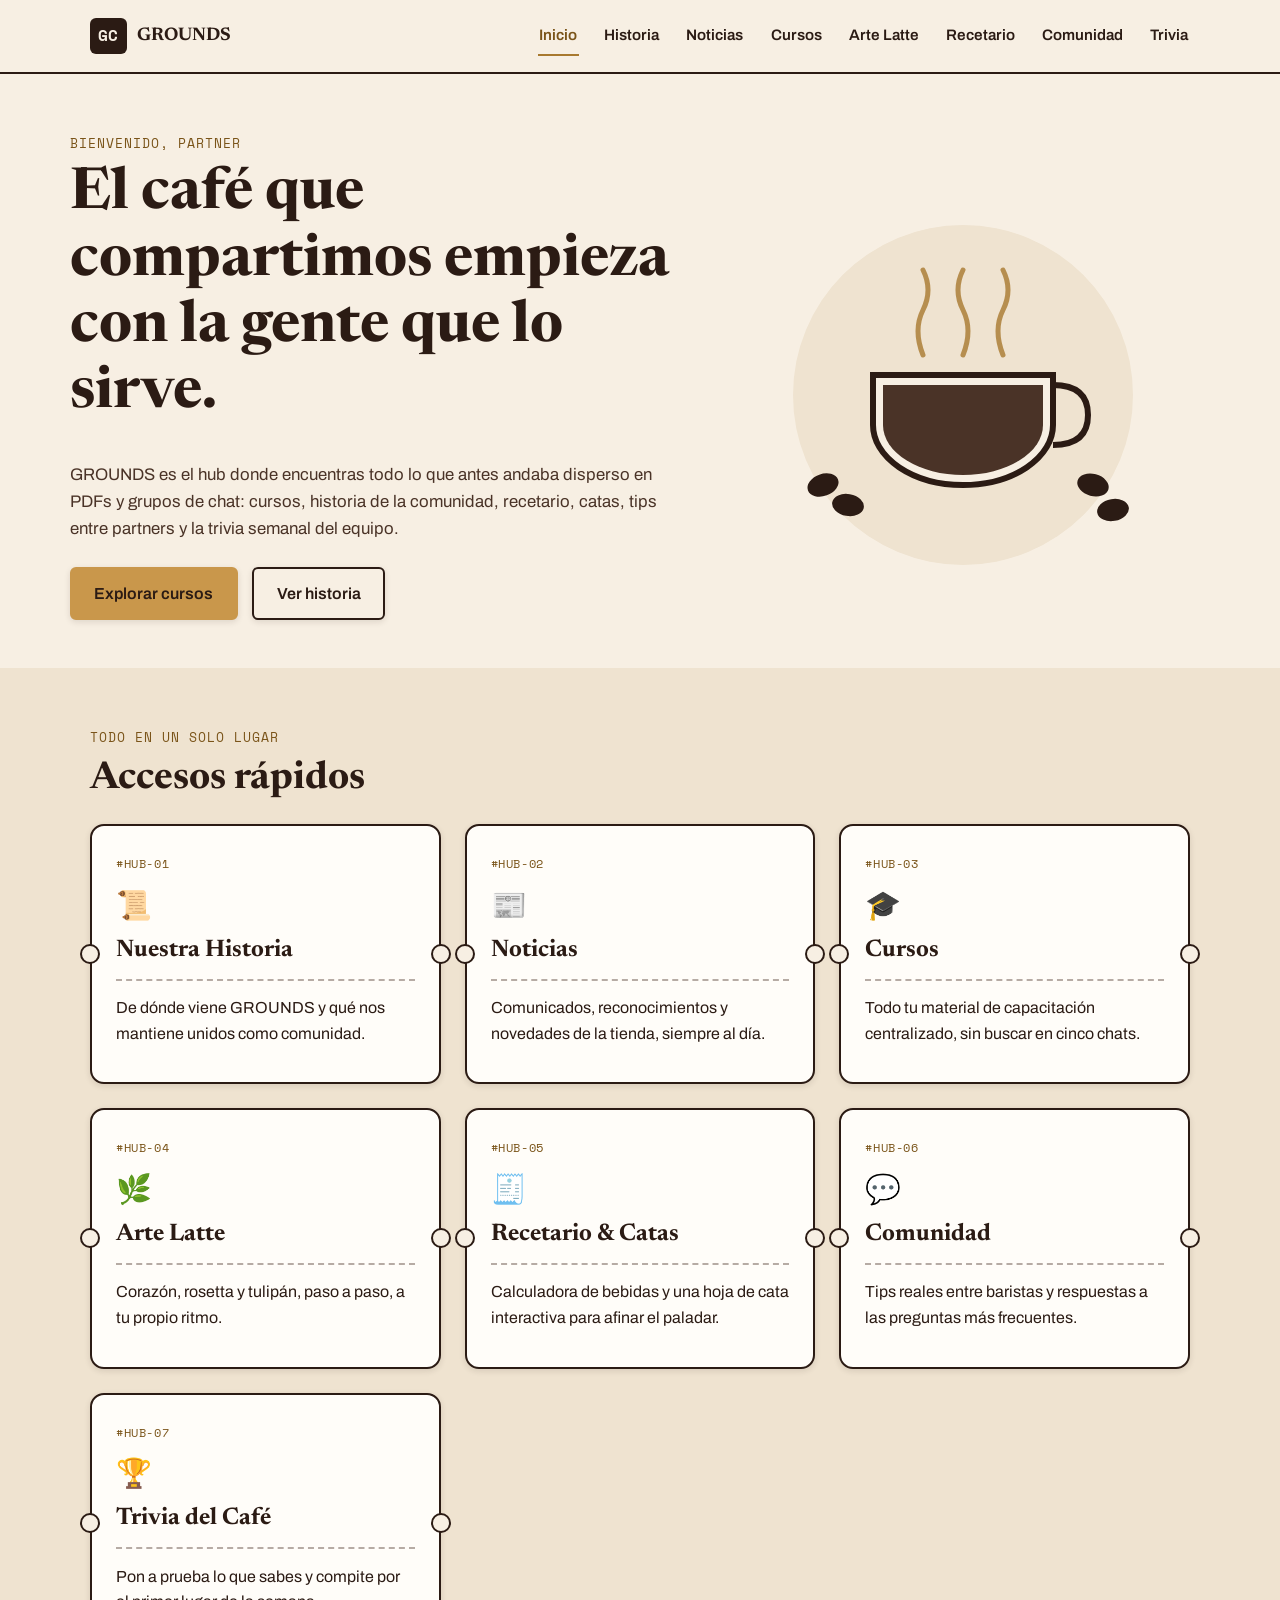
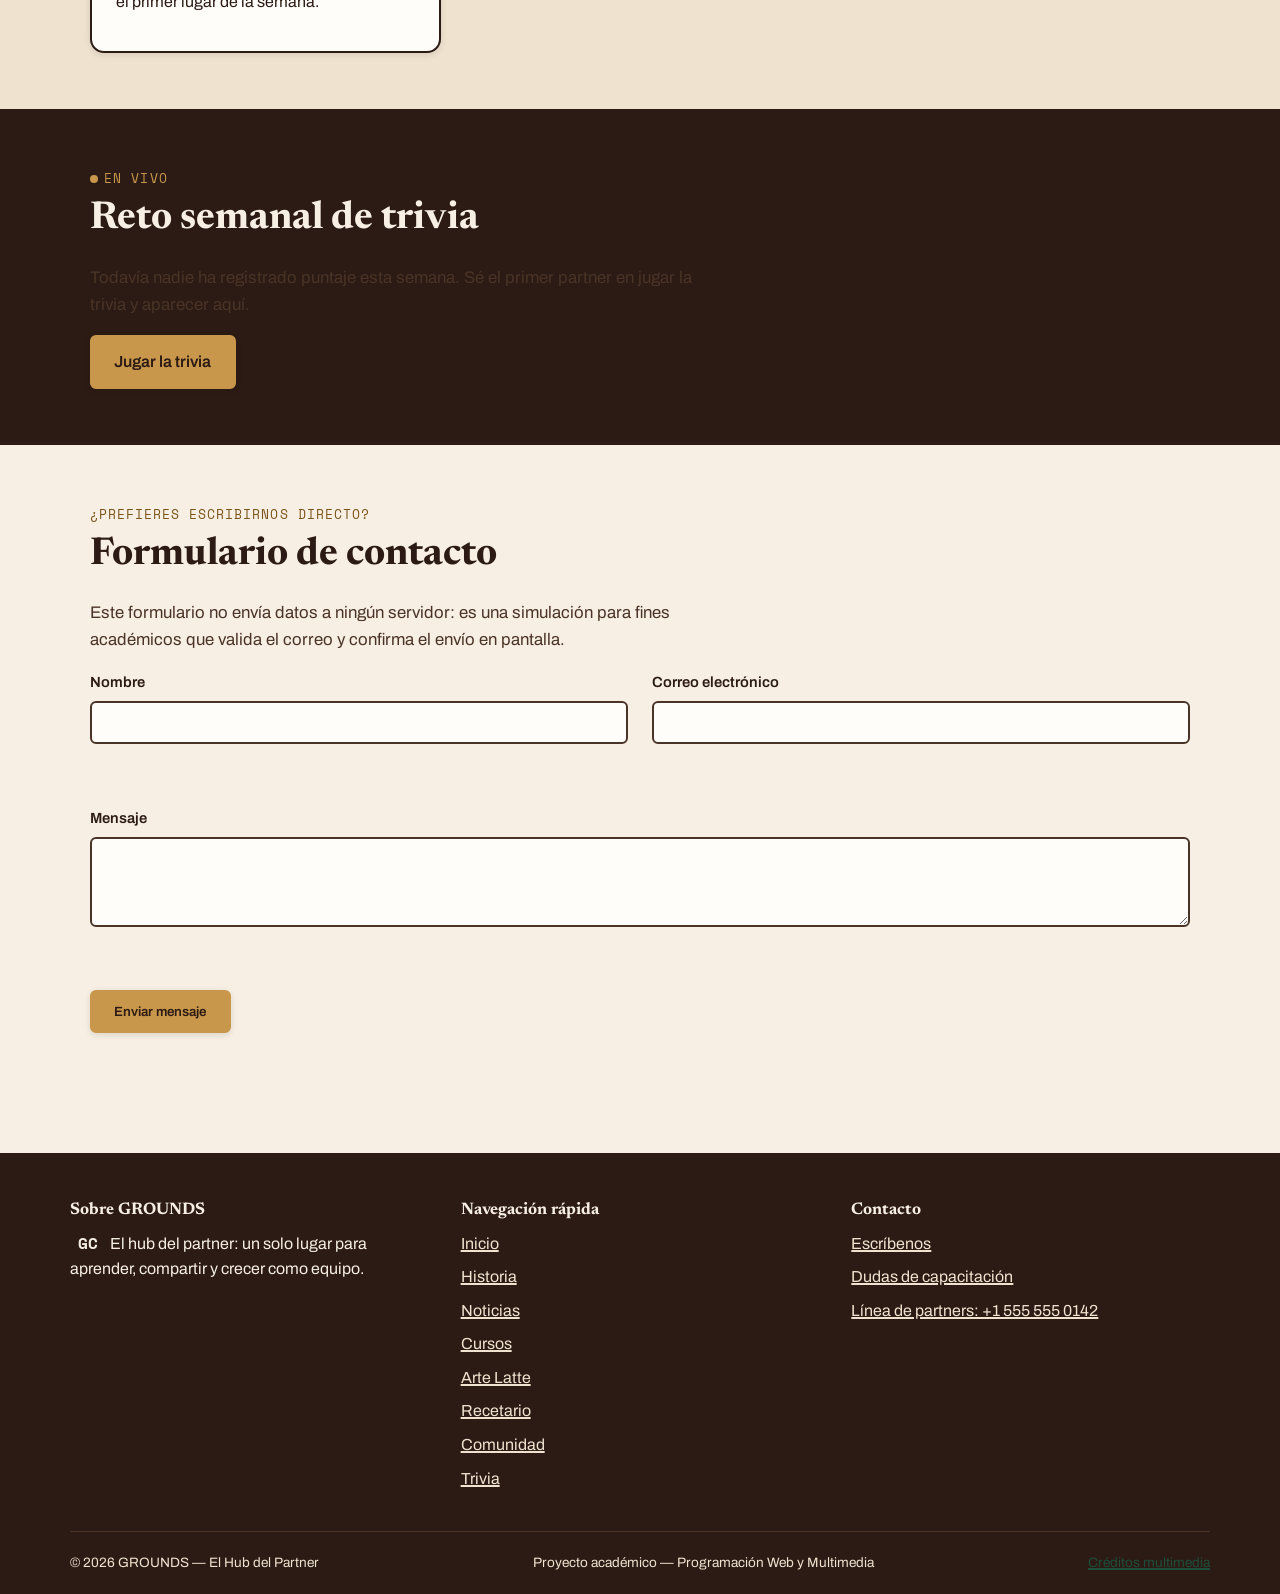
==== PROYECTO FINAL MULTIMEDIA Y PROGRAMACION/index.html @ ff9668b8 "Rename project folder to PROYECTO FINAL MULTIMEDIA Y PROGRAMACION Keeps the GROUNDS site inside a si" ====
<!DOCTYPE html>
<html lang="es">
<head>
<meta charset="UTF-8">
<meta name="viewport" content="width=device-width, initial-scale=1.0">
<title>GROUNDS — El Hub del Partner</title>
<meta name="description" content="GROUNDS es el hub del partner barista: noticias internas, historia de la comunidad, cursos centralizados, tutorial de arte latte, recetario, catas, comunidad y trivia semanal.">
<link rel="stylesheet" href="css/style.css">
</head>
<body>
<a class="skip-link" href="#main">Saltar al contenido principal</a>

<header class="site-header">
  <div class="container nav-bar">
    <a class="brand" href="index.html">
      <span class="brand-mark">GC</span>
      <span class="brand-name">GROUNDS</span>
    </a>
    <button class="nav-toggle" aria-expanded="false" aria-controls="nav-menu" aria-label="Abrir menú de navegación">
      <span></span><span></span><span></span>
    </button>
    <nav aria-label="Navegación principal">
      <ul class="nav-menu" id="nav-menu">
        <li><a href="index.html" aria-current="page">Inicio</a></li>
        <li><a href="historia.html">Historia</a></li>
        <li><a href="noticias.html">Noticias</a></li>
        <li><a href="cursos.html">Cursos</a></li>
        <li><a href="latte-art.html">Arte Latte</a></li>
        <li><a href="recetario.html">Recetario</a></li>
        <li><a href="comunidad.html">Comunidad</a></li>
        <li><a href="trivia.html">Trivia</a></li>
      </ul>
    </nav>
  </div>
</header>

<main id="main">

  <section class="section hero container">
    <div class="hero-copy">
      <p class="eyebrow">Bienvenido, partner</p>
      <h1>El café que compartimos empieza con la gente que lo sirve.</h1>
      <p class="lede">GROUNDS es el hub donde encuentras todo lo que antes andaba disperso en PDFs y grupos de chat: cursos, historia de la comunidad, recetario, catas, tips entre partners y la trivia semanal del equipo.</p>
      <div class="hero-actions">
        <a class="btn btn-caramel" href="cursos.html">Explorar cursos</a>
        <a class="btn btn-outline" href="historia.html">Ver historia</a>
      </div>
    </div>
    <div class="hero-art">
      <img src="assets/img/hero-taza.svg" alt="Taza de café GROUNDS humeante sobre un plato, rodeada de granos de café tostado" width="420" height="380">
    </div>
  </section>

  <section class="section section-alt">
    <div class="container">
      <p class="eyebrow">Todo en un solo lugar</p>
      <h2>Accesos rápidos</h2>
      <div class="grid grid-3">
        <a class="ticket" href="historia.html">
          <span class="ticket-code">#HUB-01</span>
          <span class="ticket-icon" aria-hidden="true">📜</span>
          <h3>Nuestra Historia</h3>
          <hr class="ticket-divider">
          <p>De dónde viene GROUNDS y qué nos mantiene unidos como comunidad.</p>
        </a>
        <a class="ticket" href="noticias.html">
          <span class="ticket-code">#HUB-02</span>
          <span class="ticket-icon" aria-hidden="true">📰</span>
          <h3>Noticias</h3>
          <hr class="ticket-divider">
          <p>Comunicados, reconocimientos y novedades de la tienda, siempre al día.</p>
        </a>
        <a class="ticket" href="cursos.html">
          <span class="ticket-code">#HUB-03</span>
          <span class="ticket-icon" aria-hidden="true">🎓</span>
          <h3>Cursos</h3>
          <hr class="ticket-divider">
          <p>Todo tu material de capacitación centralizado, sin buscar en cinco chats.</p>
        </a>
        <a class="ticket" href="latte-art.html">
          <span class="ticket-code">#HUB-04</span>
          <span class="ticket-icon" aria-hidden="true">🌿</span>
          <h3>Arte Latte</h3>
          <hr class="ticket-divider">
          <p>Corazón, rosetta y tulipán, paso a paso, a tu propio ritmo.</p>
        </a>
        <a class="ticket" href="recetario.html">
          <span class="ticket-code">#HUB-05</span>
          <span class="ticket-icon" aria-hidden="true">🧾</span>
          <h3>Recetario &amp; Catas</h3>
          <hr class="ticket-divider">
          <p>Calculadora de bebidas y una hoja de cata interactiva para afinar el paladar.</p>
        </a>
        <a class="ticket" href="comunidad.html">
          <span class="ticket-code">#HUB-06</span>
          <span class="ticket-icon" aria-hidden="true">💬</span>
          <h3>Comunidad</h3>
          <hr class="ticket-divider">
          <p>Tips reales entre baristas y respuestas a las preguntas más frecuentes.</p>
        </a>
        <a class="ticket" href="trivia.html">
          <span class="ticket-code">#HUB-07</span>
          <span class="ticket-icon" aria-hidden="true">🏆</span>
          <h3>Trivia del Café</h3>
          <hr class="ticket-divider">
          <p>Pon a prueba lo que sabes y compite por el primer lugar de la semana.</p>
        </a>
      </div>
    </div>
  </section>

  <section class="section section-dark">
    <div class="container">
      <p class="eyebrow"><span class="badge-live">En vivo</span></p>
      <h2>Reto semanal de trivia</h2>
      <p class="lede" id="trivia-status">Todavía nadie ha registrado puntaje esta semana. Sé el primer partner en jugar la trivia y aparecer aquí.</p>
      <a class="btn btn-caramel" href="trivia.html">Jugar la trivia</a>
    </div>
  </section>

  <section class="section" id="contacto">
    <div class="container">
      <p class="eyebrow">¿Prefieres escribirnos directo?</p>
      <h2>Formulario de contacto</h2>
      <p class="lede">Este formulario no envía datos a ningún servidor: es una simulación para fines académicos que valida el correo y confirma el envío en pantalla.</p>

      <form id="contact-form" class="grid grid-2" novalidate>
        <div class="form-field">
          <label for="contact-name">Nombre</label>
          <input type="text" id="contact-name" name="nombre" autocomplete="name" required>
          <span class="form-error" id="error-name"></span>
        </div>
        <div class="form-field">
          <label for="contact-email">Correo electrónico</label>
          <input type="email" id="contact-email" name="correo" autocomplete="email" required>
          <span class="form-error" id="error-email"></span>
        </div>
        <div class="form-field form-span-2">
          <label for="contact-message">Mensaje</label>
          <textarea id="contact-message" name="mensaje" required></textarea>
          <span class="form-error" id="error-message"></span>
        </div>
        <div class="form-span-2">
          <button type="submit" class="btn btn-caramel">Enviar mensaje</button>
        </div>
      </form>
      <p class="form-success" id="contact-success" hidden>¡Gracias! Tu mensaje quedó registrado. Un partner del equipo te responderá pronto.</p>
    </div>
  </section>

</main>

<footer class="site-footer">
  <div class="container footer-grid">
    <div>
      <h3>Sobre GROUNDS</h3>
      <p><span class="brand-mark">GC</span> El hub del partner: un solo lugar para aprender, compartir y crecer como equipo.</p>
    </div>
    <div>
      <h3>Navegación rápida</h3>
      <ul>
        <li><a href="index.html">Inicio</a></li>
        <li><a href="historia.html">Historia</a></li>
        <li><a href="noticias.html">Noticias</a></li>
        <li><a href="cursos.html">Cursos</a></li>
        <li><a href="latte-art.html">Arte Latte</a></li>
        <li><a href="recetario.html">Recetario</a></li>
        <li><a href="comunidad.html">Comunidad</a></li>
        <li><a href="trivia.html">Trivia</a></li>
      </ul>
    </div>
    <div>
      <h3>Contacto</h3>
      <ul>
        <li><a href="mailto:partners@grounds-hub.example.com?subject=Consulta%20desde%20el%20sitio">Escríbenos</a></li>
        <li><a href="mailto:capacitacion@grounds-hub.example.com?subject=Duda%20sobre%20un%20curso">Dudas de capacitación</a></li>
        <li><a href="tel:+15555550142">Línea de partners: +1 555 555 0142</a></li>
      </ul>
    </div>
  </div>
  <div class="container footer-bottom">
    <span>© <span data-year></span> GROUNDS — El Hub del Partner</span>
    <span>Proyecto académico — Programación Web y Multimedia</span>
    <a href="historia.html#creditos">Créditos multimedia</a>
  </div>
</footer>

<script src="js/nav.js"></script>
<script src="js/contacto.js"></script>
<script>
  (function () {
    var leader = localStorage.getItem('groundsTriviaTop');
    var status = document.getElementById('trivia-status');
    if (leader && status) {
      try {
        var top = JSON.parse(leader);
        status.textContent = 'Va al frente ' + top.nombre + ' con ' + top.puntaje + ' puntos. ¿Puedes superarlo esta semana?';
      } catch (e) {
        /* localStorage con formato inesperado: se conserva el mensaje por defecto */
      }
    }
  })();
</script>
</body>
</html>
---- PROYECTO FINAL MULTIMEDIA Y PROGRAMACION/css/style.css ----
/* =========================================================
   GROUNDS — El Hub del Partner
   Hoja de estilos base compartida por las 8 páginas.
   ========================================================= */

/* ---------- Fuentes ---------- */
@import url('https://fonts.googleapis.com/css2?family=Newsreader:ital,wght@0,400..700;1,400..700&family=Archivo:wght@400;500;600;700&family=Space+Mono:wght@400;700&display=swap');

/* ---------- Variables de marca ---------- */
:root {
  --espresso: #2B1B14;
  --espresso-soft: #4A3327;
  --cream: #F7EFE3;
  --cream-dim: #EFE3D0;
  --caramel: #C9974B;
  --caramel-dark: #A8792F;
  --forest: #1F4D3A;
  --forest-light: #2E6B50;
  --cherry: #A3312A;
  --white: #FFFDF9;
  /* Variante de --caramel-dark ajustada para texto pequeño sobre fondos claros
     (cumple contraste AA; --caramel-dark se conserva para hovers y acentos grandes). */
  --caramel-text: #7A5419;

  --font-display: "Newsreader", "Georgia", serif;
  --font-body: "Archivo", "Segoe UI", sans-serif;
  --font-mono: "Space Mono", "Courier New", monospace;

  --radius-sm: 6px;
  --radius-md: 14px;

  --shadow-sm: 0 2px 6px rgba(43, 27, 20, 0.12);
  --shadow-md: 0 6px 18px rgba(43, 27, 20, 0.16);
  --shadow-lg: 0 12px 30px rgba(43, 27, 20, 0.22);

  --nav-height: 72px;
  --transition: 0.25s ease;
}

/* ---------- Reset ---------- */
*, *::before, *::after { box-sizing: border-box; }
html { scroll-behavior: smooth; }
body {
  margin: 0;
  background: var(--cream);
  color: var(--espresso);
  font-family: var(--font-body);
  line-height: 1.6;
  -webkit-font-smoothing: antialiased;
}
img { max-width: 100%; height: auto; display: block; }
ul, ol { padding-left: 1.25rem; }
a { color: var(--forest); text-decoration-thickness: 2px; }
a:hover { color: var(--forest-light); }
button { font-family: inherit; }

h1, h2, h3, h4 {
  font-family: var(--font-display);
  line-height: 1.15;
  margin: 0 0 0.6em;
  color: var(--espresso);
}
h1 { font-size: clamp(2.1rem, 5vw + 1rem, 3.6rem); }
h2 { font-size: clamp(1.6rem, 3vw + 1rem, 2.4rem); }
h3 { font-size: clamp(1.2rem, 1.4vw + 1rem, 1.5rem); }
p { margin: 0 0 1em; }

code, .mono { font-family: var(--font-mono); }

/* Focus visible en todo lo interactivo */
a:focus-visible, button:focus-visible, input:focus-visible,
select:focus-visible, textarea:focus-visible, [tabindex]:focus-visible {
  outline: 3px solid var(--forest-light);
  outline-offset: 2px;
  border-radius: 4px;
}

@media (prefers-reduced-motion: reduce) {
  *, *::before, *::after {
    animation-duration: 0.001ms !important;
    animation-iteration-count: 1 !important;
    transition-duration: 0.001ms !important;
    scroll-behavior: auto !important;
  }
}

/* ---------- Utilidades de layout ---------- */
.container {
  width: 100%;
  max-width: 1140px;
  margin-inline: auto;
  padding-inline: 1.25rem;
}

.skip-link {
  position: absolute;
  left: -999px;
  top: auto;
  background: var(--forest);
  color: var(--white);
  padding: 0.75rem 1.25rem;
  border-radius: var(--radius-sm);
  z-index: 200;
}
.skip-link:focus {
  left: 1rem;
  top: 1rem;
}

.section { padding: 3.5rem 0; }
.section-alt { background: var(--cream-dim); }
.section-dark { background: var(--espresso); color: var(--cream); }
.section-dark h2, .section-dark h3 { color: var(--cream); }

.text-center { text-align: center; }
.mb-0 { margin-bottom: 0; }
.mt-4 { margin-top: 1rem; }
.img-sm { max-width: 220px; }
.eyebrow {
  display: inline-block;
  font-family: var(--font-mono);
  font-size: 0.8rem;
  letter-spacing: 0.08em;
  text-transform: uppercase;
  color: var(--caramel-text);
  margin-bottom: 0.5rem;
}
.section-dark .eyebrow { color: var(--caramel); }
.lede {
  max-width: 62ch;
  color: var(--espresso-soft);
  font-size: 1.05rem;
}

/* ---------- Botones ---------- */
.btn {
  display: inline-flex;
  align-items: center;
  gap: 0.5rem;
  padding: 0.75rem 1.4rem;
  border-radius: var(--radius-sm);
  border: 2px solid var(--espresso);
  background: var(--espresso);
  color: var(--white);
  font-weight: 600;
  text-decoration: none;
  cursor: pointer;
  transition: transform var(--transition), box-shadow var(--transition), background var(--transition), color var(--transition);
  box-shadow: var(--shadow-sm);
}
.btn:hover { transform: translateY(-2px); box-shadow: var(--shadow-md); color: var(--white); }
.btn:active { transform: translateY(0); }

.btn-caramel {
  background: var(--caramel);
  border-color: var(--caramel);
  color: var(--espresso);
}
.btn-caramel:hover { background: var(--caramel-dark); border-color: var(--caramel-dark); color: var(--white); }

.btn-outline {
  background: transparent;
  color: var(--espresso);
}
.section-dark .btn-outline { color: var(--cream); border-color: var(--cream); }
.btn-outline:hover { background: var(--espresso); color: var(--white); }
.section-dark .btn-outline:hover { background: var(--cream); color: var(--espresso); }

.btn-sm { padding: 0.45rem 0.9rem; font-size: 0.85rem; }

/* ---------- Navegación ---------- */
.site-header {
  position: sticky;
  top: 0;
  z-index: 100;
  background: var(--cream);
  border-bottom: 2px solid var(--espresso);
}
.nav-bar {
  display: flex;
  align-items: center;
  justify-content: space-between;
  height: var(--nav-height);
}
.brand {
  display: flex;
  align-items: center;
  gap: 0.6rem;
  text-decoration: none;
  color: var(--espresso);
}
.brand-mark {
  font-family: var(--font-mono);
  background: var(--espresso);
  color: var(--cream);
  padding: 0.3rem 0.5rem;
  border-radius: var(--radius-sm);
  font-weight: 700;
  letter-spacing: 0.03em;
}
.brand-name {
  font-family: var(--font-display);
  font-weight: 700;
  font-size: 1.15rem;
}

.nav-toggle {
  display: none;
  flex-direction: column;
  justify-content: center;
  gap: 5px;
  width: 44px;
  height: 44px;
  border-radius: var(--radius-sm);
  border: 2px solid var(--espresso);
  background: var(--white);
  cursor: pointer;
}
.nav-toggle span {
  display: block;
  width: 20px;
  height: 2px;
  background: var(--espresso);
  margin-inline: auto;
  transition: transform var(--transition), opacity var(--transition);
}
.nav-toggle[aria-expanded="true"] span:nth-child(1) { transform: translateY(7px) rotate(45deg); }
.nav-toggle[aria-expanded="true"] span:nth-child(2) { opacity: 0; }
.nav-toggle[aria-expanded="true"] span:nth-child(3) { transform: translateY(-7px) rotate(-45deg); }

.nav-menu {
  display: flex;
  gap: 1.5rem;
  list-style: none;
  margin: 0;
  padding: 0;
}
.nav-menu a {
  display: inline-block;
  padding: 0.4rem 0.1rem;
  color: var(--espresso);
  text-decoration: none;
  font-weight: 600;
  font-size: 0.95rem;
  border-bottom: 2px solid transparent;
  transition: border-color var(--transition), color var(--transition);
}
.nav-menu a:hover { border-color: var(--caramel); }
.nav-menu a[aria-current="page"] {
  color: var(--caramel-text);
  border-color: var(--caramel-dark);
}

@media (max-width: 780px) {
  .nav-toggle { display: flex; }
  .nav-menu {
    position: absolute;
    left: 0;
    right: 0;
    top: var(--nav-height);
    flex-direction: column;
    gap: 0;
    background: var(--cream);
    border-bottom: 2px solid var(--espresso);
    max-height: 0;
    overflow: hidden;
    transition: max-height var(--transition);
  }
  .nav-menu.is-open { max-height: 480px; }
  .nav-menu a {
    display: block;
    padding: 0.9rem 1.25rem;
    border-bottom: 1px solid var(--cream-dim);
  }
}

/* ---------- Hero ---------- */
.hero {
  padding: 3.5rem 0 3rem;
  display: grid;
  grid-template-columns: 1.1fr 0.9fr;
  gap: 2.5rem;
  align-items: center;
}
.hero-actions { display: flex; gap: 0.9rem; flex-wrap: wrap; margin-top: 1.5rem; }
.hero-art { justify-self: center; }
.hero-art svg { width: 100%; max-width: 380px; }

@media (max-width: 780px) {
  .hero { grid-template-columns: 1fr; text-align: left; }
}

/* ---------- Grids ---------- */
.grid { display: grid; gap: 1.5rem; }
.grid-2 { grid-template-columns: repeat(2, 1fr); }
.grid-3 { grid-template-columns: repeat(3, 1fr); }
.grid-4 { grid-template-columns: repeat(4, 1fr); }
@media (max-width: 780px) {
  .grid-2, .grid-3, .grid-4 { grid-template-columns: 1fr; }
}
@media (min-width: 481px) and (max-width: 780px) {
  .grid-3, .grid-4 { grid-template-columns: repeat(2, 1fr); }
}

/* ---------- Tarjeta genérica ---------- */
.card {
  background: var(--white);
  border: 2px solid var(--espresso);
  border-radius: var(--radius-md);
  padding: 1.5rem;
  box-shadow: var(--shadow-sm);
  transition: box-shadow var(--transition), transform var(--transition);
}
.card:hover { box-shadow: var(--shadow-md); transform: translateY(-3px); }

/* ---------- Ticket (elemento firma) ---------- */
.ticket {
  position: relative;
  background: var(--white);
  border: 2px solid var(--espresso);
  border-radius: var(--radius-md);
  padding: 1.5rem 1.5rem 1.25rem;
  box-shadow: var(--shadow-sm);
  transition: box-shadow var(--transition), transform var(--transition);
  overflow: visible;
}
.ticket:hover { box-shadow: var(--shadow-lg); transform: translateY(-4px); }
a.ticket { display: block; text-decoration: none; color: inherit; }
.ticket::before, .ticket::after {
  content: "";
  position: absolute;
  top: 50%;
  transform: translateY(-50%);
  width: 20px;
  height: 20px;
  background: var(--cream);
  border: 2px solid var(--espresso);
  border-radius: 50%;
}
.ticket::before { left: -12px; }
.ticket::after { right: -12px; }
.section-dark .ticket::before,
.section-dark .ticket::after { background: var(--espresso); }
.ticket-code {
  display: inline-block;
  font-family: var(--font-mono);
  font-size: 0.75rem;
  letter-spacing: 0.05em;
  color: var(--caramel-text);
  margin-bottom: 0.6rem;
}
.ticket-divider {
  border: none;
  border-top: 2px dashed var(--espresso-soft);
  opacity: 0.4;
  margin: 0.9rem 0;
}
.ticket h3 { margin-bottom: 0.4rem; }
.ticket-icon { font-size: 1.8rem; display: block; margin-bottom: 0.5rem; }

/* ---------- Tablas ---------- */
.table-wrap { overflow-x: auto; border-radius: var(--radius-md); border: 2px solid var(--espresso); }
table {
  width: 100%;
  border-collapse: collapse;
  background: var(--white);
  font-size: 0.95rem;
}
caption { text-align: left; padding: 0.75rem 1rem; font-weight: 600; }
th, td {
  padding: 0.85rem 1rem;
  text-align: left;
  border-bottom: 1px solid var(--cream-dim);
  white-space: nowrap;
}
thead th {
  background: var(--espresso);
  color: var(--cream);
  font-family: var(--font-mono);
  font-size: 0.8rem;
  text-transform: uppercase;
  letter-spacing: 0.04em;
}
tbody tr:hover { background: var(--cream-dim); }
tbody tr:last-child td { border-bottom: none; }

/* ---------- Formularios ---------- */
.form-field { margin-bottom: 1.1rem; display: flex; flex-direction: column; gap: 0.4rem; }
.form-field label { font-weight: 600; font-size: 0.92rem; }
.form-field input,
.form-field select,
.form-field textarea {
  padding: 0.7rem 0.85rem;
  border: 2px solid var(--espresso-soft);
  border-radius: var(--radius-sm);
  background: var(--white);
  color: var(--espresso);
  font-family: inherit;
  font-size: 1rem;
}
.form-field textarea { resize: vertical; min-height: 90px; }
.form-field input[type="range"] { padding: 0; accent-color: var(--forest); }
.form-error {
  color: var(--cherry);
  font-size: 0.85rem;
  min-height: 1.1em;
}
.form-success {
  background: var(--forest);
  color: var(--white);
  padding: 1rem 1.2rem;
  border-radius: var(--radius-sm);
  margin-top: 1rem;
}
.form-span-2 { grid-column: 1 / -1; }
fieldset { border: 2px solid var(--espresso); border-radius: var(--radius-md); padding: 1.25rem; margin: 0 0 1.5rem; }
legend { font-family: var(--font-mono); padding: 0 0.5rem; }

/* ---------- Footer ---------- */
.site-footer {
  background: var(--espresso);
  color: var(--cream);
  margin-top: 4rem;
}
.footer-grid {
  display: grid;
  grid-template-columns: repeat(3, 1fr);
  gap: 2rem;
  padding: 3rem 0 2rem;
}
.footer-grid h3 { color: var(--cream); font-size: 1.05rem; }
.footer-grid ul { list-style: none; padding: 0; margin: 0; }
.footer-grid li { margin-bottom: 0.5rem; }
.footer-grid a { color: var(--cream-dim); }
.footer-grid a:hover { color: var(--caramel); }
.footer-bottom {
  border-top: 1px solid var(--espresso-soft);
  padding: 1.25rem 0;
  font-size: 0.85rem;
  color: var(--cream-dim);
  display: flex;
  flex-wrap: wrap;
  gap: 0.5rem 1.5rem;
  justify-content: space-between;
}
@media (max-width: 780px) {
  .footer-grid { grid-template-columns: 1fr; }
}

/* ---------- Acordeón (FAQ) ---------- */
.accordion-item { border: 2px solid var(--espresso); border-radius: var(--radius-md); margin-bottom: 1rem; overflow: hidden; background: var(--white); }
.accordion-trigger {
  width: 100%;
  text-align: left;
  background: var(--white);
  border: none;
  padding: 1.1rem 1.25rem;
  font-family: var(--font-body);
  font-weight: 700;
  font-size: 1rem;
  cursor: pointer;
  display: flex;
  justify-content: space-between;
  align-items: center;
  gap: 1rem;
}
.accordion-trigger:hover { background: var(--cream-dim); }
.accordion-trigger .accordion-icon { transition: transform var(--transition); font-family: var(--font-mono); }
.accordion-trigger[aria-expanded="true"] .accordion-icon { transform: rotate(45deg); }
.accordion-panel {
  max-height: 0;
  overflow: hidden;
  transition: max-height var(--transition);
  padding: 0 1.25rem;
}
.accordion-panel.is-open { max-height: 320px; padding: 0 1.25rem 1.25rem; }

/* ---------- Tabs (latte art) ---------- */
.tabs { display: flex; gap: 0.6rem; flex-wrap: wrap; margin-bottom: 1.5rem; }
.tab-btn {
  padding: 0.65rem 1.1rem;
  border-radius: var(--radius-sm);
  border: 2px solid var(--espresso);
  background: var(--white);
  cursor: pointer;
  font-weight: 600;
}
.tab-btn[aria-selected="true"] { background: var(--espresso); color: var(--cream); }

.progress-bar {
  height: 10px;
  border-radius: 999px;
  background: var(--cream-dim);
  border: 2px solid var(--espresso);
  overflow: hidden;
  margin: 1rem 0;
}
.progress-bar-fill {
  height: 100%;
  background: var(--caramel);
  width: 0%;
  transition: width var(--transition);
}

.step-controls { display: flex; justify-content: space-between; align-items: center; margin-top: 1rem; gap: 1rem; flex-wrap: wrap; }
.step-counter { font-family: var(--font-mono); font-size: 0.9rem; color: var(--espresso-soft); }
#figure-steps li { padding: 0.25rem 0; opacity: 0.55; transition: opacity var(--transition), font-weight var(--transition); }
#figure-steps li.step-current { opacity: 1; font-weight: 700; color: var(--forest); }

/* Flipbook */
.flipbook {
  border: 2px solid var(--espresso);
  border-radius: var(--radius-md);
  background: var(--white);
  padding: 1rem;
  text-align: center;
  box-shadow: var(--shadow-sm);
}
.flipbook svg { width: 100%; max-width: 320px; margin-inline: auto; }

/* ---------- Timeline (historia) ---------- */
.timeline { list-style: none; padding: 0; margin: 0; border-left: 3px solid var(--espresso); }
.timeline li { position: relative; padding: 0 0 2rem 1.75rem; }
.timeline li::before {
  content: "";
  position: absolute;
  left: -9px;
  top: 4px;
  width: 14px;
  height: 14px;
  border-radius: 50%;
  background: var(--caramel);
  border: 2px solid var(--espresso);
}
.timeline .year { font-family: var(--font-mono); color: var(--caramel-text); display: block; margin-bottom: 0.2rem; }

.quote-source { margin-top: 0.75rem; font-style: normal; font-size: 0.9rem; }

blockquote {
  border-left: 4px solid var(--caramel);
  margin: 1.5rem 0;
  padding: 0.5rem 0 0.5rem 1.25rem;
  font-family: var(--font-display);
  font-size: 1.25rem;
  font-style: italic;
  color: var(--espresso-soft);
}

/* ---------- Noticias ---------- */
.filter-bar { display: flex; gap: 0.6rem; flex-wrap: wrap; margin-bottom: 2rem; }
.filter-btn {
  padding: 0.55rem 1rem;
  border-radius: 999px;
  border: 2px solid var(--espresso);
  background: var(--white);
  cursor: pointer;
  font-weight: 600;
  font-size: 0.88rem;
}
.filter-btn[aria-pressed="true"] { background: var(--forest); border-color: var(--forest); color: var(--white); }
.news-article[hidden] { display: none; }
.news-meta { display: flex; gap: 0.75rem; align-items: center; margin-bottom: 0.5rem; flex-wrap: wrap; }
.news-date { font-family: var(--font-mono); font-size: 0.8rem; color: var(--espresso-soft); }
.news-category-label { font-family: var(--font-mono); font-size: 0.75rem; color: var(--forest); }
.field-narrow { max-width: 360px; }

/* ---------- Cursos ---------- */
.course-toolbar { display: flex; gap: 1rem; align-items: center; margin-bottom: 1.5rem; flex-wrap: wrap; }
.course-toolbar input { flex: 1; min-width: 220px; }
.toolbar-search-field { flex: 1; min-width: 220px; margin-bottom: 0; }
.results-count { font-family: var(--font-mono); font-size: 0.85rem; color: var(--espresso-soft); white-space: nowrap; }
.course-group-title { margin-top: 2.5rem; }

/* ---------- Trivia ---------- */
.quiz-card { max-width: 640px; margin-inline: auto; }
.quiz-options { list-style: none; padding: 0; margin: 1.25rem 0; display: grid; gap: 0.75rem; }
.quiz-option {
  width: 100%;
  text-align: left;
  padding: 0.85rem 1rem;
  border: 2px solid var(--espresso);
  border-radius: var(--radius-sm);
  background: var(--white);
  cursor: pointer;
  font-size: 1rem;
}
.quiz-option:hover { background: var(--cream-dim); }
.quiz-option.correct { background: var(--forest); color: var(--white); border-color: var(--forest); }
.quiz-option.incorrect { background: var(--cherry); color: var(--white); border-color: var(--cherry); }
.quiz-option:disabled { cursor: not-allowed; }
.quiz-progress { font-family: var(--font-mono); font-size: 0.85rem; margin-bottom: 0.5rem; color: var(--espresso-soft); }
.badge-live {
  display: inline-flex;
  align-items: center;
  gap: 0.4rem;
  font-family: var(--font-mono);
  font-size: 0.8rem;
  color: var(--cherry);
}
.section-dark .badge-live { color: var(--caramel); }
.section-dark .badge-live::before { background: var(--caramel); }
.badge-live::before {
  content: "";
  width: 8px; height: 8px; border-radius: 50%;
  background: var(--cherry);
  animation: pulse 1.6s infinite;
}
@keyframes pulse {
  0%, 100% { opacity: 1; }
  50% { opacity: 0.35; }
}

/* ---------- Comunidad ---------- */
.tip-form { margin-bottom: 2.5rem; }
.tip-delete {
  margin-top: 0.9rem;
  background: transparent;
  border: 2px solid var(--cherry);
  color: var(--cherry);
  padding: 0.4rem 0.8rem;
  border-radius: var(--radius-sm);
  cursor: pointer;
  font-size: 0.82rem;
  font-weight: 600;
}
.tip-delete:hover { background: var(--cherry); color: var(--white); }
.empty-state { font-style: italic; color: var(--espresso-soft); }

/* ---------- Recetario ---------- */
.recipe-result {
  background: var(--cream-dim);
  border: 2px dashed var(--espresso-soft);
  border-radius: var(--radius-md);
  padding: 1.25rem 1.5rem;
  margin-top: 1.5rem;
}
.cupping-score {
  font-family: var(--font-mono);
  font-size: 2.4rem;
  color: var(--forest);
  text-align: center;
  margin: 0.5rem 0;
}
.slider-row { display: grid; grid-template-columns: 140px 1fr 50px; align-items: center; gap: 1rem; margin-bottom: 0.9rem; }
.slider-row output { font-family: var(--font-mono); text-align: right; }
@media (max-width: 480px) {
  .slider-row { grid-template-columns: 1fr; text-align: left; }
  .slider-row output { text-align: left; }
}

/* ---------- Créditos ---------- */
.credits-list { font-size: 0.85rem; color: var(--espresso-soft); }
.credits-list li { margin-bottom: 0.3rem; }
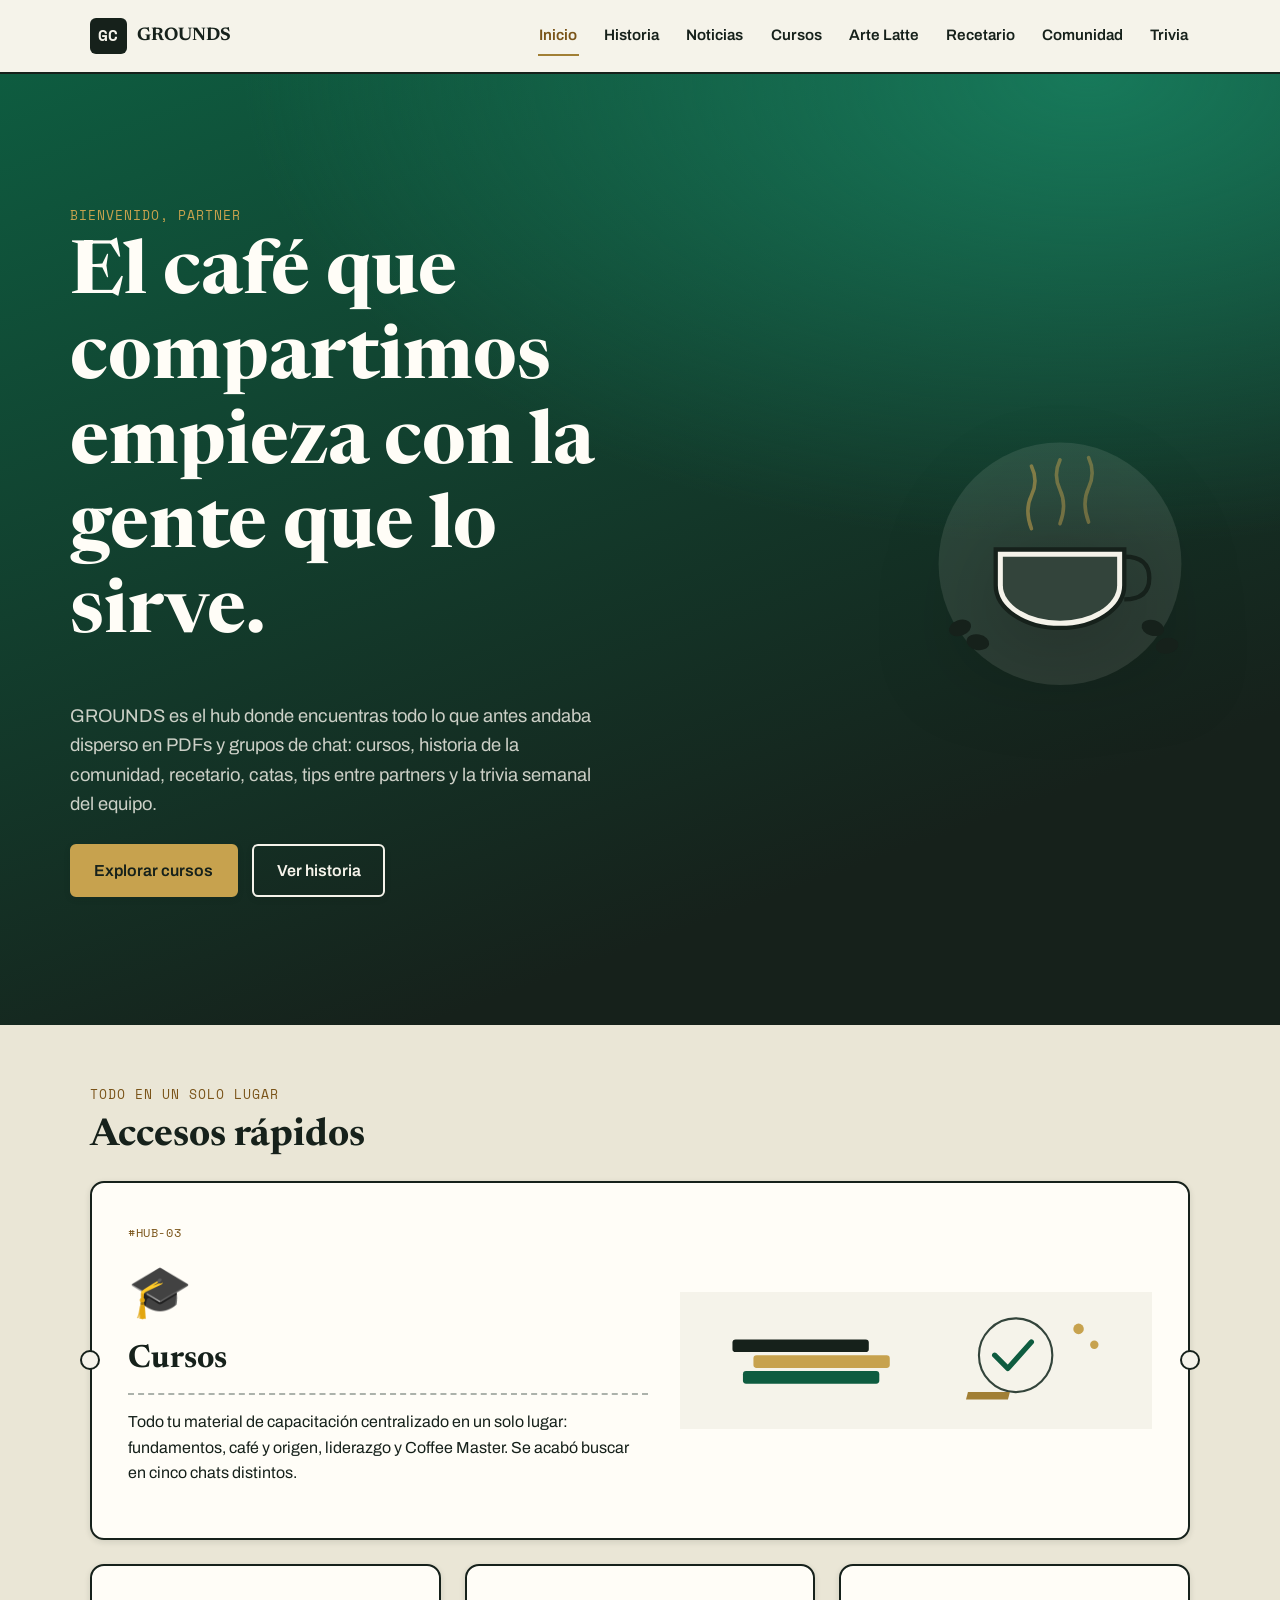
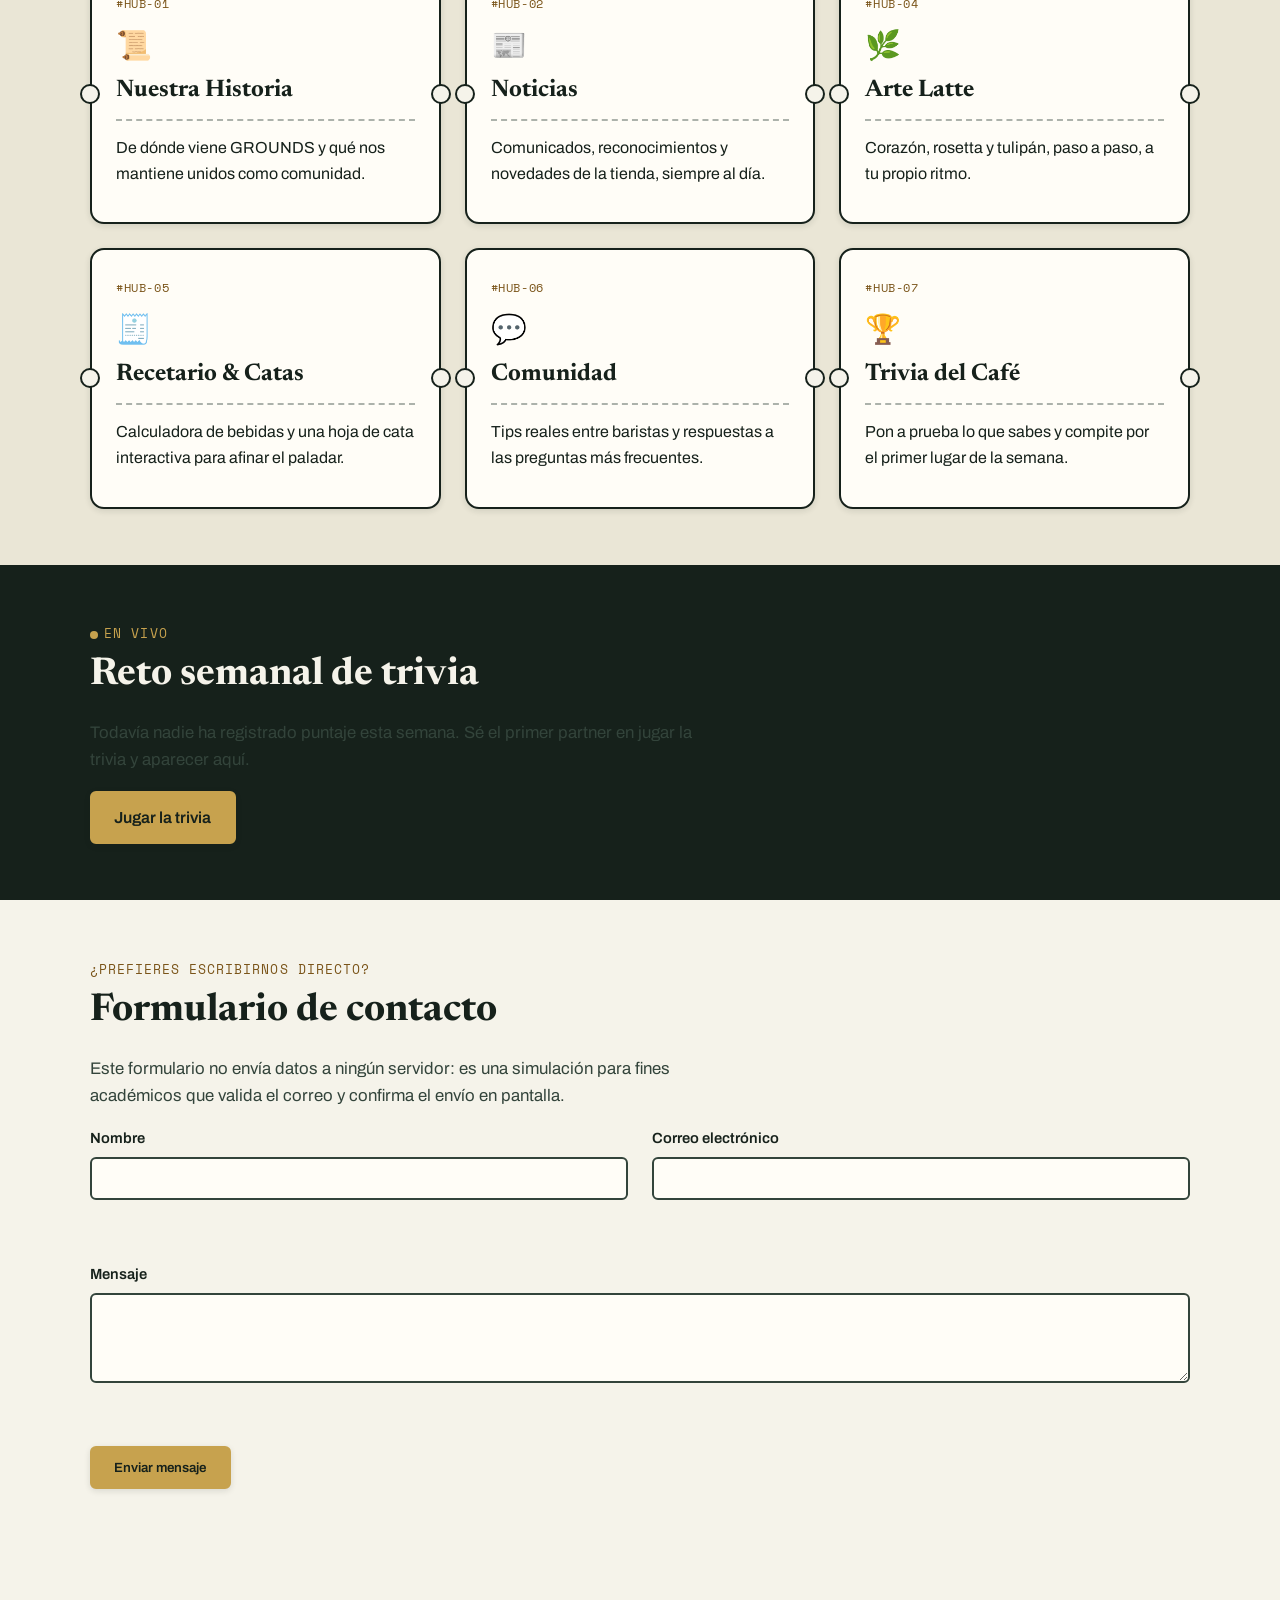
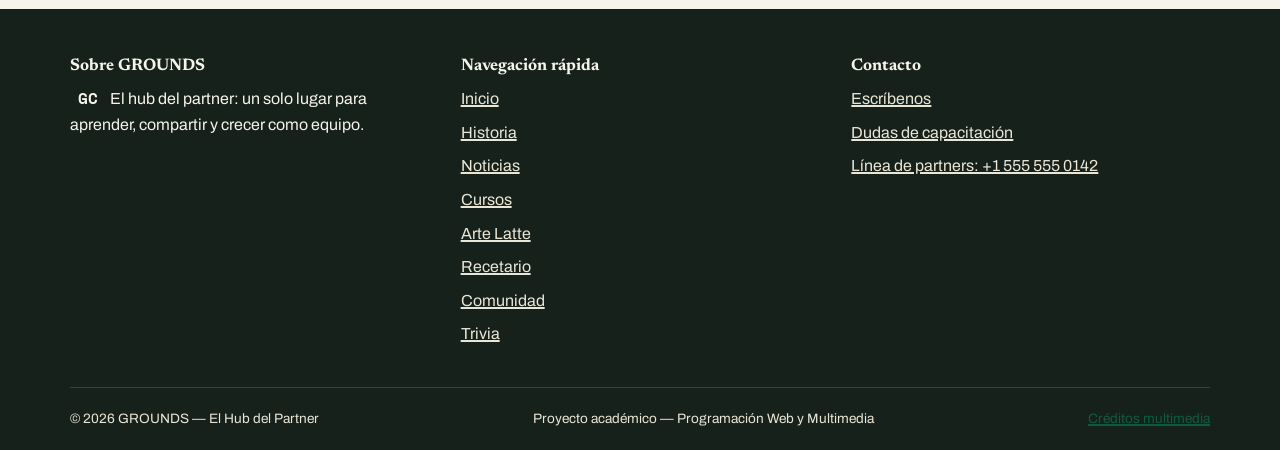
==== commit f2232185: "Rediseño editorial: paleta verde propia + hero destacado estilo newsroom - Paleta renombrada y recol" ====
--- a/PROYECTO FINAL MULTIMEDIA Y PROGRAMACION/index.html
+++ b/PROYECTO FINAL MULTIMEDIA Y PROGRAMACION/index.html
@@ -36,18 +36,20 @@
 
 <main id="main">
 
-  <section class="section hero container">
-    <div class="hero-copy">
-      <p class="eyebrow">Bienvenido, partner</p>
-      <h1>El café que compartimos empieza con la gente que lo sirve.</h1>
-      <p class="lede">GROUNDS es el hub donde encuentras todo lo que antes andaba disperso en PDFs y grupos de chat: cursos, historia de la comunidad, recetario, catas, tips entre partners y la trivia semanal del equipo.</p>
-      <div class="hero-actions">
-        <a class="btn btn-caramel" href="cursos.html">Explorar cursos</a>
-        <a class="btn btn-outline" href="historia.html">Ver historia</a>
+  <section class="hero-full">
+    <div class="hero container">
+      <div class="hero-copy">
+        <p class="eyebrow">Bienvenido, partner</p>
+        <h1>El café que compartimos empieza con la gente que lo sirve.</h1>
+        <p class="lede">GROUNDS es el hub donde encuentras todo lo que antes andaba disperso en PDFs y grupos de chat: cursos, historia de la comunidad, recetario, catas, tips entre partners y la trivia semanal del equipo.</p>
+        <div class="hero-actions">
+          <a class="btn btn-gold" href="cursos.html">Explorar cursos</a>
+          <a class="btn btn-outline" href="historia.html">Ver historia</a>
+        </div>
       </div>
-    </div>
-    <div class="hero-art">
-      <img src="assets/img/hero-taza.svg" alt="Taza de café GROUNDS humeante sobre un plato, rodeada de granos de café tostado" width="420" height="380">
+      <div class="hero-art">
+        <img src="assets/img/hero-taza.svg" alt="Taza de café GROUNDS humeante sobre un plato, rodeada de granos de café tostado" width="420" height="380">
+      </div>
     </div>
   </section>
 
@@ -55,7 +57,19 @@
     <div class="container">
       <p class="eyebrow">Todo en un solo lugar</p>
       <h2>Accesos rápidos</h2>
-      <div class="grid grid-3">
+      <div class="feature-grid">
+        <a class="ticket is-feature" href="cursos.html">
+          <div>
+            <span class="ticket-code">#HUB-03</span>
+            <span class="ticket-icon" aria-hidden="true">🎓</span>
+            <h3>Cursos</h3>
+            <hr class="ticket-divider">
+            <p>Todo tu material de capacitación centralizado en un solo lugar: fundamentos, café y origen, liderazgo y Coffee Master. Se acabó buscar en cinco chats distintos.</p>
+          </div>
+          <div>
+            <img src="assets/img/cursos-banner.svg" alt="Ilustración de una pila de cuadernos de estudio y un diploma con una marca de verificación" width="900" height="260">
+          </div>
+        </a>
         <a class="ticket" href="historia.html">
           <span class="ticket-code">#HUB-01</span>
           <span class="ticket-icon" aria-hidden="true">📜</span>
@@ -69,13 +83,6 @@
           <h3>Noticias</h3>
           <hr class="ticket-divider">
           <p>Comunicados, reconocimientos y novedades de la tienda, siempre al día.</p>
-        </a>
-        <a class="ticket" href="cursos.html">
-          <span class="ticket-code">#HUB-03</span>
-          <span class="ticket-icon" aria-hidden="true">🎓</span>
-          <h3>Cursos</h3>
-          <hr class="ticket-divider">
-          <p>Todo tu material de capacitación centralizado, sin buscar en cinco chats.</p>
         </a>
         <a class="ticket" href="latte-art.html">
           <span class="ticket-code">#HUB-04</span>
@@ -114,7 +121,7 @@
       <p class="eyebrow"><span class="badge-live">En vivo</span></p>
       <h2>Reto semanal de trivia</h2>
       <p class="lede" id="trivia-status">Todavía nadie ha registrado puntaje esta semana. Sé el primer partner en jugar la trivia y aparecer aquí.</p>
-      <a class="btn btn-caramel" href="trivia.html">Jugar la trivia</a>
+      <a class="btn btn-gold" href="trivia.html">Jugar la trivia</a>
     </div>
   </section>
 
@@ -141,7 +148,7 @@
           <span class="form-error" id="error-message"></span>
         </div>
         <div class="form-span-2">
-          <button type="submit" class="btn btn-caramel">Enviar mensaje</button>
+          <button type="submit" class="btn btn-gold">Enviar mensaje</button>
         </div>
       </form>
       <p class="form-success" id="contact-success" hidden>¡Gracias! Tu mensaje quedó registrado. Un partner del equipo te responderá pronto.</p>
--- a/PROYECTO FINAL MULTIMEDIA Y PROGRAMACION/css/style.css
+++ b/PROYECTO FINAL MULTIMEDIA Y PROGRAMACION/css/style.css
@@ -6,21 +6,24 @@
 /* ---------- Fuentes ---------- */
 @import url('https://fonts.googleapis.com/css2?family=Newsreader:ital,wght@0,400..700;1,400..700&family=Archivo:wght@400;500;600;700&family=Space+Mono:wght@400;700&display=swap');
 
-/* ---------- Variables de marca ---------- */
+/* ---------- Variables de marca ----------
+   Paleta verde inspirada en la identidad de Starbucks Rewards (cafetería
+   premium, verde como color dominante) pero con valores hex propios y
+   distintos a los oficiales — GROUNDS sigue siendo una marca ficticia. */
 :root {
-  --espresso: #2B1B14;
-  --espresso-soft: #4A3327;
-  --cream: #F7EFE3;
-  --cream-dim: #EFE3D0;
-  --caramel: #C9974B;
-  --caramel-dark: #A8792F;
-  --forest: #1F4D3A;
-  --forest-light: #2E6B50;
-  --cherry: #A3312A;
-  --white: #FFFDF9;
-  /* Variante de --caramel-dark ajustada para texto pequeño sobre fondos claros
-     (cumple contraste AA; --caramel-dark se conserva para hovers y acentos grandes). */
-  --caramel-text: #7A5419;
+  --ink: #16211B;
+  --ink-soft: #33443B;
+  --paper: #F5F3EA;
+  --paper-dim: #EAE6D6;
+  --gold: #C7A24E;
+  --gold-dark: #A17F35;
+  --pine: #0E5C40;
+  --pine-light: #17795A;
+  --alert: #A3312A;
+  --paper-white: #FFFDF7;
+  /* Variante de --gold-dark ajustada para texto pequeño sobre fondos claros
+     (cumple contraste AA; --gold-dark se conserva para hovers y acentos grandes). */
+  --gold-text: #7A5419;
 
   --font-display: "Newsreader", "Georgia", serif;
   --font-body: "Archivo", "Segoe UI", sans-serif;
@@ -29,9 +32,9 @@
   --radius-sm: 6px;
   --radius-md: 14px;
 
-  --shadow-sm: 0 2px 6px rgba(43, 27, 20, 0.12);
-  --shadow-md: 0 6px 18px rgba(43, 27, 20, 0.16);
-  --shadow-lg: 0 12px 30px rgba(43, 27, 20, 0.22);
+  --shadow-sm: 0 2px 6px rgba(22, 33, 27, 0.12);
+  --shadow-md: 0 6px 18px rgba(22, 33, 27, 0.16);
+  --shadow-lg: 0 12px 30px rgba(22, 33, 27, 0.22);
 
   --nav-height: 72px;
   --transition: 0.25s ease;
@@ -42,23 +45,23 @@
 html { scroll-behavior: smooth; }
 body {
   margin: 0;
-  background: var(--cream);
-  color: var(--espresso);
+  background: var(--paper);
+  color: var(--ink);
   font-family: var(--font-body);
   line-height: 1.6;
   -webkit-font-smoothing: antialiased;
 }
 img { max-width: 100%; height: auto; display: block; }
 ul, ol { padding-left: 1.25rem; }
-a { color: var(--forest); text-decoration-thickness: 2px; }
-a:hover { color: var(--forest-light); }
+a { color: var(--pine); text-decoration-thickness: 2px; }
+a:hover { color: var(--pine-light); }
 button { font-family: inherit; }
 
 h1, h2, h3, h4 {
   font-family: var(--font-display);
   line-height: 1.15;
   margin: 0 0 0.6em;
-  color: var(--espresso);
+  color: var(--ink);
 }
 h1 { font-size: clamp(2.1rem, 5vw + 1rem, 3.6rem); }
 h2 { font-size: clamp(1.6rem, 3vw + 1rem, 2.4rem); }
@@ -70,7 +73,7 @@
 /* Focus visible en todo lo interactivo */
 a:focus-visible, button:focus-visible, input:focus-visible,
 select:focus-visible, textarea:focus-visible, [tabindex]:focus-visible {
-  outline: 3px solid var(--forest-light);
+  outline: 3px solid var(--pine-light);
   outline-offset: 2px;
   border-radius: 4px;
 }
@@ -96,8 +99,8 @@
   position: absolute;
   left: -999px;
   top: auto;
-  background: var(--forest);
-  color: var(--white);
+  background: var(--pine);
+  color: var(--paper-white);
   padding: 0.75rem 1.25rem;
   border-radius: var(--radius-sm);
   z-index: 200;
@@ -108,9 +111,9 @@
 }
 
 .section { padding: 3.5rem 0; }
-.section-alt { background: var(--cream-dim); }
-.section-dark { background: var(--espresso); color: var(--cream); }
-.section-dark h2, .section-dark h3 { color: var(--cream); }
+.section-alt { background: var(--paper-dim); }
+.section-dark { background: var(--ink); color: var(--paper); }
+.section-dark h2, .section-dark h3 { color: var(--paper); }
 
 .text-center { text-align: center; }
 .mb-0 { margin-bottom: 0; }
@@ -122,13 +125,13 @@
   font-size: 0.8rem;
   letter-spacing: 0.08em;
   text-transform: uppercase;
-  color: var(--caramel-text);
+  color: var(--gold-text);
   margin-bottom: 0.5rem;
 }
-.section-dark .eyebrow { color: var(--caramel); }
+.section-dark .eyebrow { color: var(--gold); }
 .lede {
   max-width: 62ch;
-  color: var(--espresso-soft);
+  color: var(--ink-soft);
   font-size: 1.05rem;
 }
 
@@ -139,32 +142,34 @@
   gap: 0.5rem;
   padding: 0.75rem 1.4rem;
   border-radius: var(--radius-sm);
-  border: 2px solid var(--espresso);
-  background: var(--espresso);
-  color: var(--white);
+  border: 2px solid var(--ink);
+  background: var(--ink);
+  color: var(--paper-white);
   font-weight: 600;
   text-decoration: none;
   cursor: pointer;
   transition: transform var(--transition), box-shadow var(--transition), background var(--transition), color var(--transition);
   box-shadow: var(--shadow-sm);
 }
-.btn:hover { transform: translateY(-2px); box-shadow: var(--shadow-md); color: var(--white); }
+.btn:hover { transform: translateY(-2px); box-shadow: var(--shadow-md); color: var(--paper-white); }
 .btn:active { transform: translateY(0); }
 
-.btn-caramel {
-  background: var(--caramel);
-  border-color: var(--caramel);
-  color: var(--espresso);
-}
-.btn-caramel:hover { background: var(--caramel-dark); border-color: var(--caramel-dark); color: var(--white); }
+.btn-gold {
+  background: var(--gold);
+  border-color: var(--gold);
+  color: var(--ink);
+}
+.btn-gold:hover { background: var(--gold-dark); border-color: var(--gold-dark); color: var(--paper-white); }
 
 .btn-outline {
   background: transparent;
-  color: var(--espresso);
-}
-.section-dark .btn-outline { color: var(--cream); border-color: var(--cream); }
-.btn-outline:hover { background: var(--espresso); color: var(--white); }
-.section-dark .btn-outline:hover { background: var(--cream); color: var(--espresso); }
+  color: var(--ink);
+}
+.section-dark .btn-outline,
+.hero-full .btn-outline { color: var(--paper); border-color: var(--paper); }
+.btn-outline:hover { background: var(--ink); color: var(--paper-white); }
+.section-dark .btn-outline:hover,
+.hero-full .btn-outline:hover { background: var(--paper); color: var(--ink); }
 
 .btn-sm { padding: 0.45rem 0.9rem; font-size: 0.85rem; }
 
@@ -173,8 +178,8 @@
   position: sticky;
   top: 0;
   z-index: 100;
-  background: var(--cream);
-  border-bottom: 2px solid var(--espresso);
+  background: var(--paper);
+  border-bottom: 2px solid var(--ink);
 }
 .nav-bar {
   display: flex;
@@ -187,12 +192,12 @@
   align-items: center;
   gap: 0.6rem;
   text-decoration: none;
-  color: var(--espresso);
+  color: var(--ink);
 }
 .brand-mark {
   font-family: var(--font-mono);
-  background: var(--espresso);
-  color: var(--cream);
+  background: var(--ink);
+  color: var(--paper);
   padding: 0.3rem 0.5rem;
   border-radius: var(--radius-sm);
   font-weight: 700;
@@ -212,15 +217,15 @@
   width: 44px;
   height: 44px;
   border-radius: var(--radius-sm);
-  border: 2px solid var(--espresso);
-  background: var(--white);
+  border: 2px solid var(--ink);
+  background: var(--paper-white);
   cursor: pointer;
 }
 .nav-toggle span {
   display: block;
   width: 20px;
   height: 2px;
-  background: var(--espresso);
+  background: var(--ink);
   margin-inline: auto;
   transition: transform var(--transition), opacity var(--transition);
 }
@@ -238,17 +243,17 @@
 .nav-menu a {
   display: inline-block;
   padding: 0.4rem 0.1rem;
-  color: var(--espresso);
+  color: var(--ink);
   text-decoration: none;
   font-weight: 600;
   font-size: 0.95rem;
   border-bottom: 2px solid transparent;
   transition: border-color var(--transition), color var(--transition);
 }
-.nav-menu a:hover { border-color: var(--caramel); }
+.nav-menu a:hover { border-color: var(--gold); }
 .nav-menu a[aria-current="page"] {
-  color: var(--caramel-text);
-  border-color: var(--caramel-dark);
+  color: var(--gold-text);
+  border-color: var(--gold-dark);
 }
 
 @media (max-width: 780px) {
@@ -260,8 +265,8 @@
     top: var(--nav-height);
     flex-direction: column;
     gap: 0;
-    background: var(--cream);
-    border-bottom: 2px solid var(--espresso);
+    background: var(--paper);
+    border-bottom: 2px solid var(--ink);
     max-height: 0;
     overflow: hidden;
     transition: max-height var(--transition);
@@ -270,7 +275,7 @@
   .nav-menu a {
     display: block;
     padding: 0.9rem 1.25rem;
-    border-bottom: 1px solid var(--cream-dim);
+    border-bottom: 1px solid var(--paper-dim);
   }
 }
 
@@ -284,7 +289,65 @@
 }
 .hero-actions { display: flex; gap: 0.9rem; flex-wrap: wrap; margin-top: 1.5rem; }
 .hero-art { justify-self: center; }
-.hero-art svg { width: 100%; max-width: 380px; }
+.hero-art img { width: 100%; max-width: 380px; }
+
+/* ---------- Hero editorial full-bleed (estilo "newsroom") ---------- */
+.hero-full {
+  position: relative;
+  overflow: hidden;
+  background:
+    radial-gradient(ellipse 120% 90% at 85% 0%, var(--pine-light) 0%, transparent 55%),
+    linear-gradient(160deg, var(--pine) 0%, var(--ink) 78%);
+  color: var(--paper-white);
+  padding: 4.5rem 0 5rem;
+}
+.hero-full .eyebrow { color: var(--gold); }
+.hero-full h1 {
+  color: var(--paper-white);
+  font-size: clamp(2.6rem, 6vw + 1rem, 4.6rem);
+  max-width: 16ch;
+}
+.hero-full .lede { color: rgba(245, 243, 234, 0.82); max-width: 48ch; font-size: 1.15rem; }
+.hero-full .hero-art { justify-self: end; }
+.hero-full .hero-art img { max-width: 320px; filter: drop-shadow(0 20px 40px rgba(0,0,0,0.35)); }
+@media (max-width: 780px) {
+  .hero-full .hero-art { justify-self: center; margin-top: 2rem; }
+}
+
+/* ---------- Feature grid (destacado grande + grid, estilo editorial) ---------- */
+.feature-grid {
+  display: grid;
+  grid-template-columns: repeat(3, 1fr);
+  gap: 1.5rem;
+}
+.feature-grid .ticket.is-feature {
+  grid-column: span 3;
+  display: grid;
+  grid-template-columns: 1.1fr 1fr;
+  gap: 2rem;
+  align-items: center;
+  padding: 2.25rem;
+}
+.feature-grid .is-feature .ticket-icon { font-size: 3.2rem; }
+.feature-grid .is-feature h3 { font-size: clamp(1.5rem, 2vw + 1rem, 2rem); }
+@media (max-width: 780px) {
+  .feature-grid { grid-template-columns: 1fr; }
+  .feature-grid .ticket.is-feature { grid-column: span 1; grid-template-columns: 1fr; text-align: left; }
+}
+@media (min-width: 481px) and (max-width: 780px) {
+  .feature-grid { grid-template-columns: repeat(2, 1fr); }
+}
+/* Variante sin imagen: destacado más grande, pero de una sola columna de texto */
+.feature-grid .ticket.is-feature-text {
+  grid-column: span 3;
+  padding: 2.25rem;
+}
+.feature-grid .is-feature-text .ticket-icon { font-size: 2.6rem; }
+.feature-grid .is-feature-text h3 { font-size: clamp(1.4rem, 1.8vw + 1rem, 1.9rem); }
+.feature-grid .is-feature-text p { font-size: 1.05rem; max-width: 62ch; }
+@media (max-width: 780px) {
+  .feature-grid .ticket.is-feature-text { grid-column: span 1; }
+}
 
 @media (max-width: 780px) {
   .hero { grid-template-columns: 1fr; text-align: left; }
@@ -304,8 +367,8 @@
 
 /* ---------- Tarjeta genérica ---------- */
 .card {
-  background: var(--white);
-  border: 2px solid var(--espresso);
+  background: var(--paper-white);
+  border: 2px solid var(--ink);
   border-radius: var(--radius-md);
   padding: 1.5rem;
   box-shadow: var(--shadow-sm);
@@ -316,8 +379,8 @@
 /* ---------- Ticket (elemento firma) ---------- */
 .ticket {
   position: relative;
-  background: var(--white);
-  border: 2px solid var(--espresso);
+  background: var(--paper-white);
+  border: 2px solid var(--ink);
   border-radius: var(--radius-md);
   padding: 1.5rem 1.5rem 1.25rem;
   box-shadow: var(--shadow-sm);
@@ -333,25 +396,25 @@
   transform: translateY(-50%);
   width: 20px;
   height: 20px;
-  background: var(--cream);
-  border: 2px solid var(--espresso);
+  background: var(--paper);
+  border: 2px solid var(--ink);
   border-radius: 50%;
 }
 .ticket::before { left: -12px; }
 .ticket::after { right: -12px; }
 .section-dark .ticket::before,
-.section-dark .ticket::after { background: var(--espresso); }
+.section-dark .ticket::after { background: var(--ink); }
 .ticket-code {
   display: inline-block;
   font-family: var(--font-mono);
   font-size: 0.75rem;
   letter-spacing: 0.05em;
-  color: var(--caramel-text);
+  color: var(--gold-text);
   margin-bottom: 0.6rem;
 }
 .ticket-divider {
   border: none;
-  border-top: 2px dashed var(--espresso-soft);
+  border-top: 2px dashed var(--ink-soft);
   opacity: 0.4;
   margin: 0.9rem 0;
 }
@@ -359,29 +422,29 @@
 .ticket-icon { font-size: 1.8rem; display: block; margin-bottom: 0.5rem; }
 
 /* ---------- Tablas ---------- */
-.table-wrap { overflow-x: auto; border-radius: var(--radius-md); border: 2px solid var(--espresso); }
+.table-wrap { overflow-x: auto; border-radius: var(--radius-md); border: 2px solid var(--ink); }
 table {
   width: 100%;
   border-collapse: collapse;
-  background: var(--white);
+  background: var(--paper-white);
   font-size: 0.95rem;
 }
 caption { text-align: left; padding: 0.75rem 1rem; font-weight: 600; }
 th, td {
   padding: 0.85rem 1rem;
   text-align: left;
-  border-bottom: 1px solid var(--cream-dim);
+  border-bottom: 1px solid var(--paper-dim);
   white-space: nowrap;
 }
 thead th {
-  background: var(--espresso);
-  color: var(--cream);
+  background: var(--ink);
+  color: var(--paper);
   font-family: var(--font-mono);
   font-size: 0.8rem;
   text-transform: uppercase;
   letter-spacing: 0.04em;
 }
-tbody tr:hover { background: var(--cream-dim); }
+tbody tr:hover { background: var(--paper-dim); }
 tbody tr:last-child td { border-bottom: none; }
 
 /* ---------- Formularios ---------- */
@@ -391,35 +454,35 @@
 .form-field select,
 .form-field textarea {
   padding: 0.7rem 0.85rem;
-  border: 2px solid var(--espresso-soft);
-  border-radius: var(--radius-sm);
-  background: var(--white);
-  color: var(--espresso);
+  border: 2px solid var(--ink-soft);
+  border-radius: var(--radius-sm);
+  background: var(--paper-white);
+  color: var(--ink);
   font-family: inherit;
   font-size: 1rem;
 }
 .form-field textarea { resize: vertical; min-height: 90px; }
-.form-field input[type="range"] { padding: 0; accent-color: var(--forest); }
+.form-field input[type="range"] { padding: 0; accent-color: var(--pine); }
 .form-error {
-  color: var(--cherry);
+  color: var(--alert);
   font-size: 0.85rem;
   min-height: 1.1em;
 }
 .form-success {
-  background: var(--forest);
-  color: var(--white);
+  background: var(--pine);
+  color: var(--paper-white);
   padding: 1rem 1.2rem;
   border-radius: var(--radius-sm);
   margin-top: 1rem;
 }
 .form-span-2 { grid-column: 1 / -1; }
-fieldset { border: 2px solid var(--espresso); border-radius: var(--radius-md); padding: 1.25rem; margin: 0 0 1.5rem; }
+fieldset { border: 2px solid var(--ink); border-radius: var(--radius-md); padding: 1.25rem; margin: 0 0 1.5rem; }
 legend { font-family: var(--font-mono); padding: 0 0.5rem; }
 
 /* ---------- Footer ---------- */
 .site-footer {
-  background: var(--espresso);
-  color: var(--cream);
+  background: var(--ink);
+  color: var(--paper);
   margin-top: 4rem;
 }
 .footer-grid {
@@ -428,16 +491,16 @@
   gap: 2rem;
   padding: 3rem 0 2rem;
 }
-.footer-grid h3 { color: var(--cream); font-size: 1.05rem; }
+.footer-grid h3 { color: var(--paper); font-size: 1.05rem; }
 .footer-grid ul { list-style: none; padding: 0; margin: 0; }
 .footer-grid li { margin-bottom: 0.5rem; }
-.footer-grid a { color: var(--cream-dim); }
-.footer-grid a:hover { color: var(--caramel); }
+.footer-grid a { color: var(--paper-dim); }
+.footer-grid a:hover { color: var(--gold); }
 .footer-bottom {
-  border-top: 1px solid var(--espresso-soft);
+  border-top: 1px solid var(--ink-soft);
   padding: 1.25rem 0;
   font-size: 0.85rem;
-  color: var(--cream-dim);
+  color: var(--paper-dim);
   display: flex;
   flex-wrap: wrap;
   gap: 0.5rem 1.5rem;
@@ -448,11 +511,11 @@
 }
 
 /* ---------- Acordeón (FAQ) ---------- */
-.accordion-item { border: 2px solid var(--espresso); border-radius: var(--radius-md); margin-bottom: 1rem; overflow: hidden; background: var(--white); }
+.accordion-item { border: 2px solid var(--ink); border-radius: var(--radius-md); margin-bottom: 1rem; overflow: hidden; background: var(--paper-white); }
 .accordion-trigger {
   width: 100%;
   text-align: left;
-  background: var(--white);
+  background: var(--paper-white);
   border: none;
   padding: 1.1rem 1.25rem;
   font-family: var(--font-body);
@@ -464,7 +527,7 @@
   align-items: center;
   gap: 1rem;
 }
-.accordion-trigger:hover { background: var(--cream-dim); }
+.accordion-trigger:hover { background: var(--paper-dim); }
 .accordion-trigger .accordion-icon { transition: transform var(--transition); font-family: var(--font-mono); }
 .accordion-trigger[aria-expanded="true"] .accordion-icon { transform: rotate(45deg); }
 .accordion-panel {
@@ -480,38 +543,38 @@
 .tab-btn {
   padding: 0.65rem 1.1rem;
   border-radius: var(--radius-sm);
-  border: 2px solid var(--espresso);
-  background: var(--white);
+  border: 2px solid var(--ink);
+  background: var(--paper-white);
   cursor: pointer;
   font-weight: 600;
 }
-.tab-btn[aria-selected="true"] { background: var(--espresso); color: var(--cream); }
+.tab-btn[aria-selected="true"] { background: var(--ink); color: var(--paper); }
 
 .progress-bar {
   height: 10px;
   border-radius: 999px;
-  background: var(--cream-dim);
-  border: 2px solid var(--espresso);
+  background: var(--paper-dim);
+  border: 2px solid var(--ink);
   overflow: hidden;
   margin: 1rem 0;
 }
 .progress-bar-fill {
   height: 100%;
-  background: var(--caramel);
+  background: var(--gold);
   width: 0%;
   transition: width var(--transition);
 }
 
 .step-controls { display: flex; justify-content: space-between; align-items: center; margin-top: 1rem; gap: 1rem; flex-wrap: wrap; }
-.step-counter { font-family: var(--font-mono); font-size: 0.9rem; color: var(--espresso-soft); }
+.step-counter { font-family: var(--font-mono); font-size: 0.9rem; color: var(--ink-soft); }
 #figure-steps li { padding: 0.25rem 0; opacity: 0.55; transition: opacity var(--transition), font-weight var(--transition); }
-#figure-steps li.step-current { opacity: 1; font-weight: 700; color: var(--forest); }
+#figure-steps li.step-current { opacity: 1; font-weight: 700; color: var(--pine); }
 
 /* Flipbook */
 .flipbook {
-  border: 2px solid var(--espresso);
+  border: 2px solid var(--ink);
   border-radius: var(--radius-md);
-  background: var(--white);
+  background: var(--paper-white);
   padding: 1rem;
   text-align: center;
   box-shadow: var(--shadow-sm);
@@ -519,7 +582,7 @@
 .flipbook svg { width: 100%; max-width: 320px; margin-inline: auto; }
 
 /* ---------- Timeline (historia) ---------- */
-.timeline { list-style: none; padding: 0; margin: 0; border-left: 3px solid var(--espresso); }
+.timeline { list-style: none; padding: 0; margin: 0; border-left: 3px solid var(--ink); }
 .timeline li { position: relative; padding: 0 0 2rem 1.75rem; }
 .timeline li::before {
   content: "";
@@ -529,21 +592,21 @@
   width: 14px;
   height: 14px;
   border-radius: 50%;
-  background: var(--caramel);
-  border: 2px solid var(--espresso);
-}
-.timeline .year { font-family: var(--font-mono); color: var(--caramel-text); display: block; margin-bottom: 0.2rem; }
+  background: var(--gold);
+  border: 2px solid var(--ink);
+}
+.timeline .year { font-family: var(--font-mono); color: var(--gold-text); display: block; margin-bottom: 0.2rem; }
 
 .quote-source { margin-top: 0.75rem; font-style: normal; font-size: 0.9rem; }
 
 blockquote {
-  border-left: 4px solid var(--caramel);
+  border-left: 4px solid var(--gold);
   margin: 1.5rem 0;
   padding: 0.5rem 0 0.5rem 1.25rem;
   font-family: var(--font-display);
   font-size: 1.25rem;
   font-style: italic;
-  color: var(--espresso-soft);
+  color: var(--ink-soft);
 }
 
 /* ---------- Noticias ---------- */
@@ -551,24 +614,24 @@
 .filter-btn {
   padding: 0.55rem 1rem;
   border-radius: 999px;
-  border: 2px solid var(--espresso);
-  background: var(--white);
+  border: 2px solid var(--ink);
+  background: var(--paper-white);
   cursor: pointer;
   font-weight: 600;
   font-size: 0.88rem;
 }
-.filter-btn[aria-pressed="true"] { background: var(--forest); border-color: var(--forest); color: var(--white); }
+.filter-btn[aria-pressed="true"] { background: var(--pine); border-color: var(--pine); color: var(--paper-white); }
 .news-article[hidden] { display: none; }
 .news-meta { display: flex; gap: 0.75rem; align-items: center; margin-bottom: 0.5rem; flex-wrap: wrap; }
-.news-date { font-family: var(--font-mono); font-size: 0.8rem; color: var(--espresso-soft); }
-.news-category-label { font-family: var(--font-mono); font-size: 0.75rem; color: var(--forest); }
+.news-date { font-family: var(--font-mono); font-size: 0.8rem; color: var(--ink-soft); }
+.news-category-label { font-family: var(--font-mono); font-size: 0.75rem; color: var(--pine); }
 .field-narrow { max-width: 360px; }
 
 /* ---------- Cursos ---------- */
 .course-toolbar { display: flex; gap: 1rem; align-items: center; margin-bottom: 1.5rem; flex-wrap: wrap; }
 .course-toolbar input { flex: 1; min-width: 220px; }
 .toolbar-search-field { flex: 1; min-width: 220px; margin-bottom: 0; }
-.results-count { font-family: var(--font-mono); font-size: 0.85rem; color: var(--espresso-soft); white-space: nowrap; }
+.results-count { font-family: var(--font-mono); font-size: 0.85rem; color: var(--ink-soft); white-space: nowrap; }
 .course-group-title { margin-top: 2.5rem; }
 
 /* ---------- Trivia ---------- */
@@ -578,31 +641,31 @@
   width: 100%;
   text-align: left;
   padding: 0.85rem 1rem;
-  border: 2px solid var(--espresso);
-  border-radius: var(--radius-sm);
-  background: var(--white);
+  border: 2px solid var(--ink);
+  border-radius: var(--radius-sm);
+  background: var(--paper-white);
   cursor: pointer;
   font-size: 1rem;
 }
-.quiz-option:hover { background: var(--cream-dim); }
-.quiz-option.correct { background: var(--forest); color: var(--white); border-color: var(--forest); }
-.quiz-option.incorrect { background: var(--cherry); color: var(--white); border-color: var(--cherry); }
+.quiz-option:hover { background: var(--paper-dim); }
+.quiz-option.correct { background: var(--pine); color: var(--paper-white); border-color: var(--pine); }
+.quiz-option.incorrect { background: var(--alert); color: var(--paper-white); border-color: var(--alert); }
 .quiz-option:disabled { cursor: not-allowed; }
-.quiz-progress { font-family: var(--font-mono); font-size: 0.85rem; margin-bottom: 0.5rem; color: var(--espresso-soft); }
+.quiz-progress { font-family: var(--font-mono); font-size: 0.85rem; margin-bottom: 0.5rem; color: var(--ink-soft); }
 .badge-live {
   display: inline-flex;
   align-items: center;
   gap: 0.4rem;
   font-family: var(--font-mono);
   font-size: 0.8rem;
-  color: var(--cherry);
-}
-.section-dark .badge-live { color: var(--caramel); }
-.section-dark .badge-live::before { background: var(--caramel); }
+  color: var(--alert);
+}
+.section-dark .badge-live { color: var(--gold); }
+.section-dark .badge-live::before { background: var(--gold); }
 .badge-live::before {
   content: "";
   width: 8px; height: 8px; border-radius: 50%;
-  background: var(--cherry);
+  background: var(--alert);
   animation: pulse 1.6s infinite;
 }
 @keyframes pulse {
@@ -615,21 +678,21 @@
 .tip-delete {
   margin-top: 0.9rem;
   background: transparent;
-  border: 2px solid var(--cherry);
-  color: var(--cherry);
+  border: 2px solid var(--alert);
+  color: var(--alert);
   padding: 0.4rem 0.8rem;
   border-radius: var(--radius-sm);
   cursor: pointer;
   font-size: 0.82rem;
   font-weight: 600;
 }
-.tip-delete:hover { background: var(--cherry); color: var(--white); }
-.empty-state { font-style: italic; color: var(--espresso-soft); }
+.tip-delete:hover { background: var(--alert); color: var(--paper-white); }
+.empty-state { font-style: italic; color: var(--ink-soft); }
 
 /* ---------- Recetario ---------- */
 .recipe-result {
-  background: var(--cream-dim);
-  border: 2px dashed var(--espresso-soft);
+  background: var(--paper-dim);
+  border: 2px dashed var(--ink-soft);
   border-radius: var(--radius-md);
   padding: 1.25rem 1.5rem;
   margin-top: 1.5rem;
@@ -637,7 +700,7 @@
 .cupping-score {
   font-family: var(--font-mono);
   font-size: 2.4rem;
-  color: var(--forest);
+  color: var(--pine);
   text-align: center;
   margin: 0.5rem 0;
 }
@@ -649,5 +712,5 @@
 }
 
 /* ---------- Créditos ---------- */
-.credits-list { font-size: 0.85rem; color: var(--espresso-soft); }
+.credits-list { font-size: 0.85rem; color: var(--ink-soft); }
 .credits-list li { margin-bottom: 0.3rem; }
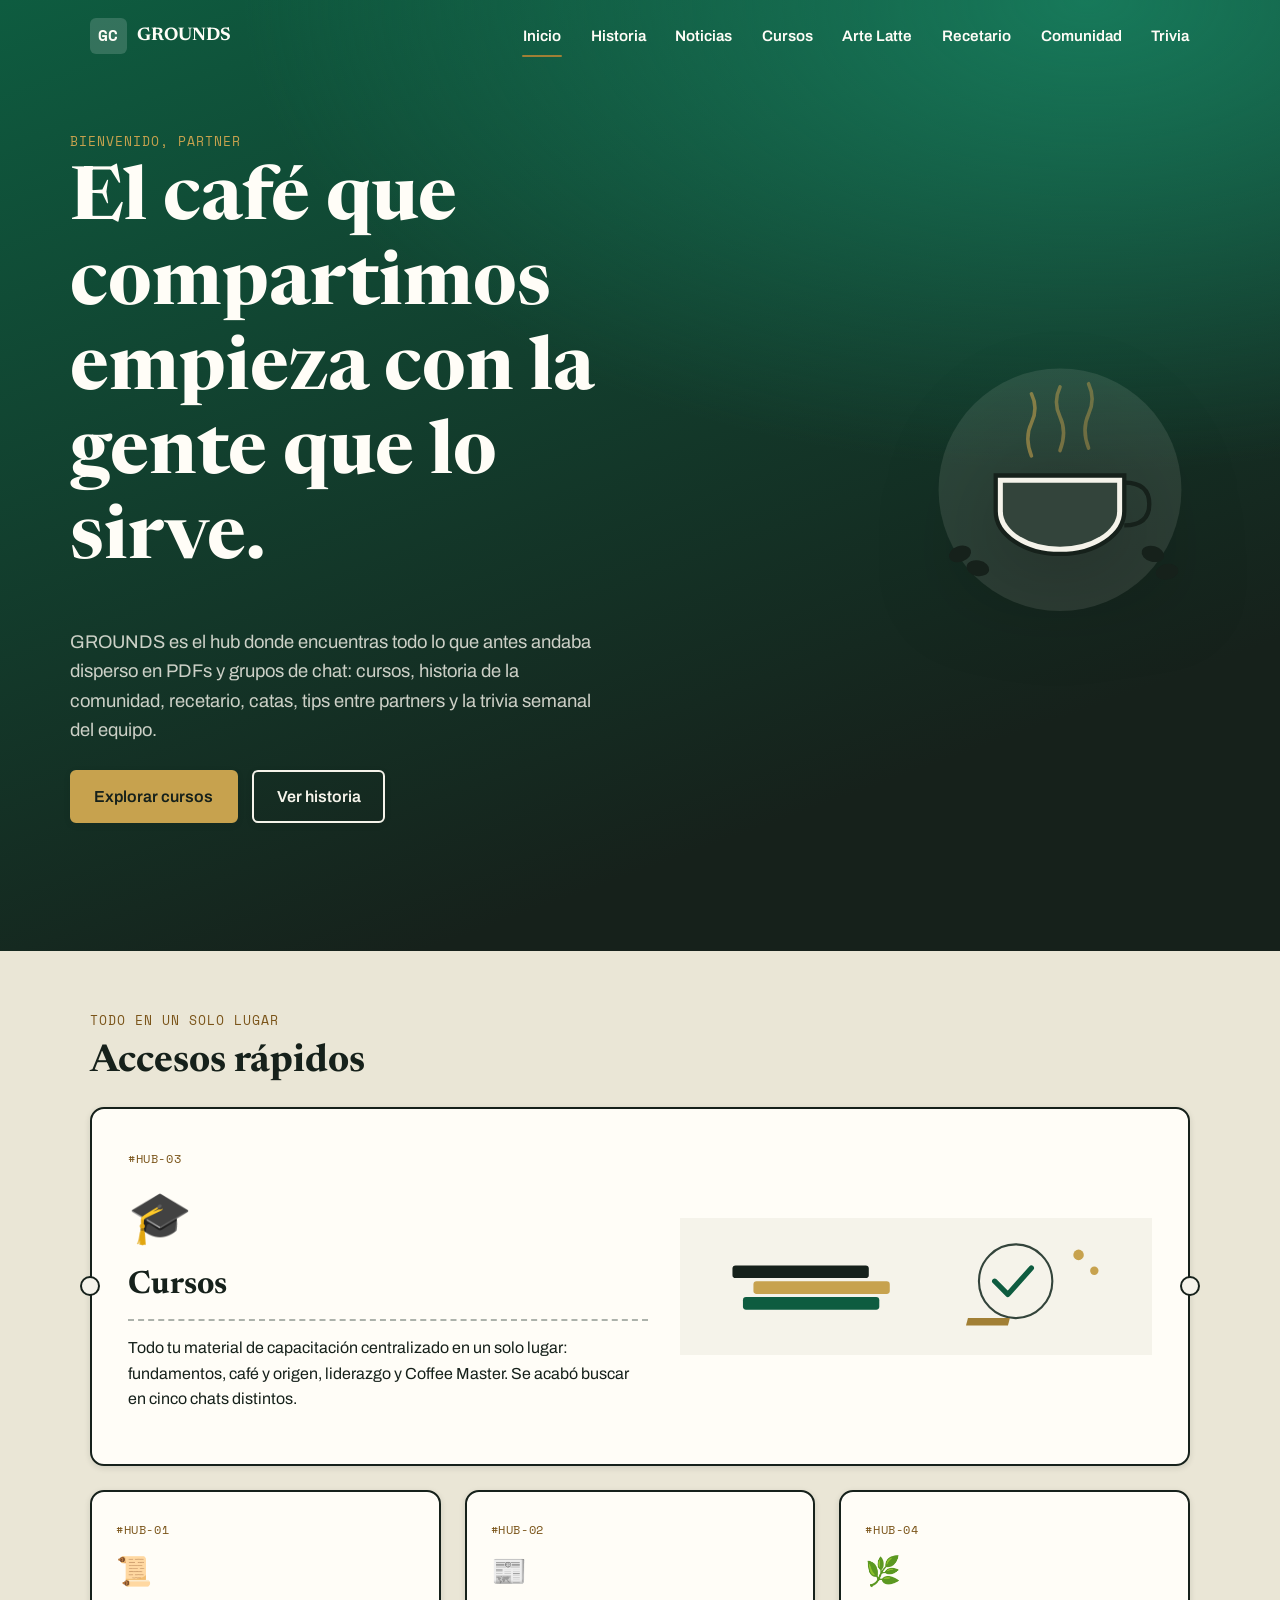
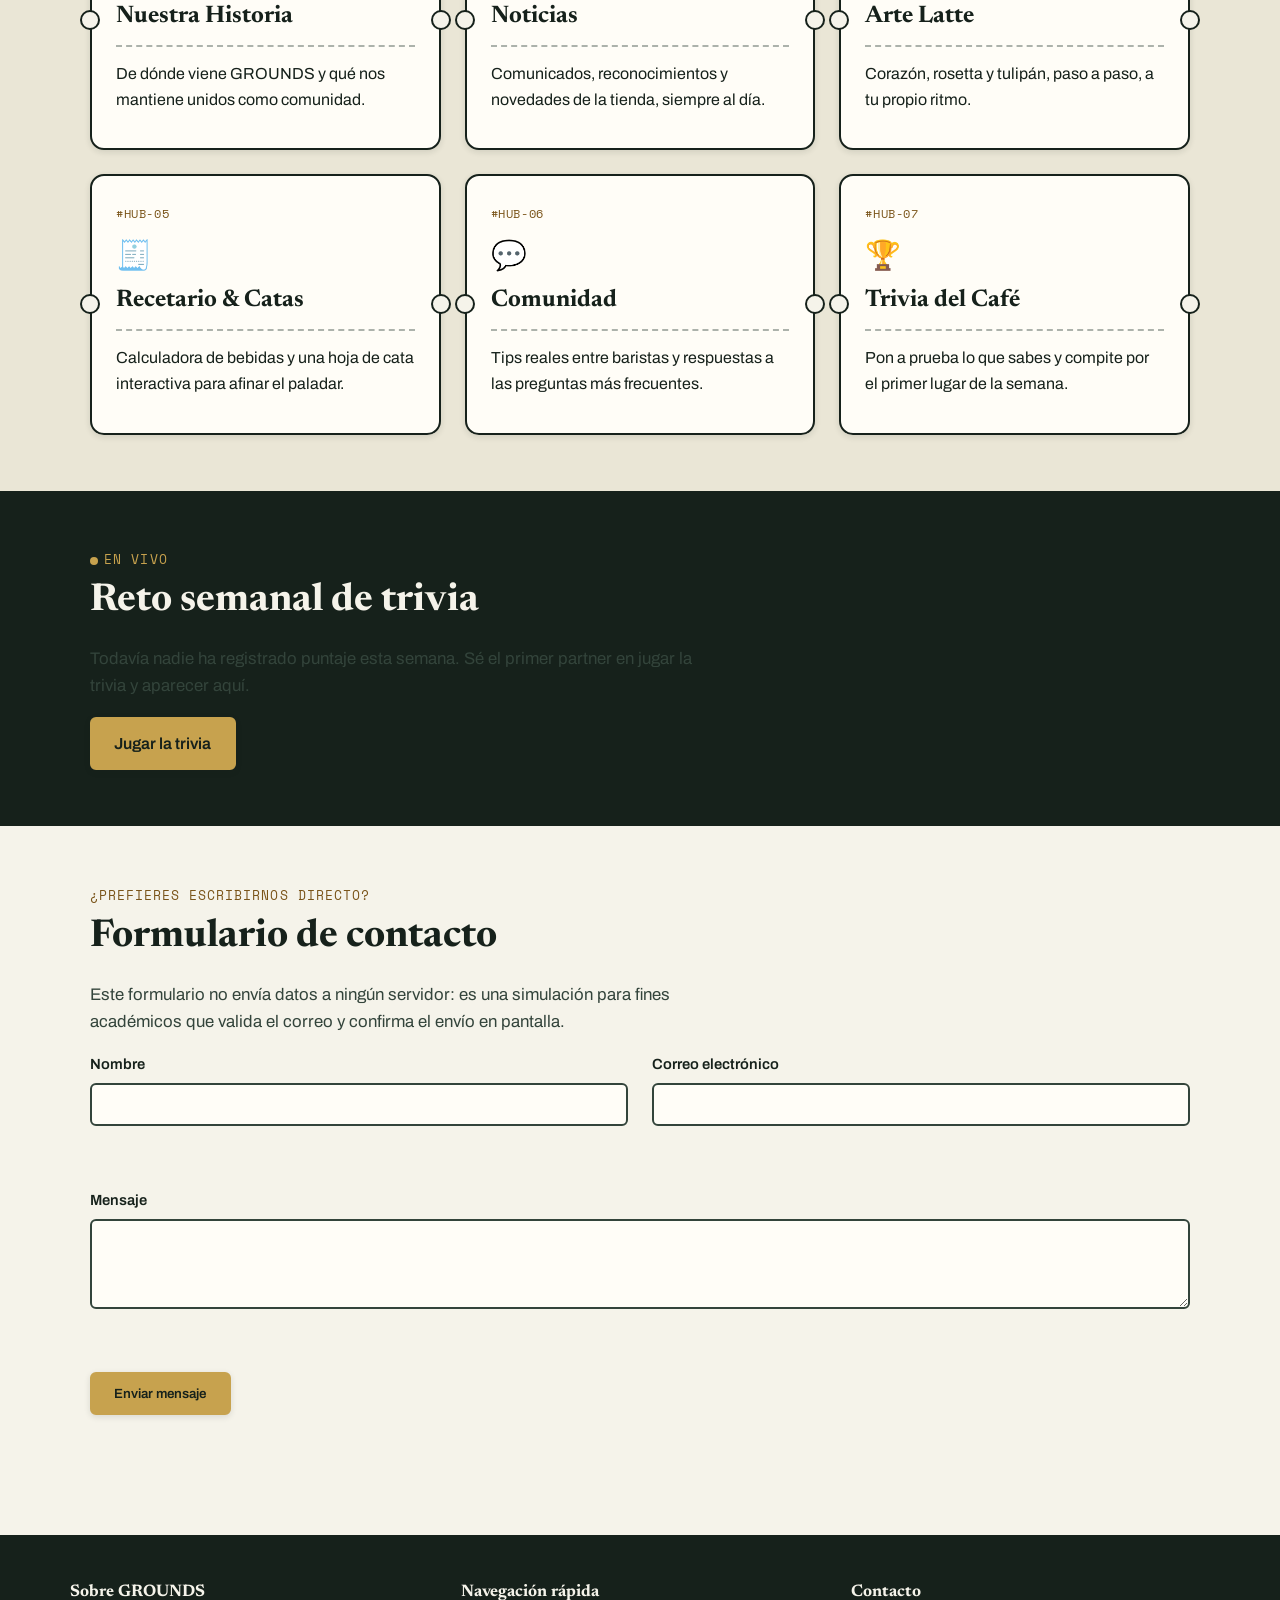
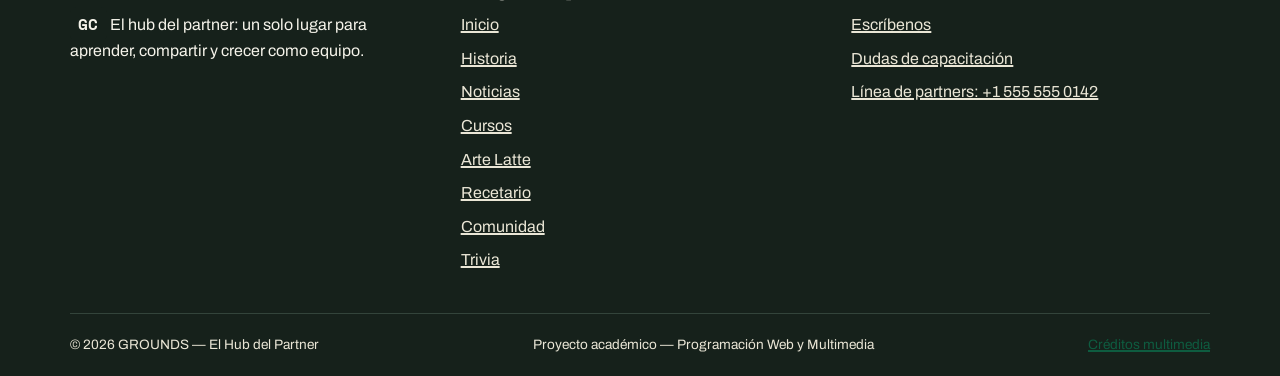
==== commit d6947ec9: "Nav dinámico: header flotante transparente + subrayado animado - En index.html el header ahora flota" ====
--- a/PROYECTO FINAL MULTIMEDIA Y PROGRAMACION/index.html
+++ b/PROYECTO FINAL MULTIMEDIA Y PROGRAMACION/index.html
@@ -10,7 +10,7 @@
 <body>
 <a class="skip-link" href="#main">Saltar al contenido principal</a>
 
-<header class="site-header">
+<header class="site-header site-header--overlay">
   <div class="container nav-bar">
     <a class="brand" href="index.html">
       <span class="brand-mark">GC</span>
--- a/PROYECTO FINAL MULTIMEDIA Y PROGRAMACION/css/style.css
+++ b/PROYECTO FINAL MULTIMEDIA Y PROGRAMACION/css/style.css
@@ -180,6 +180,7 @@
   z-index: 100;
   background: var(--paper);
   border-bottom: 2px solid var(--ink);
+  transition: background var(--transition), border-color var(--transition), box-shadow var(--transition), color var(--transition);
 }
 .nav-bar {
   display: flex;
@@ -202,7 +203,9 @@
   border-radius: var(--radius-sm);
   font-weight: 700;
   letter-spacing: 0.03em;
-}
+  transition: transform var(--transition), background var(--transition), color var(--transition);
+}
+.brand:hover .brand-mark { transform: scale(1.08) rotate(-3deg); }
 .brand-name {
   font-family: var(--font-display);
   font-weight: 700;
@@ -213,21 +216,24 @@
   display: none;
   flex-direction: column;
   justify-content: center;
+  align-items: center;
   gap: 5px;
   width: 44px;
   height: 44px;
-  border-radius: var(--radius-sm);
-  border: 2px solid var(--ink);
-  background: var(--paper-white);
+  border-radius: 50%;
+  border: none;
+  background: transparent;
   cursor: pointer;
-}
+  transition: background var(--transition);
+}
+.nav-toggle:hover { background: var(--paper-dim); }
 .nav-toggle span {
   display: block;
   width: 20px;
   height: 2px;
+  border-radius: 2px;
   background: var(--ink);
-  margin-inline: auto;
-  transition: transform var(--transition), opacity var(--transition);
+  transition: transform var(--transition), opacity var(--transition), background var(--transition);
 }
 .nav-toggle[aria-expanded="true"] span:nth-child(1) { transform: translateY(7px) rotate(45deg); }
 .nav-toggle[aria-expanded="true"] span:nth-child(2) { opacity: 0; }
@@ -235,28 +241,70 @@
 
 .nav-menu {
   display: flex;
-  gap: 1.5rem;
+  gap: 1.75rem;
   list-style: none;
   margin: 0;
   padding: 0;
 }
 .nav-menu a {
+  position: relative;
   display: inline-block;
-  padding: 0.4rem 0.1rem;
+  padding: 0.4rem 0.05rem;
   color: var(--ink);
   text-decoration: none;
   font-weight: 600;
   font-size: 0.95rem;
-  border-bottom: 2px solid transparent;
-  transition: border-color var(--transition), color var(--transition);
-}
-.nav-menu a:hover { border-color: var(--gold); }
-.nav-menu a[aria-current="page"] {
-  color: var(--gold-text);
-  border-color: var(--gold-dark);
-}
+  transition: color var(--transition);
+}
+.nav-menu a::after {
+  content: "";
+  position: absolute;
+  left: 0;
+  right: 0;
+  bottom: -2px;
+  height: 2px;
+  background: var(--gold-dark);
+  border-radius: 2px;
+  transform: scaleX(0);
+  transition: transform var(--transition);
+}
+.nav-menu a:hover::after,
+.nav-menu a:focus-visible::after,
+.nav-menu a[aria-current="page"]::after { transform: scaleX(1); }
+.nav-menu a[aria-current="page"] { color: var(--gold-text); }
+
+/* ---------- Nav "overlay": header transparente flotando sobre un hero
+   oscuro, que se vuelve sólido apenas se hace scroll (solo index.html) ---------- */
+.site-header--overlay {
+  position: fixed;
+  top: 0; left: 0; right: 0;
+  background: transparent;
+  border-bottom-color: transparent;
+}
+.site-header--overlay .brand,
+.site-header--overlay .nav-menu a { color: var(--paper-white); }
+.site-header--overlay .brand-mark { background: rgba(255, 255, 255, 0.16); color: var(--paper-white); }
+.site-header--overlay .nav-toggle:hover { background: rgba(255, 255, 255, 0.16); }
+.site-header--overlay .nav-toggle span { background: var(--paper-white); }
+.site-header--overlay.is-scrolled {
+  background: var(--paper);
+  border-bottom-color: var(--ink);
+  box-shadow: var(--shadow-sm);
+}
+.site-header--overlay.is-scrolled .brand,
+.site-header--overlay.is-scrolled .nav-menu a { color: var(--ink); }
+.site-header--overlay.is-scrolled .nav-menu a[aria-current="page"] { color: var(--gold-text); }
+.site-header--overlay.is-scrolled .brand-mark { background: var(--ink); color: var(--paper); }
+.site-header--overlay.is-scrolled .nav-toggle:hover { background: var(--paper-dim); }
+.site-header--overlay.is-scrolled .nav-toggle span { background: var(--ink); }
+/* el header pasa a fixed (fuera del flujo): el hero-full ya trae suficiente
+   padding superior para no quedar tapado por la barra flotante */
 
 @media (max-width: 780px) {
+  .site-header--overlay .nav-menu { background: var(--ink); border-bottom-color: rgba(255,255,255,0.2); }
+  .site-header--overlay .nav-menu a { border-bottom-color: rgba(255,255,255,0.12); }
+  .site-header--overlay.is-scrolled .nav-menu { background: var(--paper); border-bottom-color: var(--ink); }
+  .site-header--overlay.is-scrolled .nav-menu a { color: var(--ink); border-bottom-color: var(--paper-dim); }
   .nav-toggle { display: flex; }
   .nav-menu {
     position: absolute;
@@ -272,6 +320,7 @@
     transition: max-height var(--transition);
   }
   .nav-menu.is-open { max-height: 480px; }
+  .nav-menu a::after { display: none; }
   .nav-menu a {
     display: block;
     padding: 0.9rem 1.25rem;
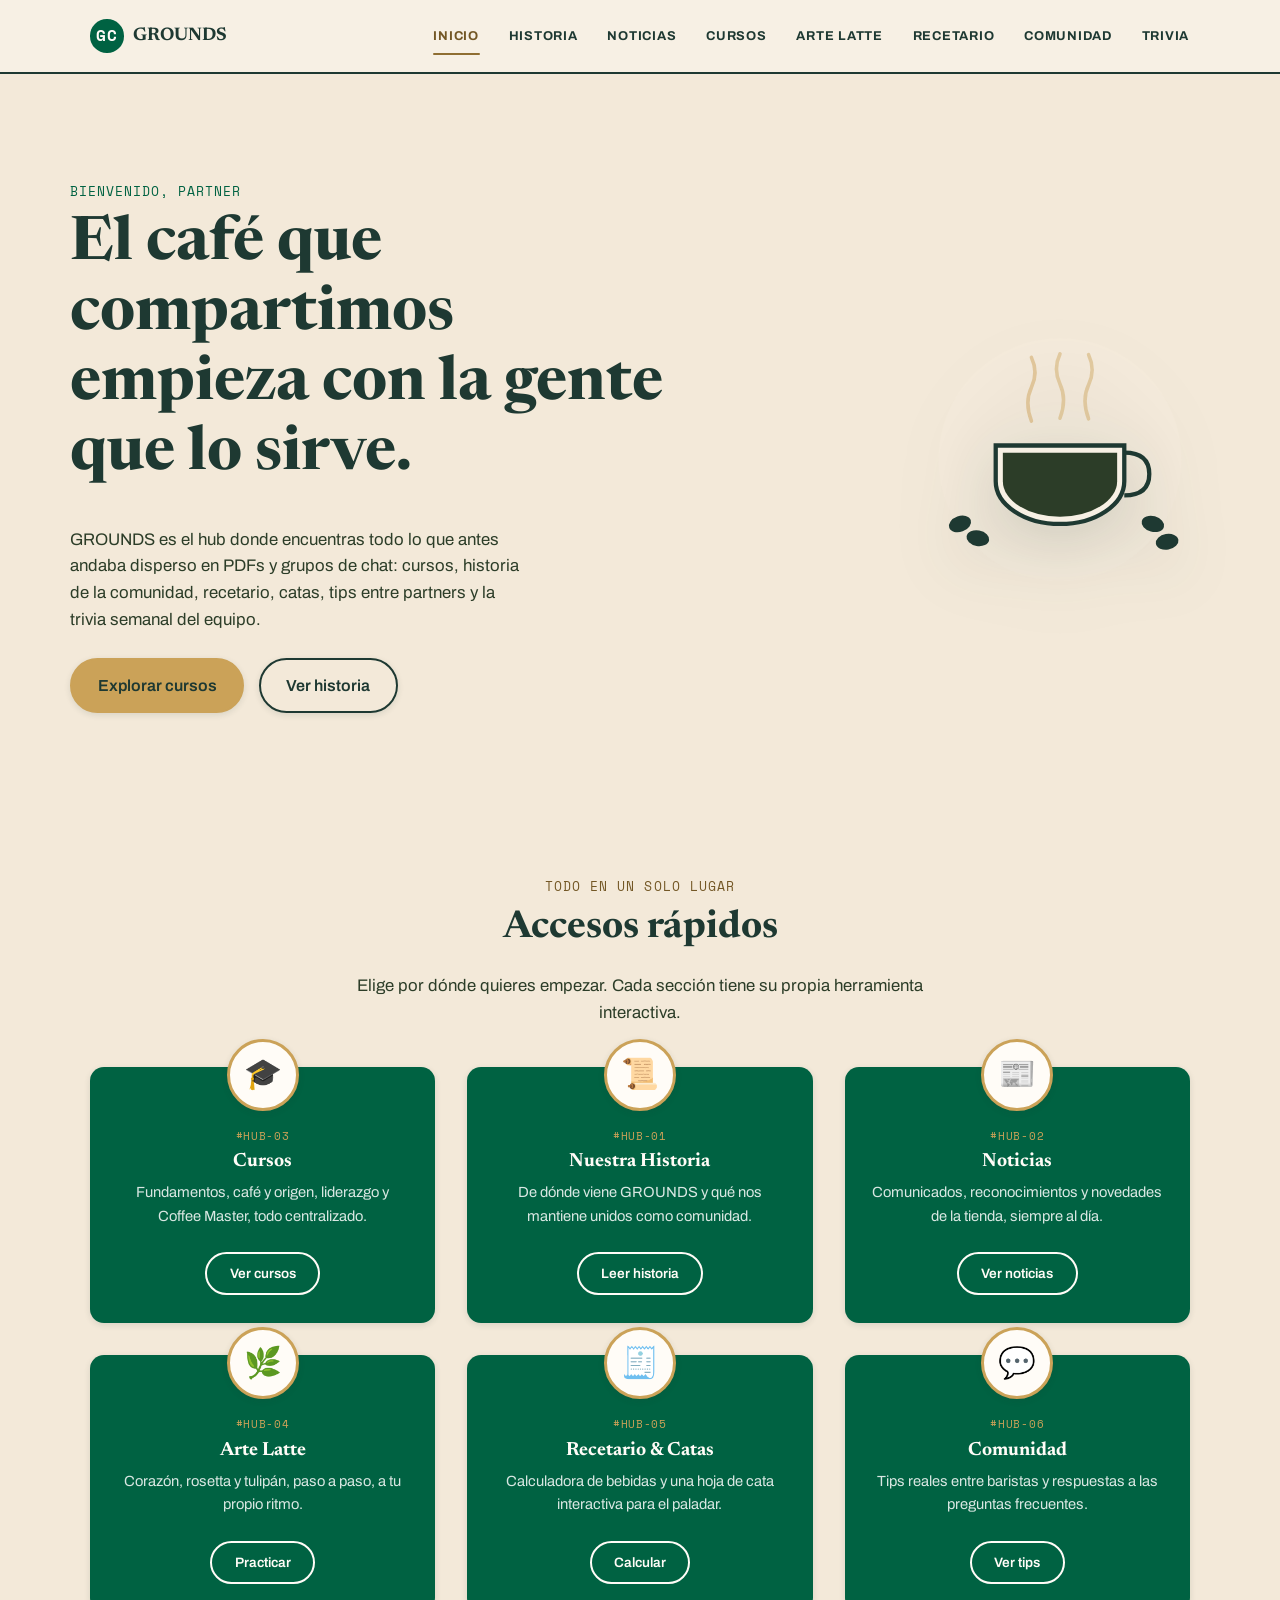
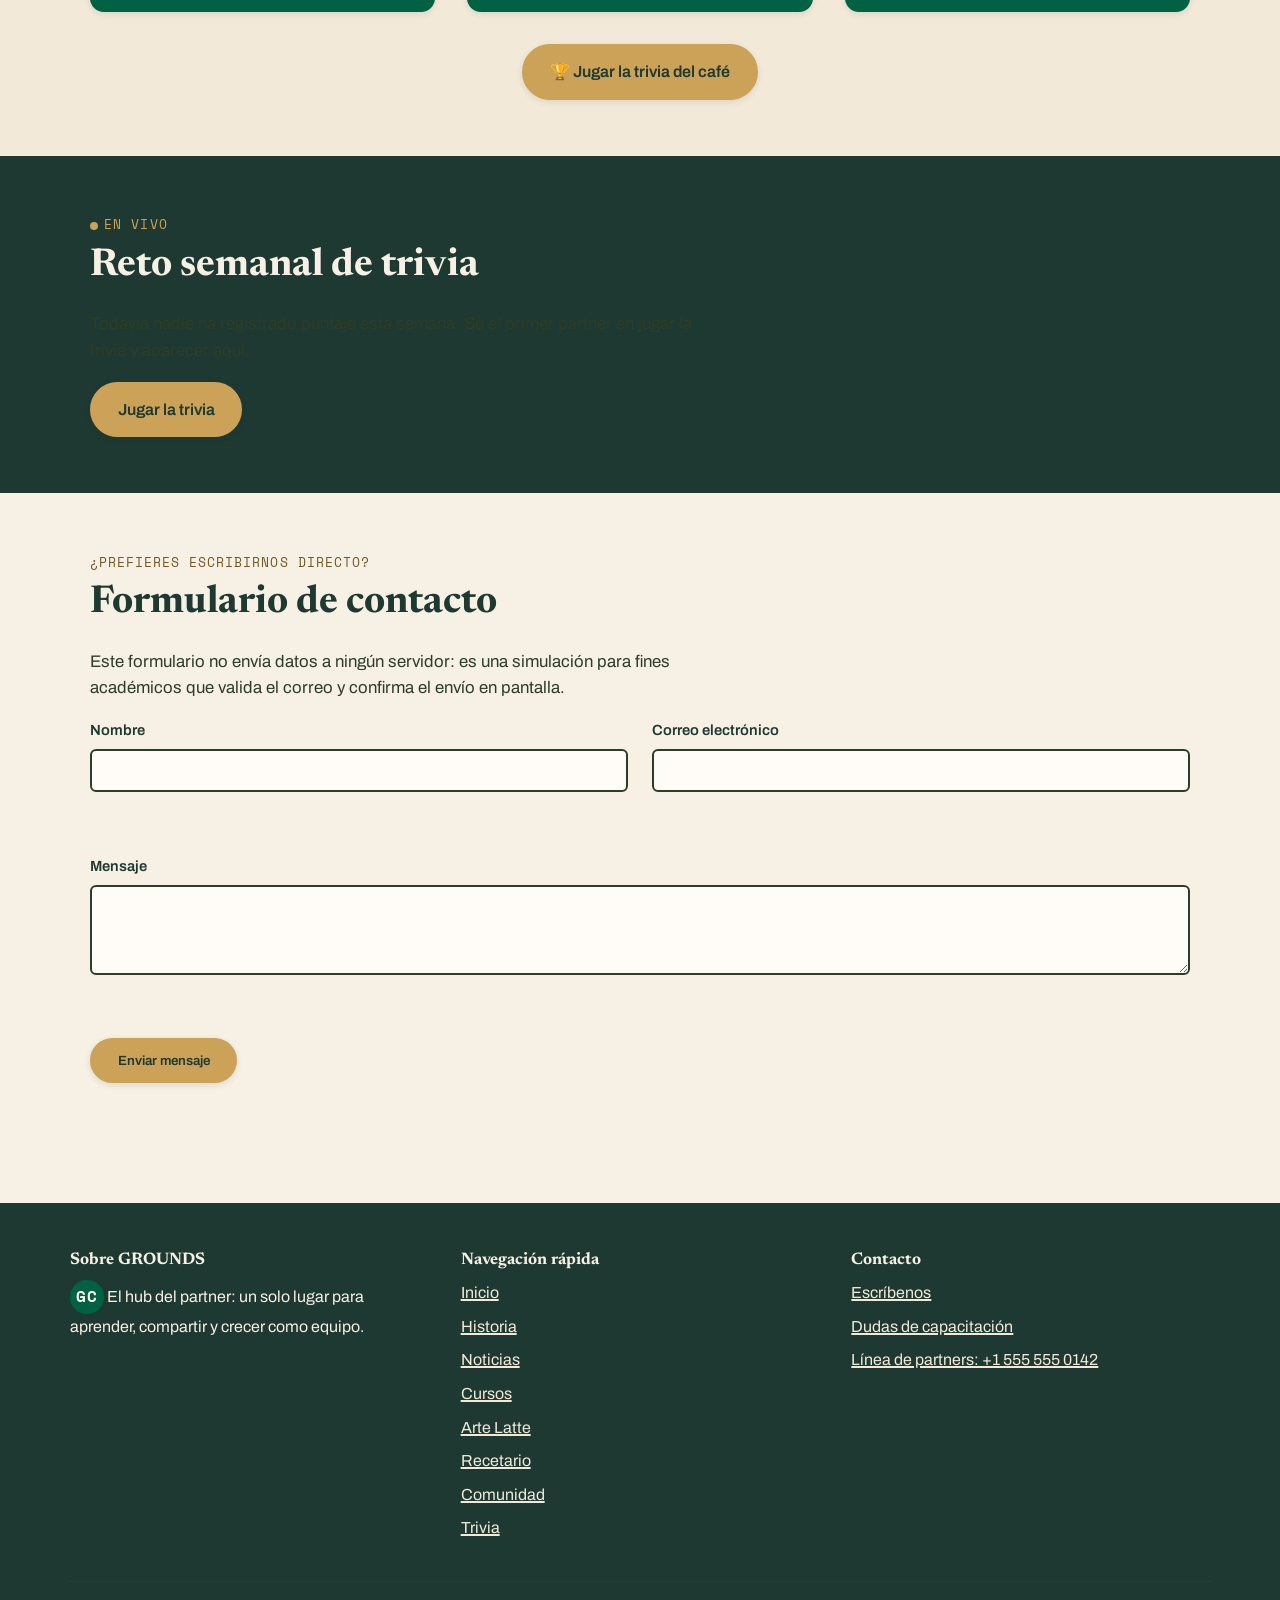
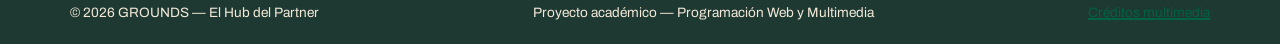
==== commit 0087d7ba: "Alinear el look al ejemplo de plantilla Starbucks (hero claro + product cards) - Hero de index.html " ====
--- a/PROYECTO FINAL MULTIMEDIA Y PROGRAMACION/index.html
+++ b/PROYECTO FINAL MULTIMEDIA Y PROGRAMACION/index.html
@@ -10,7 +10,7 @@
 <body>
 <a class="skip-link" href="#main">Saltar al contenido principal</a>
 
-<header class="site-header site-header--overlay">
+<header class="site-header">
   <div class="container nav-bar">
     <a class="brand" href="index.html">
       <span class="brand-mark">GC</span>
@@ -55,63 +55,58 @@
 
   <section class="section section-alt">
     <div class="container">
-      <p class="eyebrow">Todo en un solo lugar</p>
-      <h2>Accesos rápidos</h2>
-      <div class="feature-grid">
-        <a class="ticket is-feature" href="cursos.html">
-          <div>
-            <span class="ticket-code">#HUB-03</span>
-            <span class="ticket-icon" aria-hidden="true">🎓</span>
-            <h3>Cursos</h3>
-            <hr class="ticket-divider">
-            <p>Todo tu material de capacitación centralizado en un solo lugar: fundamentos, café y origen, liderazgo y Coffee Master. Se acabó buscar en cinco chats distintos.</p>
-          </div>
-          <div>
-            <img src="assets/img/cursos-banner.svg" alt="Ilustración de una pila de cuadernos de estudio y un diploma con una marca de verificación" width="900" height="260">
-          </div>
-        </a>
-        <a class="ticket" href="historia.html">
-          <span class="ticket-code">#HUB-01</span>
-          <span class="ticket-icon" aria-hidden="true">📜</span>
+      <div class="section-header--center">
+        <p class="eyebrow">Todo en un solo lugar</p>
+        <h2>Accesos rápidos</h2>
+        <p class="lede">Elige por dónde quieres empezar. Cada sección tiene su propia herramienta interactiva.</p>
+      </div>
+      <div class="product-grid">
+        <a class="product-card" href="cursos.html">
+          <span class="product-card-medallion" aria-hidden="true">🎓</span>
+          <span class="product-card-code">#HUB-03</span>
+          <h3>Cursos</h3>
+          <p>Fundamentos, café y origen, liderazgo y Coffee Master, todo centralizado.</p>
+          <span class="product-card-cta">Ver cursos</span>
+        </a>
+        <a class="product-card" href="historia.html">
+          <span class="product-card-medallion" aria-hidden="true">📜</span>
+          <span class="product-card-code">#HUB-01</span>
           <h3>Nuestra Historia</h3>
-          <hr class="ticket-divider">
           <p>De dónde viene GROUNDS y qué nos mantiene unidos como comunidad.</p>
-        </a>
-        <a class="ticket" href="noticias.html">
-          <span class="ticket-code">#HUB-02</span>
-          <span class="ticket-icon" aria-hidden="true">📰</span>
+          <span class="product-card-cta">Leer historia</span>
+        </a>
+        <a class="product-card" href="noticias.html">
+          <span class="product-card-medallion" aria-hidden="true">📰</span>
+          <span class="product-card-code">#HUB-02</span>
           <h3>Noticias</h3>
-          <hr class="ticket-divider">
           <p>Comunicados, reconocimientos y novedades de la tienda, siempre al día.</p>
-        </a>
-        <a class="ticket" href="latte-art.html">
-          <span class="ticket-code">#HUB-04</span>
-          <span class="ticket-icon" aria-hidden="true">🌿</span>
+          <span class="product-card-cta">Ver noticias</span>
+        </a>
+        <a class="product-card" href="latte-art.html">
+          <span class="product-card-medallion" aria-hidden="true">🌿</span>
+          <span class="product-card-code">#HUB-04</span>
           <h3>Arte Latte</h3>
-          <hr class="ticket-divider">
           <p>Corazón, rosetta y tulipán, paso a paso, a tu propio ritmo.</p>
-        </a>
-        <a class="ticket" href="recetario.html">
-          <span class="ticket-code">#HUB-05</span>
-          <span class="ticket-icon" aria-hidden="true">🧾</span>
+          <span class="product-card-cta">Practicar</span>
+        </a>
+        <a class="product-card" href="recetario.html">
+          <span class="product-card-medallion" aria-hidden="true">🧾</span>
+          <span class="product-card-code">#HUB-05</span>
           <h3>Recetario &amp; Catas</h3>
-          <hr class="ticket-divider">
-          <p>Calculadora de bebidas y una hoja de cata interactiva para afinar el paladar.</p>
-        </a>
-        <a class="ticket" href="comunidad.html">
-          <span class="ticket-code">#HUB-06</span>
-          <span class="ticket-icon" aria-hidden="true">💬</span>
+          <p>Calculadora de bebidas y una hoja de cata interactiva para el paladar.</p>
+          <span class="product-card-cta">Calcular</span>
+        </a>
+        <a class="product-card" href="comunidad.html">
+          <span class="product-card-medallion" aria-hidden="true">💬</span>
+          <span class="product-card-code">#HUB-06</span>
           <h3>Comunidad</h3>
-          <hr class="ticket-divider">
-          <p>Tips reales entre baristas y respuestas a las preguntas más frecuentes.</p>
-        </a>
-        <a class="ticket" href="trivia.html">
-          <span class="ticket-code">#HUB-07</span>
-          <span class="ticket-icon" aria-hidden="true">🏆</span>
-          <h3>Trivia del Café</h3>
-          <hr class="ticket-divider">
-          <p>Pon a prueba lo que sabes y compite por el primer lugar de la semana.</p>
-        </a>
+          <p>Tips reales entre baristas y respuestas a las preguntas frecuentes.</p>
+          <span class="product-card-cta">Ver tips</span>
+        </a>
+      </div>
+
+      <div class="text-center mt-8">
+        <a class="btn btn-gold" href="trivia.html">🏆 Jugar la trivia del café</a>
       </div>
     </div>
   </section>
--- a/PROYECTO FINAL MULTIMEDIA Y PROGRAMACION/css/style.css
+++ b/PROYECTO FINAL MULTIMEDIA Y PROGRAMACION/css/style.css
@@ -7,23 +7,25 @@
 @import url('https://fonts.googleapis.com/css2?family=Newsreader:ital,wght@0,400..700;1,400..700&family=Archivo:wght@400;500;600;700&family=Space+Mono:wght@400;700&display=swap');
 
 /* ---------- Variables de marca ----------
-   Paleta verde inspirada en la identidad de Starbucks Rewards (cafetería
-   premium, verde como color dominante) pero con valores hex propios y
-   distintos a los oficiales — GROUNDS sigue siendo una marca ficticia. */
+   Paleta tomada directamente de los tokens de diseño de starbucks.com/rewards
+   (colorHouseGreen, colorCoffeeLeaf600, colorStarbucksGreen300, colorGold300,
+   colorWarmNeutral*, etc. — a pedido explícito, en vez de una paleta propia
+   "inspirada"). GROUNDS sigue siendo una marca ficticia: no se usa su logo
+   ni ningún otro asset de Starbucks, solo estos valores de color. */
 :root {
-  --ink: #16211B;
-  --ink-soft: #33443B;
-  --paper: #F5F3EA;
-  --paper-dim: #EAE6D6;
-  --gold: #C7A24E;
-  --gold-dark: #A17F35;
-  --pine: #0E5C40;
-  --pine-light: #17795A;
-  --alert: #A3312A;
-  --paper-white: #FFFDF7;
+  --ink: #1E3932;        /* colorHouseGreen */
+  --ink-soft: #2C3D28;   /* colorCoffeeLeaf600 */
+  --paper: #F7F0E4;      /* colorWarmNeutral25 */
+  --paper-dim: #F3E9D9;  /* colorWarmNeutral50 */
+  --gold: #CBA258;       /* colorGold300 */
+  --gold-dark: #8F6E32;  /* colorGold600 */
+  --pine: #006242;       /* colorStarbucksGreen300 */
+  --pine-light: #00754A; /* colorGreenAccent */
+  --alert: #C82014;      /* colorRed */
+  --paper-white: #FFFCF7; /* colorWarmNeutral5 */
   /* Variante de --gold-dark ajustada para texto pequeño sobre fondos claros
      (cumple contraste AA; --gold-dark se conserva para hovers y acentos grandes). */
-  --gold-text: #7A5419;
+  --gold-text: #735725;  /* colorGold700 */
 
   --font-display: "Newsreader", "Georgia", serif;
   --font-body: "Archivo", "Segoe UI", sans-serif;
@@ -32,9 +34,9 @@
   --radius-sm: 6px;
   --radius-md: 14px;
 
-  --shadow-sm: 0 2px 6px rgba(22, 33, 27, 0.12);
-  --shadow-md: 0 6px 18px rgba(22, 33, 27, 0.16);
-  --shadow-lg: 0 12px 30px rgba(22, 33, 27, 0.22);
+  --shadow-sm: 0 2px 6px rgba(30, 57, 50, 0.12);
+  --shadow-md: 0 6px 18px rgba(30, 57, 50, 0.16);
+  --shadow-lg: 0 12px 30px rgba(30, 57, 50, 0.22);
 
   --nav-height: 72px;
   --transition: 0.25s ease;
@@ -118,6 +120,7 @@
 .text-center { text-align: center; }
 .mb-0 { margin-bottom: 0; }
 .mt-4 { margin-top: 1rem; }
+.mt-8 { margin-top: 2rem; }
 .img-sm { max-width: 220px; }
 .eyebrow {
   display: inline-block;
@@ -140,8 +143,8 @@
   display: inline-flex;
   align-items: center;
   gap: 0.5rem;
-  padding: 0.75rem 1.4rem;
-  border-radius: var(--radius-sm);
+  padding: 0.8rem 1.6rem;
+  border-radius: 999px;
   border: 2px solid var(--ink);
   background: var(--ink);
   color: var(--paper-white);
@@ -165,11 +168,9 @@
   background: transparent;
   color: var(--ink);
 }
-.section-dark .btn-outline,
-.hero-full .btn-outline { color: var(--paper); border-color: var(--paper); }
+.section-dark .btn-outline { color: var(--paper); border-color: var(--paper); }
 .btn-outline:hover { background: var(--ink); color: var(--paper-white); }
-.section-dark .btn-outline:hover,
-.hero-full .btn-outline:hover { background: var(--paper); color: var(--ink); }
+.section-dark .btn-outline:hover { background: var(--paper); color: var(--ink); }
 
 .btn-sm { padding: 0.45rem 0.9rem; font-size: 0.85rem; }
 
@@ -197,10 +198,14 @@
 }
 .brand-mark {
   font-family: var(--font-mono);
-  background: var(--ink);
-  color: var(--paper);
-  padding: 0.3rem 0.5rem;
-  border-radius: var(--radius-sm);
+  background: var(--pine);
+  color: var(--paper-white);
+  width: 2.1rem;
+  height: 2.1rem;
+  display: inline-flex;
+  align-items: center;
+  justify-content: center;
+  border-radius: 50%;
   font-weight: 700;
   letter-spacing: 0.03em;
   transition: transform var(--transition), background var(--transition), color var(--transition);
@@ -252,8 +257,10 @@
   padding: 0.4rem 0.05rem;
   color: var(--ink);
   text-decoration: none;
-  font-weight: 600;
-  font-size: 0.95rem;
+  font-weight: 700;
+  font-size: 0.8rem;
+  text-transform: uppercase;
+  letter-spacing: 0.06em;
   transition: color var(--transition);
 }
 .nav-menu a::after {
@@ -273,38 +280,7 @@
 .nav-menu a[aria-current="page"]::after { transform: scaleX(1); }
 .nav-menu a[aria-current="page"] { color: var(--gold-text); }
 
-/* ---------- Nav "overlay": header transparente flotando sobre un hero
-   oscuro, que se vuelve sólido apenas se hace scroll (solo index.html) ---------- */
-.site-header--overlay {
-  position: fixed;
-  top: 0; left: 0; right: 0;
-  background: transparent;
-  border-bottom-color: transparent;
-}
-.site-header--overlay .brand,
-.site-header--overlay .nav-menu a { color: var(--paper-white); }
-.site-header--overlay .brand-mark { background: rgba(255, 255, 255, 0.16); color: var(--paper-white); }
-.site-header--overlay .nav-toggle:hover { background: rgba(255, 255, 255, 0.16); }
-.site-header--overlay .nav-toggle span { background: var(--paper-white); }
-.site-header--overlay.is-scrolled {
-  background: var(--paper);
-  border-bottom-color: var(--ink);
-  box-shadow: var(--shadow-sm);
-}
-.site-header--overlay.is-scrolled .brand,
-.site-header--overlay.is-scrolled .nav-menu a { color: var(--ink); }
-.site-header--overlay.is-scrolled .nav-menu a[aria-current="page"] { color: var(--gold-text); }
-.site-header--overlay.is-scrolled .brand-mark { background: var(--ink); color: var(--paper); }
-.site-header--overlay.is-scrolled .nav-toggle:hover { background: var(--paper-dim); }
-.site-header--overlay.is-scrolled .nav-toggle span { background: var(--ink); }
-/* el header pasa a fixed (fuera del flujo): el hero-full ya trae suficiente
-   padding superior para no quedar tapado por la barra flotante */
-
 @media (max-width: 780px) {
-  .site-header--overlay .nav-menu { background: var(--ink); border-bottom-color: rgba(255,255,255,0.2); }
-  .site-header--overlay .nav-menu a { border-bottom-color: rgba(255,255,255,0.12); }
-  .site-header--overlay.is-scrolled .nav-menu { background: var(--paper); border-bottom-color: var(--ink); }
-  .site-header--overlay.is-scrolled .nav-menu a { color: var(--ink); border-bottom-color: var(--paper-dim); }
   .nav-toggle { display: flex; }
   .nav-menu {
     position: absolute;
@@ -340,28 +316,85 @@
 .hero-art { justify-self: center; }
 .hero-art img { width: 100%; max-width: 380px; }
 
-/* ---------- Hero editorial full-bleed (estilo "newsroom") ---------- */
+/* ---------- Hero claro con panel (estilo landing de producto) ---------- */
 .hero-full {
-  position: relative;
-  overflow: hidden;
-  background:
-    radial-gradient(ellipse 120% 90% at 85% 0%, var(--pine-light) 0%, transparent 55%),
-    linear-gradient(160deg, var(--pine) 0%, var(--ink) 78%);
-  color: var(--paper-white);
-  padding: 4.5rem 0 5rem;
-}
-.hero-full .eyebrow { color: var(--gold); }
+  background: var(--paper-dim);
+  padding: 3rem 0 3.5rem;
+}
+.hero-full .eyebrow { color: var(--pine); }
 .hero-full h1 {
-  color: var(--paper-white);
-  font-size: clamp(2.6rem, 6vw + 1rem, 4.6rem);
+  font-size: clamp(2.4rem, 5vw + 1rem, 3.8rem);
   max-width: 16ch;
 }
-.hero-full .lede { color: rgba(245, 243, 234, 0.82); max-width: 48ch; font-size: 1.15rem; }
+.hero-full .lede { max-width: 46ch; }
 .hero-full .hero-art { justify-self: end; }
-.hero-full .hero-art img { max-width: 320px; filter: drop-shadow(0 20px 40px rgba(0,0,0,0.35)); }
+.hero-full .hero-art img { max-width: 340px; filter: drop-shadow(0 18px 30px rgba(30, 57, 50, 0.18)); }
 @media (max-width: 780px) {
   .hero-full .hero-art { justify-self: center; margin-top: 2rem; }
 }
+
+/* ---------- Product card (ícono/medallón asomando arriba) ---------- */
+.product-grid {
+  display: grid;
+  grid-template-columns: repeat(3, 1fr);
+  gap: 2rem;
+}
+@media (max-width: 780px) { .product-grid { grid-template-columns: 1fr; } }
+@media (min-width: 481px) and (max-width: 780px) { .product-grid { grid-template-columns: repeat(2, 1fr); } }
+
+.product-card {
+  position: relative;
+  display: block;
+  background: var(--pine);
+  color: var(--paper-white);
+  border-radius: var(--radius-md);
+  padding: 3.75rem 1.5rem 1.75rem;
+  text-align: center;
+  text-decoration: none;
+  box-shadow: var(--shadow-sm);
+  transition: transform var(--transition), box-shadow var(--transition);
+}
+.product-card:hover { transform: translateY(-4px); box-shadow: var(--shadow-lg); color: var(--paper-white); }
+.product-card-medallion {
+  position: absolute;
+  top: -28px;
+  left: 50%;
+  transform: translateX(-50%);
+  width: 72px;
+  height: 72px;
+  border-radius: 50%;
+  background: var(--paper-white);
+  border: 3px solid var(--gold);
+  display: flex;
+  align-items: center;
+  justify-content: center;
+  font-size: 1.9rem;
+  box-shadow: var(--shadow-sm);
+}
+.product-card-code {
+  display: block;
+  font-family: var(--font-mono);
+  font-size: 0.7rem;
+  letter-spacing: 0.06em;
+  color: var(--gold);
+  margin-bottom: 0.4rem;
+}
+.product-card h3 { color: var(--paper-white); font-size: 1.2rem; margin-bottom: 0.5rem; }
+.product-card p { color: rgba(255, 255, 255, 0.85); font-size: 0.92rem; margin-bottom: 1.5rem; }
+.product-card-cta {
+  display: inline-block;
+  padding: 0.55rem 1.4rem;
+  border-radius: 999px;
+  border: 2px solid var(--paper-white);
+  font-weight: 600;
+  font-size: 0.85rem;
+  transition: background var(--transition), color var(--transition);
+}
+.product-card:hover .product-card-cta { background: var(--paper-white); color: var(--pine); }
+
+/* ---------- Encabezado de sección centrado (estilo "SHOP NOW / SHOP COFFEE") ---------- */
+.section-header--center { text-align: center; max-width: 640px; margin: 0 auto 2.5rem; }
+.section-header--center .lede { margin-inline: auto; }
 
 /* ---------- Feature grid (destacado grande + grid, estilo editorial) ---------- */
 .feature-grid {
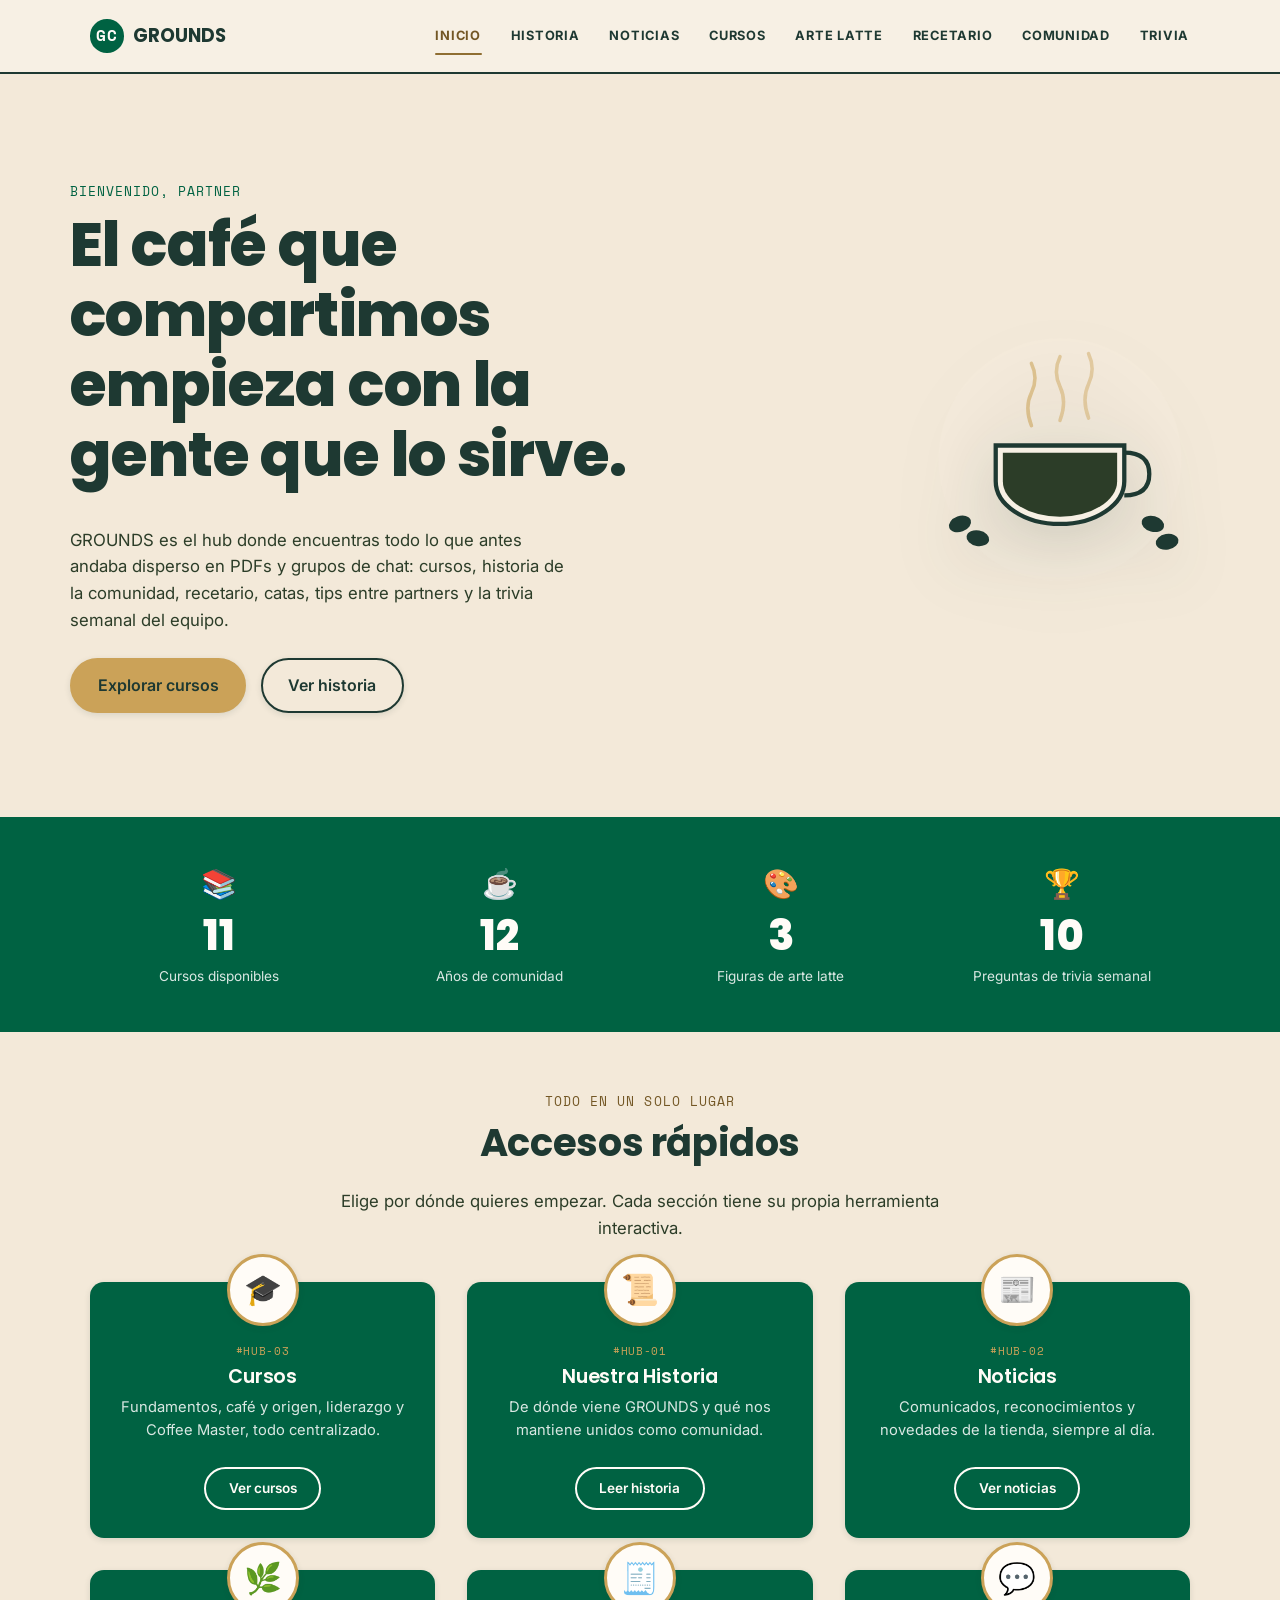
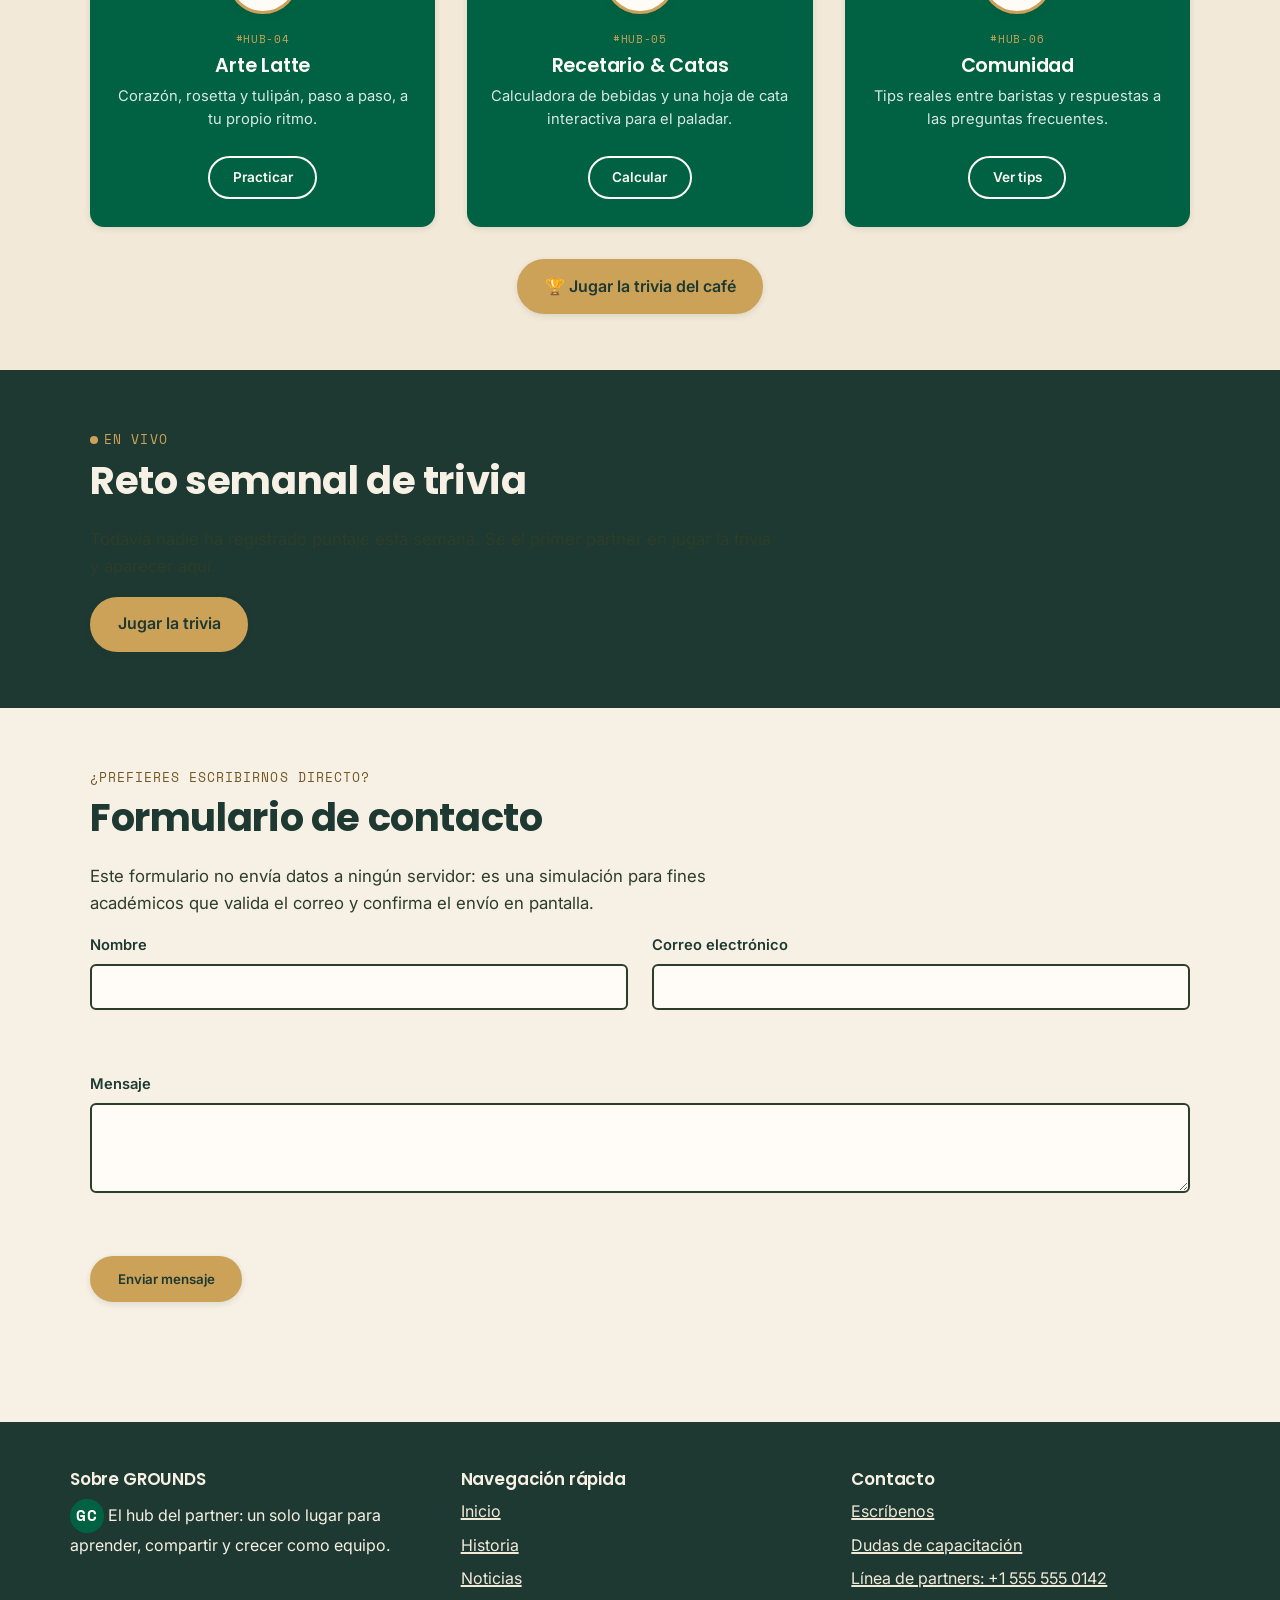
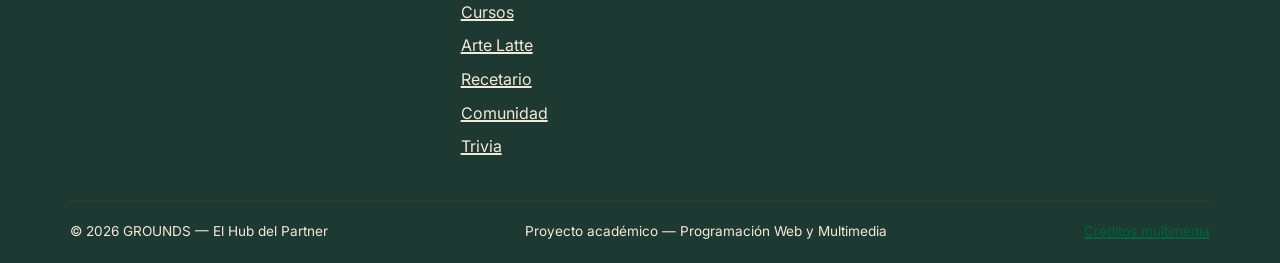
==== commit 0eb76abe: "Agregar franja de estadísticas y tarjetas de nivel (ref. Nestlé/Starbucks) - index.html: franja "en " ====
--- a/PROYECTO FINAL MULTIMEDIA Y PROGRAMACION/index.html
+++ b/PROYECTO FINAL MULTIMEDIA Y PROGRAMACION/index.html
@@ -53,6 +53,33 @@
     </div>
   </section>
 
+  <section class="stats-band">
+    <div class="container">
+      <div class="stats-grid">
+        <div class="stat-item">
+          <span class="stat-icon" aria-hidden="true">📚</span>
+          <span class="stat-number">11</span>
+          <span class="stat-label">Cursos disponibles</span>
+        </div>
+        <div class="stat-item">
+          <span class="stat-icon" aria-hidden="true">☕</span>
+          <span class="stat-number">12</span>
+          <span class="stat-label">Años de comunidad</span>
+        </div>
+        <div class="stat-item">
+          <span class="stat-icon" aria-hidden="true">🎨</span>
+          <span class="stat-number">3</span>
+          <span class="stat-label">Figuras de arte latte</span>
+        </div>
+        <div class="stat-item">
+          <span class="stat-icon" aria-hidden="true">🏆</span>
+          <span class="stat-number">10</span>
+          <span class="stat-label">Preguntas de trivia semanal</span>
+        </div>
+      </div>
+    </div>
+  </section>
+
   <section class="section section-alt">
     <div class="container">
       <div class="section-header--center">
--- a/PROYECTO FINAL MULTIMEDIA Y PROGRAMACION/css/style.css
+++ b/PROYECTO FINAL MULTIMEDIA Y PROGRAMACION/css/style.css
@@ -3,8 +3,12 @@
    Hoja de estilos base compartida por las 8 páginas.
    ========================================================= */
 
-/* ---------- Fuentes ---------- */
-@import url('https://fonts.googleapis.com/css2?family=Newsreader:ital,wght@0,400..700;1,400..700&family=Archivo:wght@400;500;600;700&family=Space+Mono:wght@400;700&display=swap');
+/* ---------- Fuentes ----------
+   Sans-serif redondeada tipo SoDoSans (la fuente de marca de Starbucks,
+   propietaria y no disponible en Google Fonts): Poppins para títulos,
+   Inter para cuerpo de texto — en vez de la serif editorial que traía
+   la primera versión del sitio. */
+@import url('https://fonts.googleapis.com/css2?family=Poppins:wght@500;600;700;800&family=Inter:wght@400;500;600;700&family=Space+Mono:wght@400;700&display=swap');
 
 /* ---------- Variables de marca ----------
    Paleta tomada directamente de los tokens de diseño de starbucks.com/rewards
@@ -27,8 +31,8 @@
      (cumple contraste AA; --gold-dark se conserva para hovers y acentos grandes). */
   --gold-text: #735725;  /* colorGold700 */
 
-  --font-display: "Newsreader", "Georgia", serif;
-  --font-body: "Archivo", "Segoe UI", sans-serif;
+  --font-display: "Poppins", "Segoe UI", sans-serif;
+  --font-body: "Inter", "Segoe UI", sans-serif;
   --font-mono: "Space Mono", "Courier New", monospace;
 
   --radius-sm: 6px;
@@ -61,13 +65,15 @@
 
 h1, h2, h3, h4 {
   font-family: var(--font-display);
+  font-weight: 700;
   line-height: 1.15;
+  letter-spacing: -0.01em;
   margin: 0 0 0.6em;
   color: var(--ink);
 }
-h1 { font-size: clamp(2.1rem, 5vw + 1rem, 3.6rem); }
+h1 { font-size: clamp(2.1rem, 5vw + 1rem, 3.6rem); font-weight: 800; }
 h2 { font-size: clamp(1.6rem, 3vw + 1rem, 2.4rem); }
-h3 { font-size: clamp(1.2rem, 1.4vw + 1rem, 1.5rem); }
+h3 { font-size: clamp(1.2rem, 1.4vw + 1rem, 1.5rem); font-weight: 600; }
 p { margin: 0 0 1em; }
 
 code, .mono { font-family: var(--font-mono); }
@@ -88,6 +94,17 @@
     scroll-behavior: auto !important;
   }
 }
+
+/* ---------- Scroll-reveal (agregado por nav.js vía IntersectionObserver) ----------
+   Colocado antes que cualquier estilo de componente para que el hover de
+   .ticket/.card/.product-card siempre gane el empate de cascada sobre
+   .reveal.is-visible (misma especificidad, pero estas reglas van primero). */
+.reveal {
+  opacity: 0;
+  transform: translateY(24px);
+  transition: opacity 0.6s ease, transform 0.6s ease;
+}
+.reveal.is-visible { opacity: 1; transform: none; }
 
 /* ---------- Utilidades de layout ---------- */
 .container {
@@ -396,6 +413,58 @@
 .section-header--center { text-align: center; max-width: 640px; margin: 0 auto 2.5rem; }
 .section-header--center .lede { margin-inline: auto; }
 
+/* ---------- Franja de estadísticas (estilo "In numbers" de Nestlé) ---------- */
+.stats-band {
+  background: var(--pine);
+  color: var(--paper-white);
+  padding: 2.75rem 0;
+}
+.stats-grid {
+  display: grid;
+  grid-template-columns: repeat(4, 1fr);
+  gap: 1.5rem;
+  text-align: center;
+}
+@media (max-width: 780px) { .stats-grid { grid-template-columns: repeat(2, 1fr); gap: 2rem 1rem; } }
+.stat-item .stat-icon { display: block; font-size: 1.8rem; margin-bottom: 0.5rem; }
+.stat-item .stat-number {
+  display: block;
+  font-family: var(--font-display);
+  font-weight: 800;
+  font-size: clamp(1.8rem, 1.2rem + 2vw, 2.6rem);
+  line-height: 1;
+  margin-bottom: 0.35rem;
+}
+.stat-item .stat-label { font-size: 0.85rem; color: rgba(255, 255, 255, 0.85); }
+
+/* ---------- Tarjetas de nivel (estilo Green/Gold/Reserve status de Starbucks Rewards) ---------- */
+.tier-grid { display: grid; grid-template-columns: repeat(3, 1fr); gap: 1.5rem; }
+@media (max-width: 780px) { .tier-grid { grid-template-columns: 1fr; } }
+.tier-card {
+  border-radius: var(--radius-md);
+  padding: 1.75rem;
+  color: var(--paper-white);
+  box-shadow: var(--shadow-sm);
+  transition: transform var(--transition), box-shadow var(--transition);
+}
+.tier-card:hover { transform: translateY(-4px); box-shadow: var(--shadow-lg); }
+.tier-card h3 { color: var(--paper-white); margin-bottom: 0.3rem; }
+.tier-card .tier-stat { display: block; font-size: 0.85rem; color: var(--paper-white); margin-bottom: 1.1rem; }
+.tier-card ul { list-style: none; padding: 0; margin: 0; }
+.tier-card li {
+  display: flex;
+  align-items: flex-start;
+  gap: 0.5rem;
+  padding: 0.4rem 0;
+  font-size: 0.9rem;
+  border-top: 1px solid rgba(255, 255, 255, 0.14);
+}
+.tier-card li:first-child { border-top: none; }
+.tier-card li::before { content: "✓"; font-weight: 700; flex-shrink: 0; }
+.tier-green { background: var(--pine); }
+.tier-gold { background: var(--gold-dark); }
+.tier-dark { background: var(--ink); }
+
 /* ---------- Feature grid (destacado grande + grid, estilo editorial) ---------- */
 .feature-grid {
   display: grid;
@@ -682,12 +751,13 @@
 .quote-source { margin-top: 0.75rem; font-style: normal; font-size: 0.9rem; }
 
 blockquote {
+  position: relative;
   border-left: 4px solid var(--gold);
   margin: 1.5rem 0;
   padding: 0.5rem 0 0.5rem 1.25rem;
   font-family: var(--font-display);
+  font-weight: 600;
   font-size: 1.25rem;
-  font-style: italic;
   color: var(--ink-soft);
 }
 
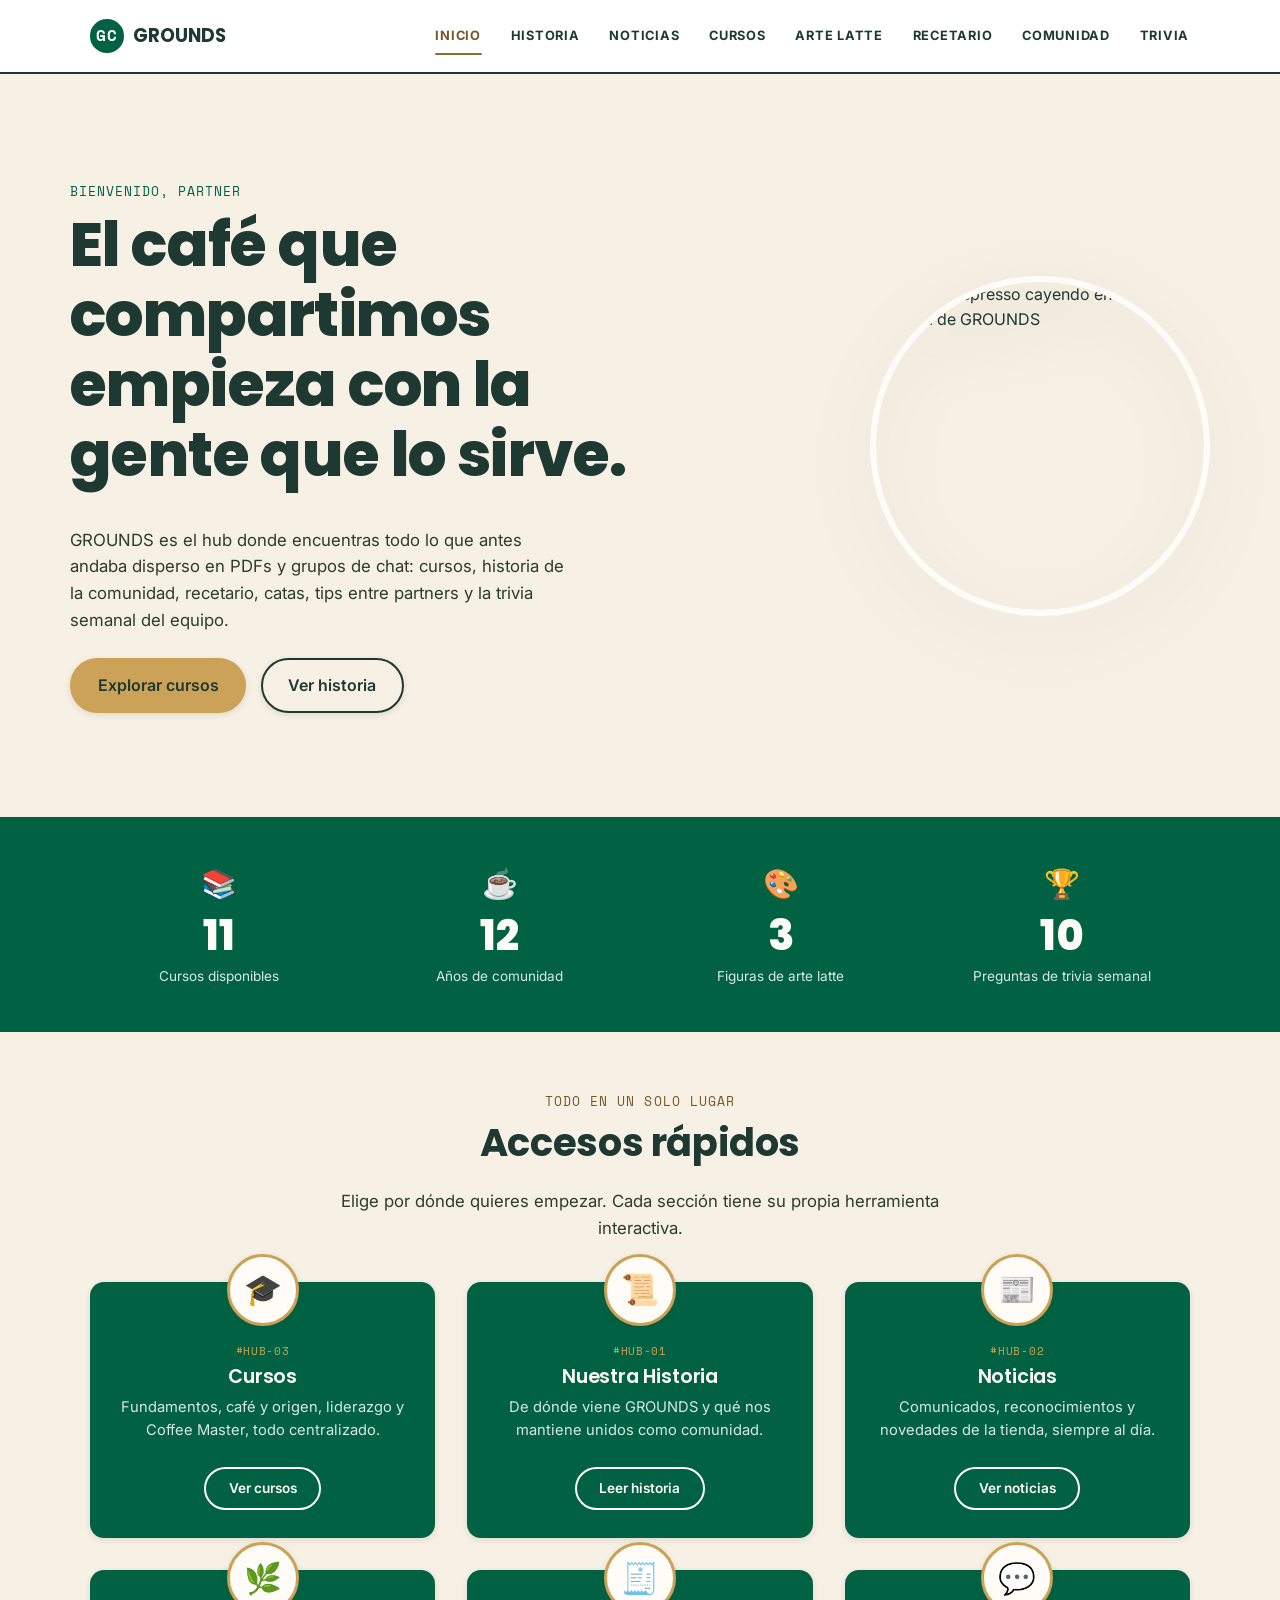
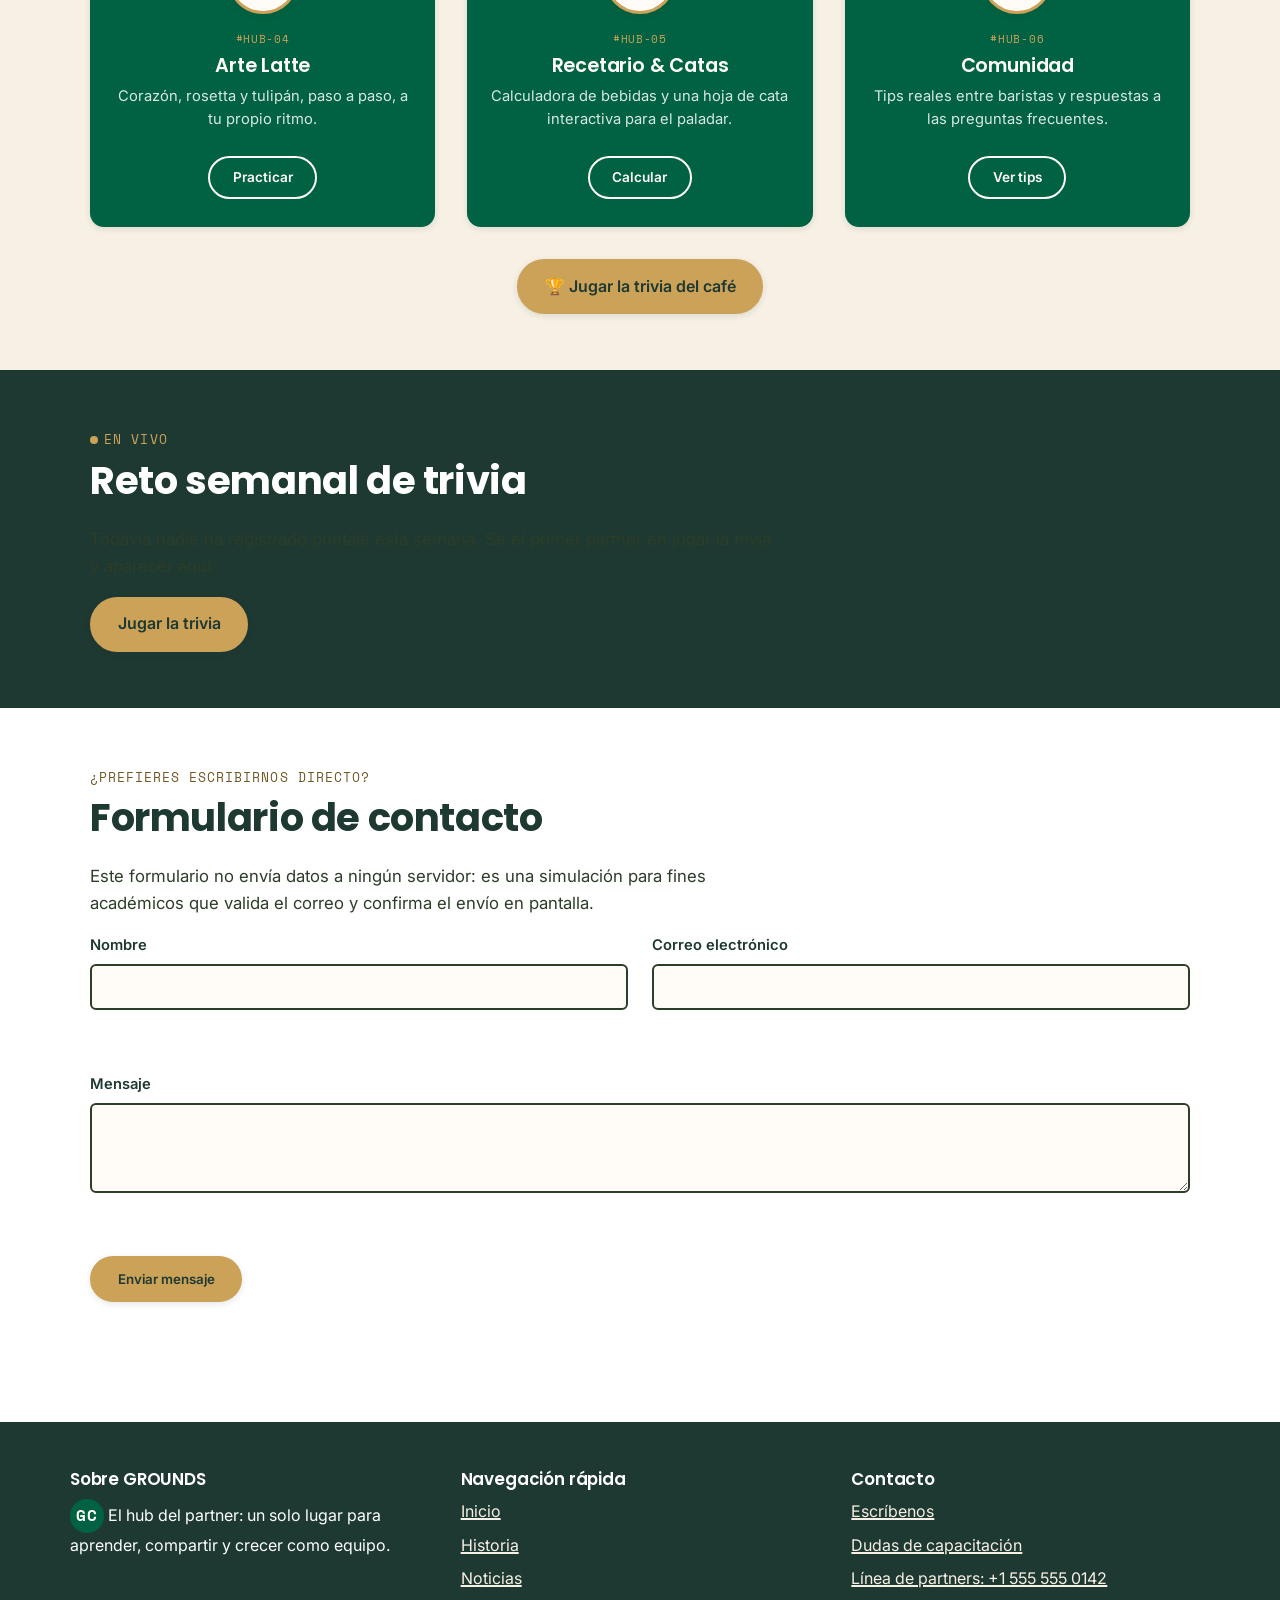
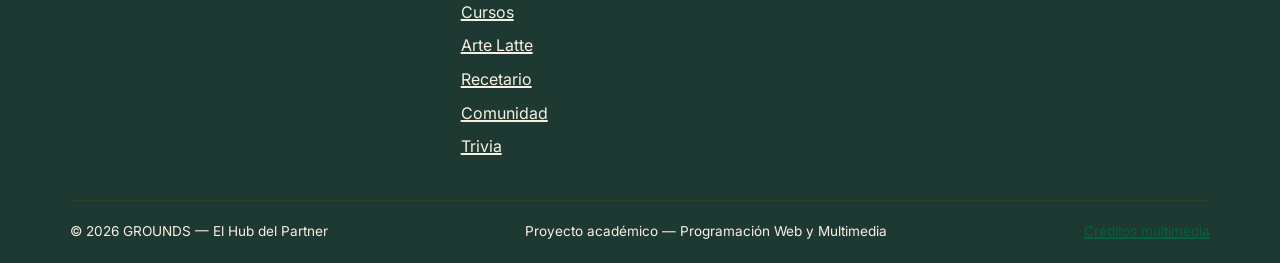
==== commit 1e055193: "Referenciar en el código las fotos/videos reales que aportará la autora Las imágenes SVG de banner s" ====
--- a/PROYECTO FINAL MULTIMEDIA Y PROGRAMACION/index.html
+++ b/PROYECTO FINAL MULTIMEDIA Y PROGRAMACION/index.html
@@ -48,7 +48,7 @@
         </div>
       </div>
       <div class="hero-art">
-        <img src="assets/img/hero-taza.svg" alt="Taza de café GROUNDS humeante sobre un plato, rodeada de granos de café tostado" width="420" height="380">
+        <img src="assets/img/shotdecafebajando.jpg" alt="Shot de espresso cayendo en una taza en la barra de GROUNDS">
       </div>
     </div>
   </section>
--- a/PROYECTO FINAL MULTIMEDIA Y PROGRAMACION/css/style.css
+++ b/PROYECTO FINAL MULTIMEDIA Y PROGRAMACION/css/style.css
@@ -4,10 +4,13 @@
    ========================================================= */
 
 /* ---------- Fuentes ----------
-   Sans-serif redondeada tipo SoDoSans (la fuente de marca de Starbucks,
-   propietaria y no disponible en Google Fonts): Poppins para títulos,
-   Inter para cuerpo de texto — en vez de la serif editorial que traía
-   la primera versión del sitio. */
+   "SoDo Sans" encabeza la pila porque es la fuente real de marca de
+   Starbucks — pero es propietaria (no está en Google Fonts ni se puede
+   auto-hospedar sin comprarla/tenerla con licencia), así que el navegador
+   nunca la va a encontrar instalada y siempre caerá a Poppins/Inter, que
+   son sans-serif redondeadas del mismo espíritu. Si en algún momento se
+   consiguen los archivos .woff de SoDo Sans, con @font-face bastaría para
+   que esta misma declaración empiece a usarla de verdad. */
 @import url('https://fonts.googleapis.com/css2?family=Poppins:wght@500;600;700;800&family=Inter:wght@400;500;600;700&family=Space+Mono:wght@400;700&display=swap');
 
 /* ---------- Variables de marca ----------
@@ -15,12 +18,17 @@
    (colorHouseGreen, colorCoffeeLeaf600, colorStarbucksGreen300, colorGold300,
    colorWarmNeutral*, etc. — a pedido explícito, en vez de una paleta propia
    "inspirada"). GROUNDS sigue siendo una marca ficticia: no se usa su logo
-   ni ningún otro asset de Starbucks, solo estos valores de color. */
+   ni ningún otro asset de Starbucks, solo estos valores de color.
+   --paper es blanco (colorWhite) en vez del beige de la versión anterior:
+   ese beige repetido en --paper y --paper-dim casi sin diferencia entre
+   ambos hacía que todo el sitio se viera con un único tono apagado/turbio.
+   Ahora el blanco y el crema alternan con contraste real entre secciones,
+   como en starbucks.com (mayormente blanco, con crema solo en acentos). */
 :root {
   --ink: #1E3932;        /* colorHouseGreen */
   --ink-soft: #2C3D28;   /* colorCoffeeLeaf600 */
-  --paper: #F7F0E4;      /* colorWarmNeutral25 */
-  --paper-dim: #F3E9D9;  /* colorWarmNeutral50 */
+  --paper: #FFFFFF;      /* colorWhite */
+  --paper-dim: #F7F0E4;  /* colorWarmNeutral25 */
   --gold: #CBA258;       /* colorGold300 */
   --gold-dark: #8F6E32;  /* colorGold600 */
   --pine: #006242;       /* colorStarbucksGreen300 */
@@ -31,8 +39,8 @@
      (cumple contraste AA; --gold-dark se conserva para hovers y acentos grandes). */
   --gold-text: #735725;  /* colorGold700 */
 
-  --font-display: "Poppins", "Segoe UI", sans-serif;
-  --font-body: "Inter", "Segoe UI", sans-serif;
+  --font-display: "SoDo Sans", "Poppins", "Segoe UI", sans-serif;
+  --font-body: "SoDo Sans", "Inter", "Segoe UI", sans-serif;
   --font-mono: "Space Mono", "Courier New", monospace;
 
   --radius-sm: 6px;
@@ -57,7 +65,7 @@
   line-height: 1.6;
   -webkit-font-smoothing: antialiased;
 }
-img { max-width: 100%; height: auto; display: block; }
+img, video { max-width: 100%; height: auto; display: block; }
 ul, ol { padding-left: 1.25rem; }
 a { color: var(--pine); text-decoration-thickness: 2px; }
 a:hover { color: var(--pine-light); }
@@ -137,6 +145,7 @@
 .text-center { text-align: center; }
 .mb-0 { margin-bottom: 0; }
 .mt-4 { margin-top: 1rem; }
+.img-rounded { border-radius: var(--radius-md); box-shadow: var(--shadow-sm); }
 .mt-8 { margin-top: 2rem; }
 .img-sm { max-width: 220px; }
 .eyebrow {
@@ -345,7 +354,14 @@
 }
 .hero-full .lede { max-width: 46ch; }
 .hero-full .hero-art { justify-self: end; }
-.hero-full .hero-art img { max-width: 340px; filter: drop-shadow(0 18px 30px rgba(30, 57, 50, 0.18)); }
+.hero-full .hero-art img {
+  max-width: 340px;
+  aspect-ratio: 1 / 1;
+  object-fit: cover;
+  border-radius: 50%;
+  border: 6px solid var(--paper-white);
+  filter: drop-shadow(0 18px 30px rgba(30, 57, 50, 0.18));
+}
 @media (max-width: 780px) {
   .hero-full .hero-art { justify-self: center; margin-top: 2rem; }
 }
@@ -412,6 +428,84 @@
 /* ---------- Encabezado de sección centrado (estilo "SHOP NOW / SHOP COFFEE") ---------- */
 .section-header--center { text-align: center; max-width: 640px; margin: 0 auto 2.5rem; }
 .section-header--center .lede { margin-inline: auto; }
+
+/* ---------- Carrusel (galería de fotos/video) ---------- */
+.carousel {
+  position: relative;
+  overflow: hidden;
+  border-radius: var(--radius-md);
+  border: 2px solid var(--ink);
+  background: var(--ink);
+}
+.carousel-track {
+  display: flex;
+  transition: transform 0.5s ease;
+}
+.carousel-slide {
+  flex: 0 0 100%;
+  position: relative;
+}
+.carousel-slide video,
+.carousel-slide img {
+  width: 100%;
+  height: clamp(260px, 55vw, 480px);
+  object-fit: cover;
+  display: block;
+}
+.carousel-caption {
+  position: absolute;
+  left: 0; right: 0; bottom: 0;
+  padding: 2.5rem 1.5rem 1.25rem;
+  background: linear-gradient(180deg, transparent, rgba(30, 57, 50, 0.88));
+  color: var(--paper-white);
+  font-weight: 600;
+}
+.carousel-btn {
+  position: absolute;
+  top: 50%;
+  transform: translateY(-50%);
+  width: 44px;
+  height: 44px;
+  border-radius: 50%;
+  border: none;
+  background: rgba(255, 255, 255, 0.9);
+  color: var(--ink);
+  font-size: 1.3rem;
+  line-height: 1;
+  cursor: pointer;
+  display: flex;
+  align-items: center;
+  justify-content: center;
+  box-shadow: var(--shadow-sm);
+  transition: background var(--transition), transform var(--transition);
+  z-index: 2;
+}
+.carousel-btn:hover { background: var(--paper-white); transform: translateY(-50%) scale(1.06); }
+.carousel-prev { left: 1rem; }
+.carousel-next { right: 1rem; }
+.carousel-dots {
+  position: absolute;
+  bottom: 0.85rem;
+  left: 50%;
+  transform: translateX(-50%);
+  display: flex;
+  gap: 0.5rem;
+  z-index: 2;
+}
+.carousel-dot {
+  width: 9px;
+  height: 9px;
+  border-radius: 50%;
+  border: 2px solid var(--paper-white);
+  background: transparent;
+  padding: 0;
+  cursor: pointer;
+  transition: background var(--transition);
+}
+.carousel-dot[aria-current="true"] { background: var(--paper-white); }
+@media (max-width: 480px) {
+  .carousel-btn { width: 36px; height: 36px; font-size: 1.1rem; }
+}
 
 /* ---------- Franja de estadísticas (estilo "In numbers" de Nestlé) ---------- */
 .stats-band {
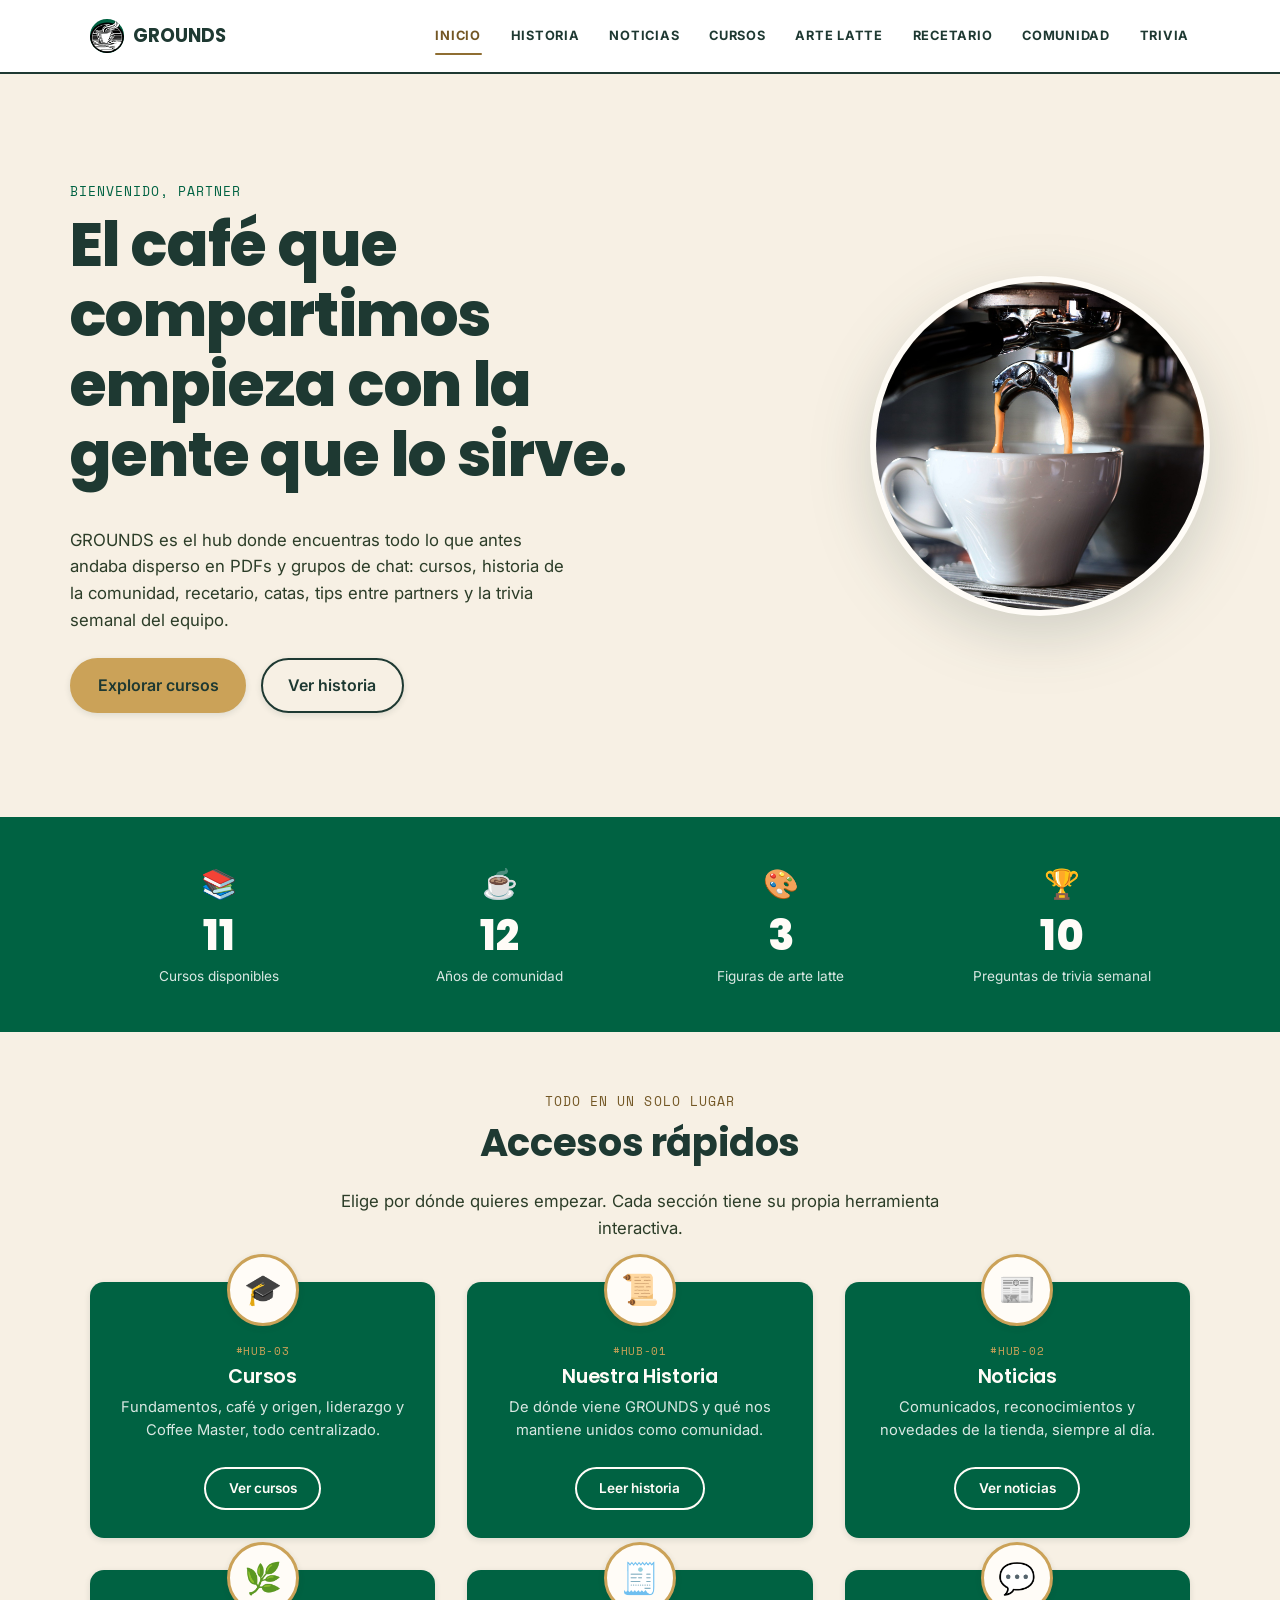
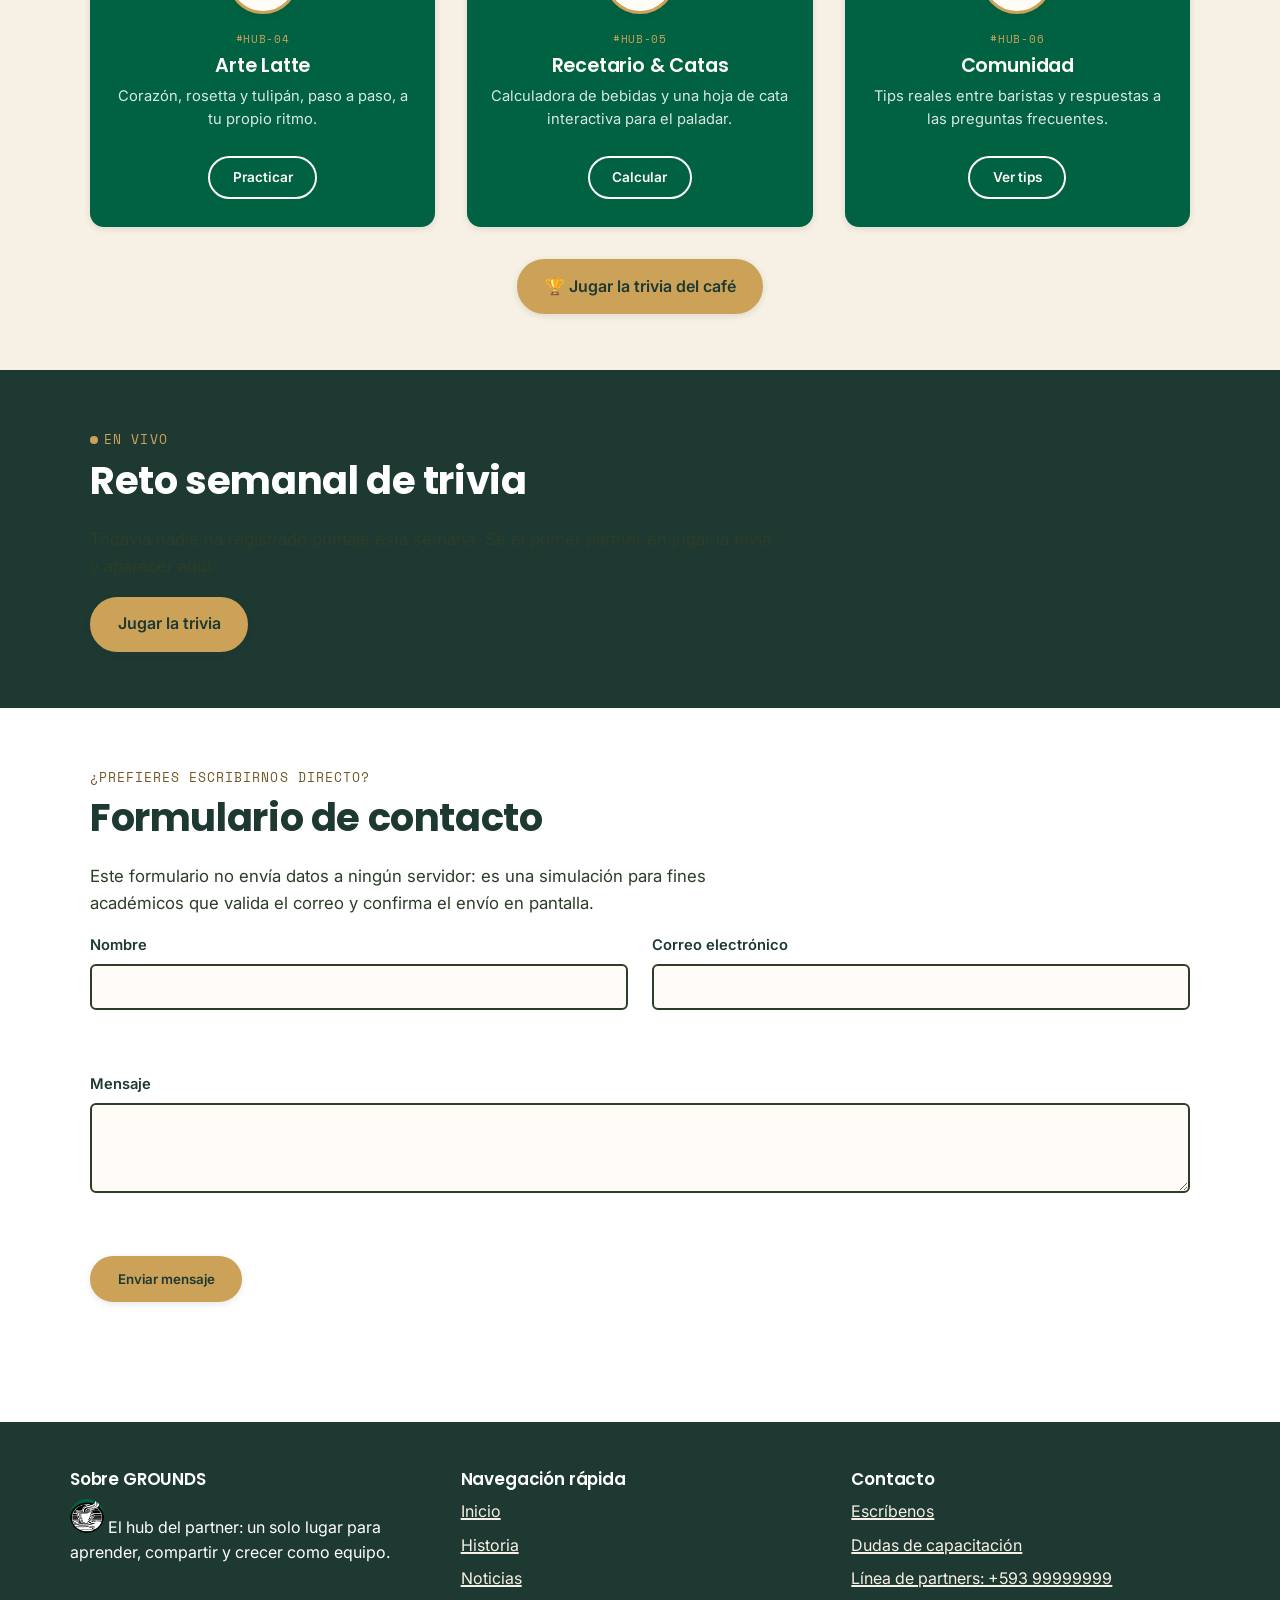
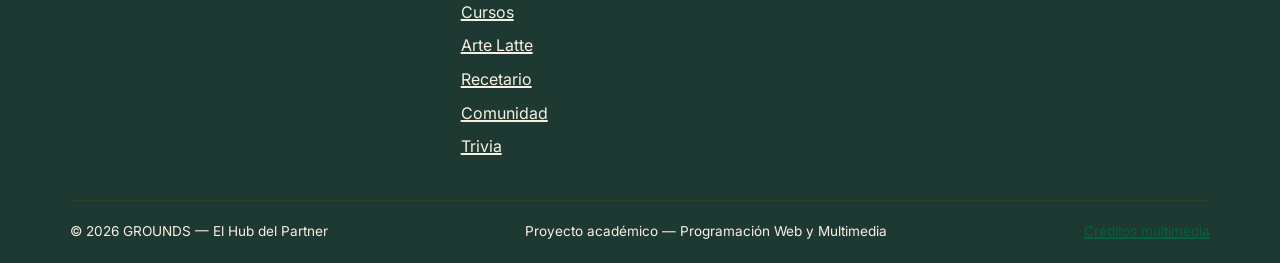
==== commit db8ca4e0: "Subiendo actualizacion de cambios de imagenes y formatos" ====
--- a/PROYECTO FINAL MULTIMEDIA Y PROGRAMACION/index.html
+++ b/PROYECTO FINAL MULTIMEDIA Y PROGRAMACION/index.html
@@ -13,8 +13,7 @@
 <header class="site-header">
   <div class="container nav-bar">
     <a class="brand" href="index.html">
-      <span class="brand-mark">GC</span>
-      <span class="brand-name">GROUNDS</span>
+<img src="assets/img/logocafe.png" alt="Logo GROUNDS" class="brand-mark">      <span class="brand-name">GROUNDS</span>
     </a>
     <button class="nav-toggle" aria-expanded="false" aria-controls="nav-menu" aria-label="Abrir menú de navegación">
       <span></span><span></span><span></span>
@@ -183,7 +182,7 @@
   <div class="container footer-grid">
     <div>
       <h3>Sobre GROUNDS</h3>
-      <p><span class="brand-mark">GC</span> El hub del partner: un solo lugar para aprender, compartir y crecer como equipo.</p>
+      <p><img src="assets/img/logocafe.png" alt="Logo GROUNDS" class="brand-mark"> El hub del partner: un solo lugar para aprender, compartir y crecer como equipo.</p>
     </div>
     <div>
       <h3>Navegación rápida</h3>
@@ -203,7 +202,7 @@
       <ul>
         <li><a href="mailto:partners@grounds-hub.example.com?subject=Consulta%20desde%20el%20sitio">Escríbenos</a></li>
         <li><a href="mailto:capacitacion@grounds-hub.example.com?subject=Duda%20sobre%20un%20curso">Dudas de capacitación</a></li>
-        <li><a href="tel:+15555550142">Línea de partners: +1 555 555 0142</a></li>
+        <li><a href="tel:+593 99999999">Línea de partners: +593 99999999</a></li>
       </ul>
     </div>
   </div>
--- a/PROYECTO FINAL MULTIMEDIA Y PROGRAMACION/css/style.css
+++ b/PROYECTO FINAL MULTIMEDIA Y PROGRAMACION/css/style.css
@@ -3,27 +3,10 @@
    Hoja de estilos base compartida por las 8 páginas.
    ========================================================= */
 
-/* ---------- Fuentes ----------
-   "SoDo Sans" encabeza la pila porque es la fuente real de marca de
-   Starbucks — pero es propietaria (no está en Google Fonts ni se puede
-   auto-hospedar sin comprarla/tenerla con licencia), así que el navegador
-   nunca la va a encontrar instalada y siempre caerá a Poppins/Inter, que
-   son sans-serif redondeadas del mismo espíritu. Si en algún momento se
-   consiguen los archivos .woff de SoDo Sans, con @font-face bastaría para
-   que esta misma declaración empiece a usarla de verdad. */
+
 @import url('https://fonts.googleapis.com/css2?family=Poppins:wght@500;600;700;800&family=Inter:wght@400;500;600;700&family=Space+Mono:wght@400;700&display=swap');
 
-/* ---------- Variables de marca ----------
-   Paleta tomada directamente de los tokens de diseño de starbucks.com/rewards
-   (colorHouseGreen, colorCoffeeLeaf600, colorStarbucksGreen300, colorGold300,
-   colorWarmNeutral*, etc. — a pedido explícito, en vez de una paleta propia
-   "inspirada"). GROUNDS sigue siendo una marca ficticia: no se usa su logo
-   ni ningún otro asset de Starbucks, solo estos valores de color.
-   --paper es blanco (colorWhite) en vez del beige de la versión anterior:
-   ese beige repetido en --paper y --paper-dim casi sin diferencia entre
-   ambos hacía que todo el sitio se viera con un único tono apagado/turbio.
-   Ahora el blanco y el crema alternan con contraste real entre secciones,
-   como en starbucks.com (mayormente blanco, con crema solo en acentos). */
+
 :root {
   --ink: #1E3932;        /* colorHouseGreen */
   --ink-soft: #2C3D28;   /* colorCoffeeLeaf600 */
@@ -870,8 +853,46 @@
 .news-article[hidden] { display: none; }
 .news-meta { display: flex; gap: 0.75rem; align-items: center; margin-bottom: 0.5rem; flex-wrap: wrap; }
 .news-date { font-family: var(--font-mono); font-size: 0.8rem; color: var(--ink-soft); }
-.news-category-label { font-family: var(--font-mono); font-size: 0.75rem; color: var(--pine); }
 .field-narrow { max-width: 360px; }
+
+/* Tarjetas de noticias: variante limpia del .ticket, sin muescas ni divisor,
+   todas del mismo tamaño en el grid, con la categoría como etiqueta de color. */
+#news-list .ticket.is-feature-text {
+  grid-column: span 1;
+  padding: 1.5rem;
+}
+#news-list .ticket.is-feature-text h3 { font-size: 1.15rem; }
+#news-list .ticket.is-feature-text p { font-size: 0.95rem; max-width: none; }
+
+.news-article.ticket {
+  display: flex;
+  flex-direction: column;
+  overflow: hidden;
+}
+.news-article.ticket::before,
+.news-article.ticket::after { display: none; }
+.news-article .ticket-code,
+.news-article .ticket-divider { display: none; }
+.news-article .news-meta { order: -1; margin: 0 0 0.9rem; }
+.news-article h3 { order: 0; }
+.news-article p { order: 1; margin-bottom: 0; }
+
+.news-category-label {
+  display: inline-flex;
+  align-items: center;
+  padding: 0.3rem 0.7rem;
+  border-radius: 999px;
+  font-family: var(--font-mono);
+  font-size: 0.7rem;
+  font-weight: 700;
+  text-transform: uppercase;
+  letter-spacing: 0.03em;
+  background: rgba(30, 57, 50, 0.08);
+  color: var(--ink);
+}
+.news-article[data-category="eventos"] .news-category-label { background: rgba(0, 98, 66, 0.12); color: var(--pine); }
+.news-article[data-category="productos"] .news-category-label { background: rgba(203, 162, 88, 0.22); color: var(--gold-text); }
+.news-article[data-category="reconocimientos"] .news-category-label { background: rgba(30, 57, 50, 0.1); color: var(--ink); }
 
 /* ---------- Cursos ---------- */
 .course-toolbar { display: flex; gap: 1rem; align-items: center; margin-bottom: 1.5rem; flex-wrap: wrap; }
@@ -898,6 +919,80 @@
 .quiz-option.incorrect { background: var(--alert); color: var(--paper-white); border-color: var(--alert); }
 .quiz-option:disabled { cursor: not-allowed; }
 .quiz-progress { font-family: var(--font-mono); font-size: 0.85rem; margin-bottom: 0.5rem; color: var(--ink-soft); }
+
+/* Fondo con manchas de color difuminadas detrás de la tarjeta de trivia */
+.quiz-bg {
+  position: relative;
+  overflow: hidden;
+  isolation: isolate;
+}
+.quiz-bg::before,
+.quiz-bg::after {
+  content: "";
+  position: absolute;
+  z-index: -1;
+  width: 420px;
+  height: 420px;
+  border-radius: 50%;
+  filter: blur(70px);
+  opacity: 0.55;
+}
+.quiz-bg::before {
+  top: -160px;
+  left: -120px;
+  background: radial-gradient(circle, var(--pine-light), transparent 70%);
+}
+.quiz-bg::after {
+  bottom: -180px;
+  right: -140px;
+  background: radial-gradient(circle, var(--gold), transparent 70%);
+}
+
+/* Tarjeta de pregunta y de resultado: vidrio esmerilado en vez de "ticket" clásico */
+.quiz-card .ticket {
+  background: rgba(255, 255, 255, 0.5);
+  backdrop-filter: blur(20px) saturate(160%);
+  -webkit-backdrop-filter: blur(20px) saturate(160%);
+  border: 1px solid rgba(255, 255, 255, 0.65);
+  box-shadow: 0 8px 32px rgba(30, 57, 50, 0.18);
+}
+.quiz-card .ticket::before,
+.quiz-card .ticket::after { display: none; }
+.quiz-card .ticket-code {
+  display: inline-block;
+  padding: 0.25rem 0.65rem;
+  border-radius: 999px;
+  background: rgba(30, 57, 50, 0.08);
+}
+.quiz-card .ticket-divider { opacity: 0.25; }
+
+/* Opciones de respuesta: pills de vidrio con hover animado */
+.quiz-option {
+  border-radius: 999px;
+  background: rgba(255, 255, 255, 0.45);
+  backdrop-filter: blur(12px);
+  -webkit-backdrop-filter: blur(12px);
+  border: 1.5px solid rgba(30, 57, 50, 0.25);
+  font-weight: 600;
+  transition: transform var(--transition), box-shadow var(--transition), background var(--transition), border-color var(--transition);
+}
+.quiz-option:hover {
+  background: rgba(255, 255, 255, 0.75);
+  border-color: var(--pine-light);
+  transform: translateY(-2px) scale(1.01);
+  box-shadow: 0 6px 16px rgba(0, 98, 66, 0.18);
+}
+.quiz-option.correct {
+  background: rgba(0, 98, 66, 0.85);
+  backdrop-filter: blur(12px);
+  box-shadow: 0 6px 20px rgba(0, 98, 66, 0.35);
+}
+.quiz-option.incorrect {
+  background: rgba(200, 32, 20, 0.85);
+  backdrop-filter: blur(12px);
+  box-shadow: 0 6px 20px rgba(200, 32, 20, 0.3);
+}
+.quiz-option:disabled:hover { transform: none; }
 .badge-live {
   display: inline-flex;
   align-items: center;
@@ -959,4 +1054,4 @@
 
 /* ---------- Créditos ---------- */
 .credits-list { font-size: 0.85rem; color: var(--ink-soft); }
-.credits-list li { margin-bottom: 0.3rem; }
+.credits-list li { margin-bottom: 0.3rem; }
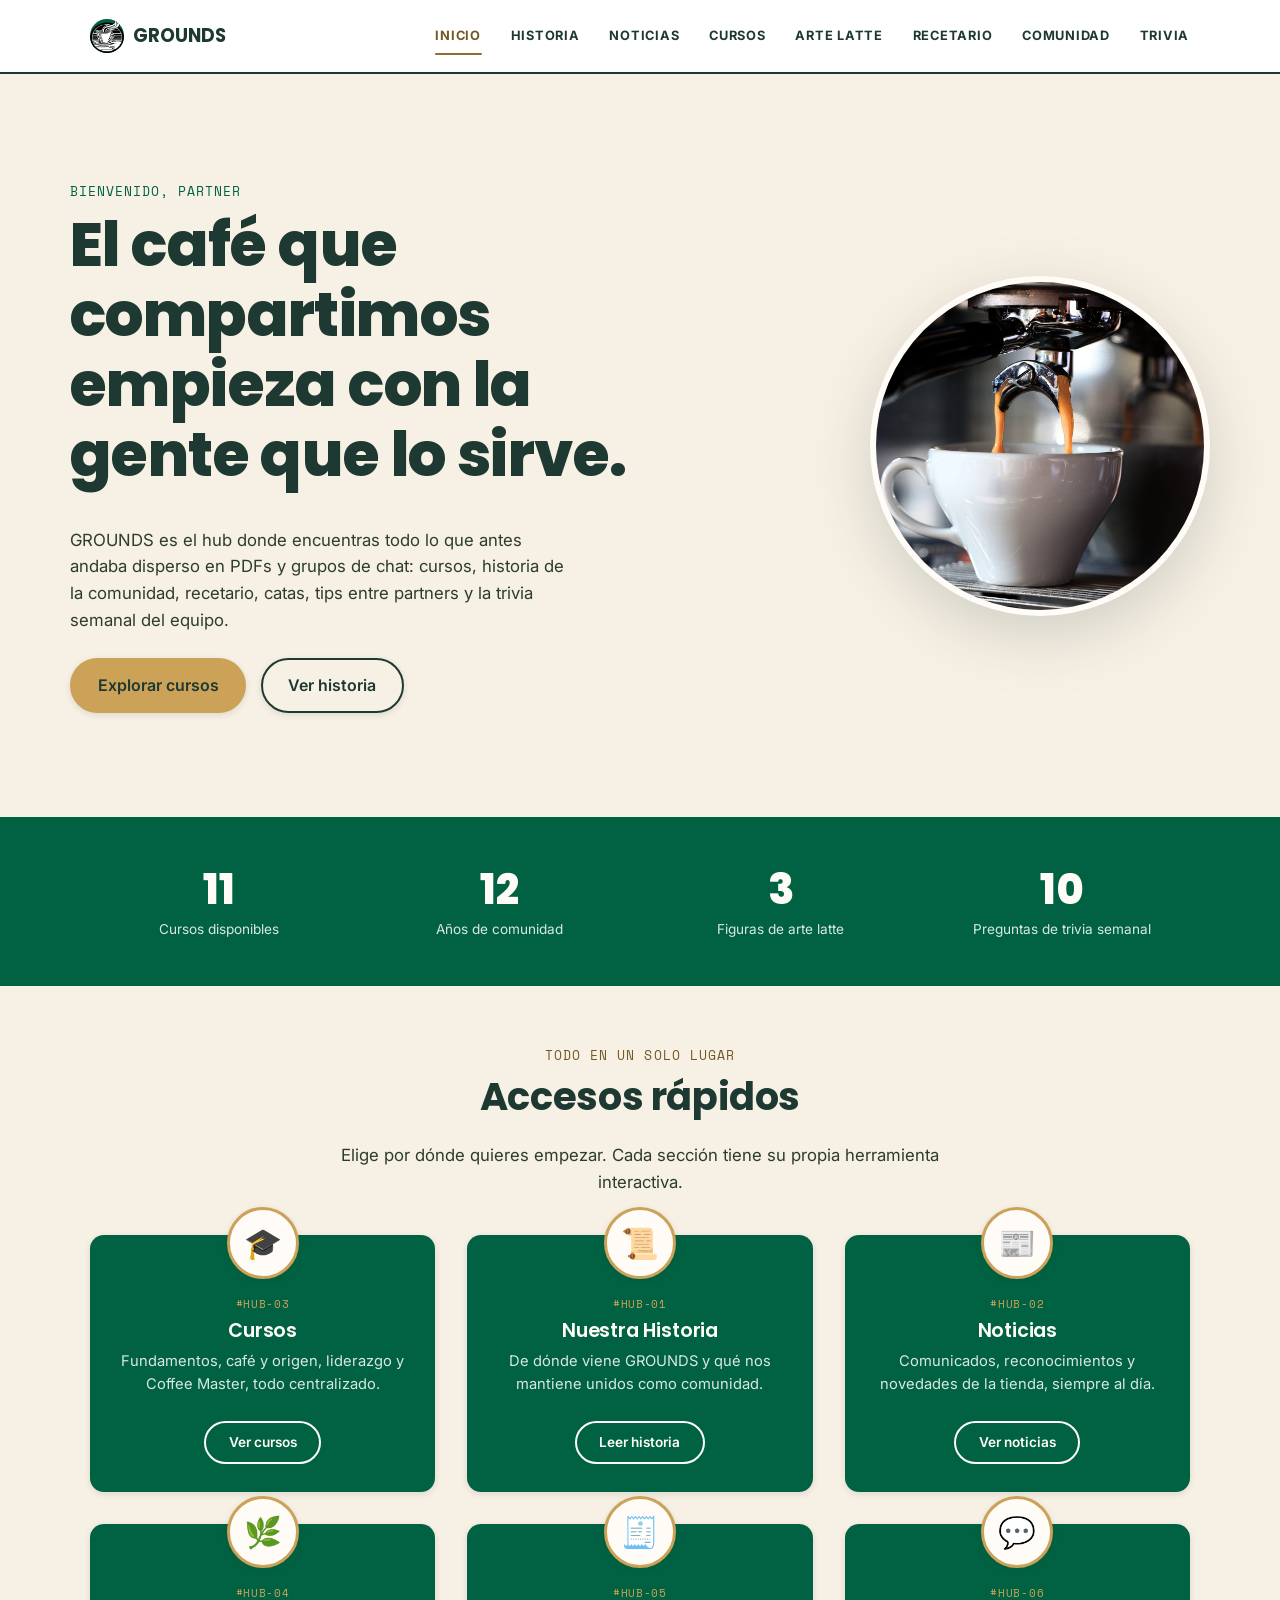
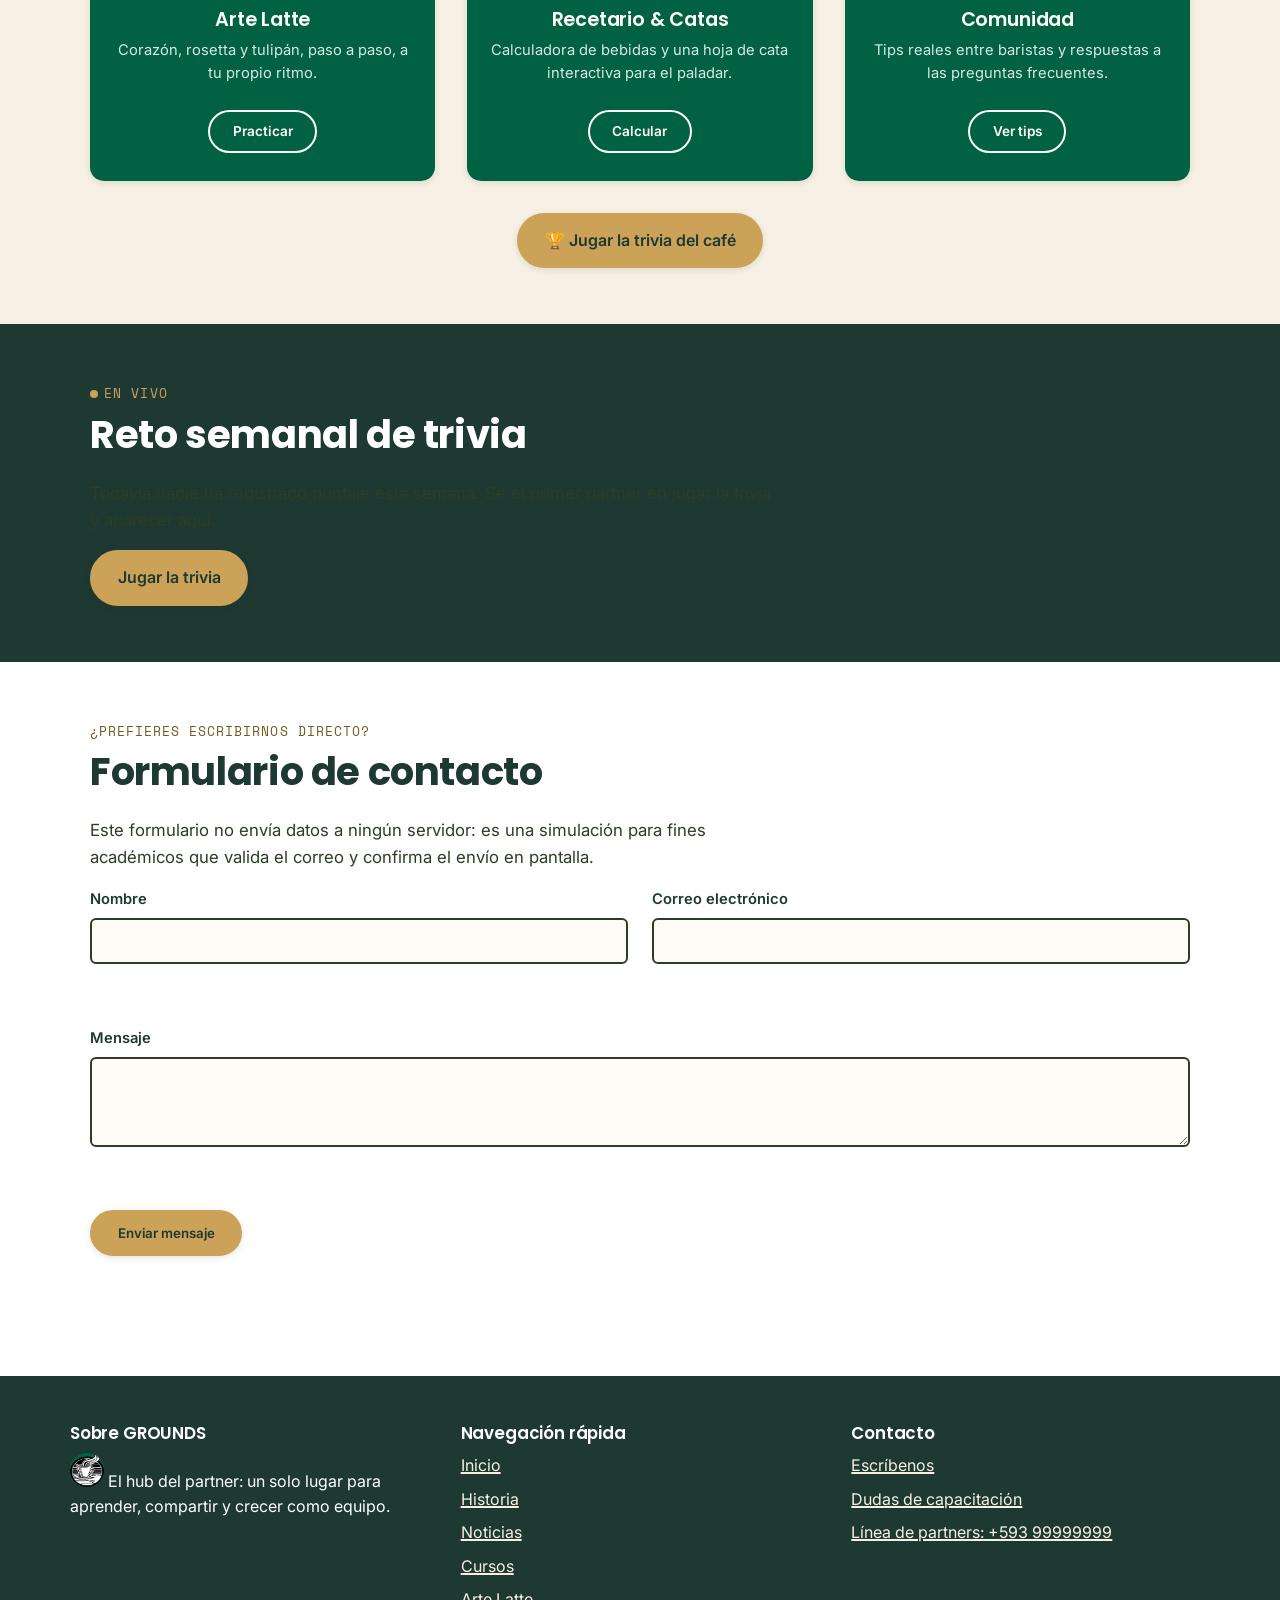
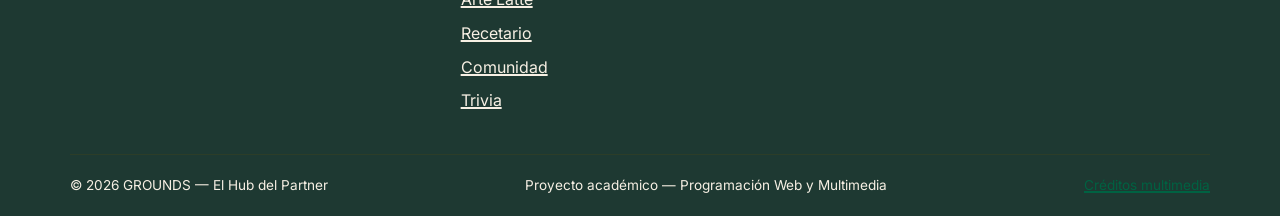
==== commit 45fa8d00: "Subiendo actualizacion de cambios de imagenes y formatos" ====
--- a/PROYECTO FINAL MULTIMEDIA Y PROGRAMACION/index.html
+++ b/PROYECTO FINAL MULTIMEDIA Y PROGRAMACION/index.html
@@ -56,22 +56,22 @@
     <div class="container">
       <div class="stats-grid">
         <div class="stat-item">
-          <span class="stat-icon" aria-hidden="true">📚</span>
+          <span class="stat-icon" aria-hidden="true"></span>
           <span class="stat-number">11</span>
           <span class="stat-label">Cursos disponibles</span>
         </div>
         <div class="stat-item">
-          <span class="stat-icon" aria-hidden="true">☕</span>
+          <span class="stat-icon" aria-hidden="true"></span>
           <span class="stat-number">12</span>
           <span class="stat-label">Años de comunidad</span>
         </div>
         <div class="stat-item">
-          <span class="stat-icon" aria-hidden="true">🎨</span>
+          <span class="stat-icon" aria-hidden="true"></span>
           <span class="stat-number">3</span>
           <span class="stat-label">Figuras de arte latte</span>
         </div>
         <div class="stat-item">
-          <span class="stat-icon" aria-hidden="true">🏆</span>
+          <span class="stat-icon" aria-hidden="true"></span>
           <span class="stat-number">10</span>
           <span class="stat-label">Preguntas de trivia semanal</span>
         </div>
